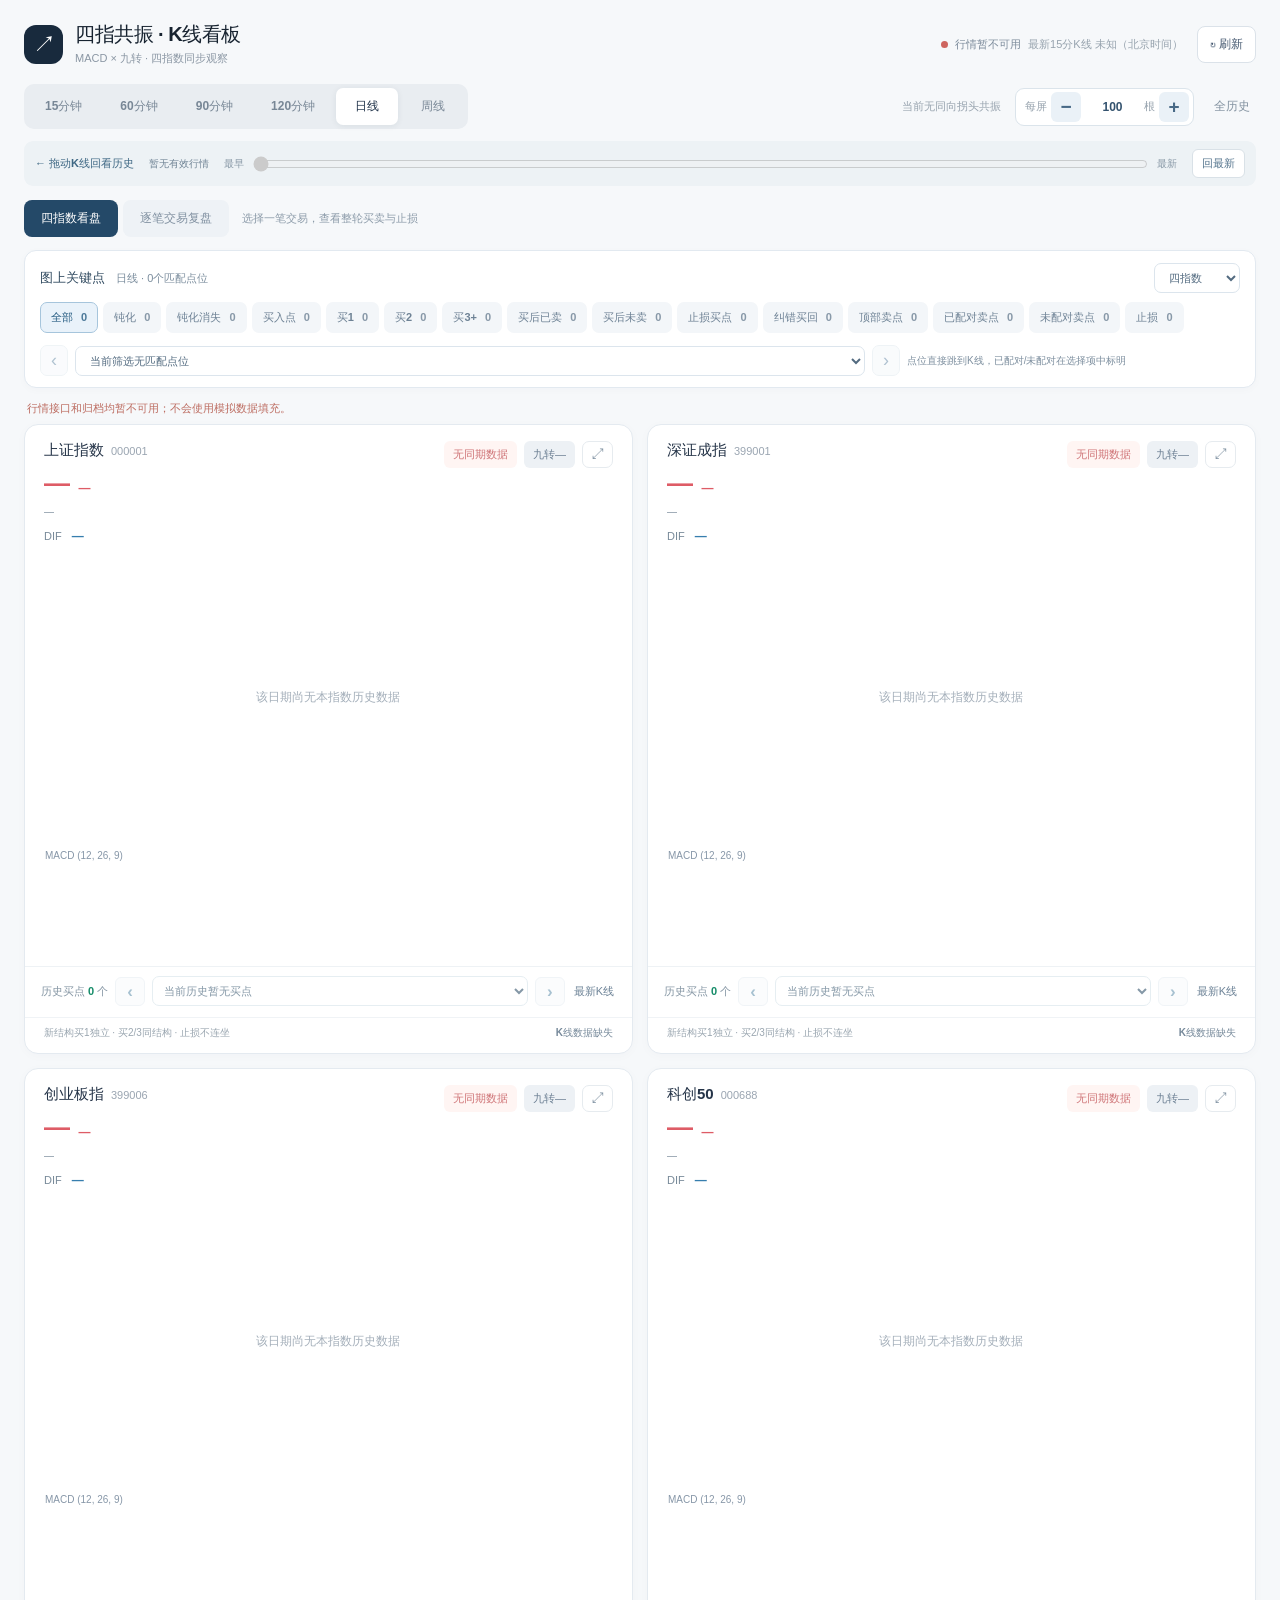
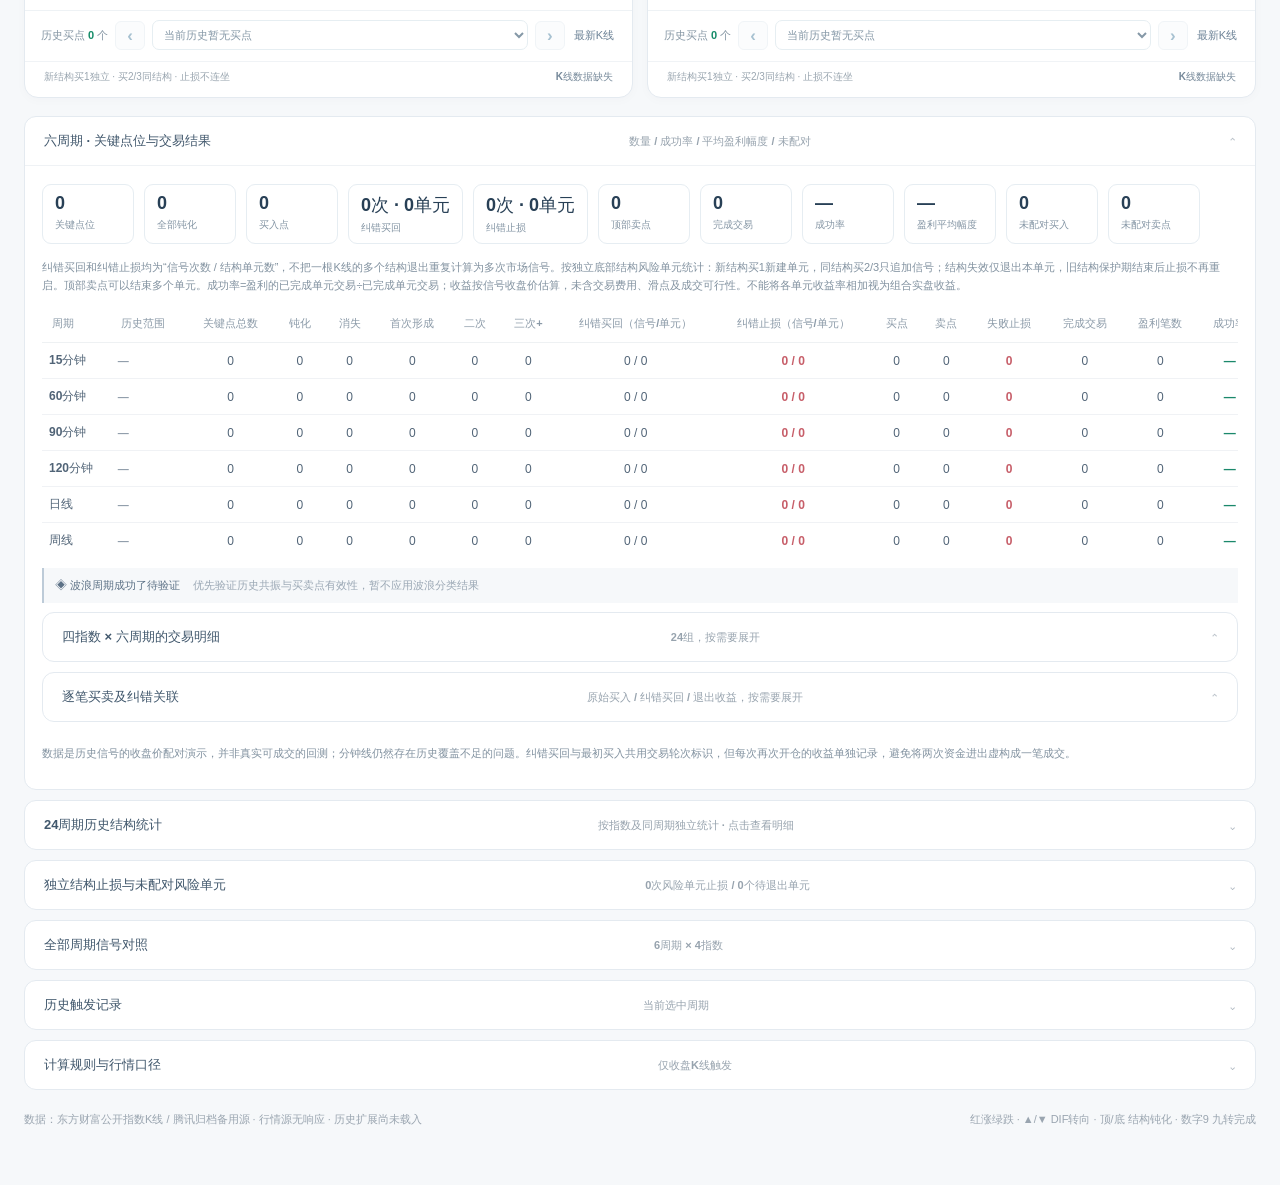
==== macd-resonance/index.html @ 472e7792 "Only show next-candle projections during confirmed MACD divergence watch or active structure campaig" ====
<!doctype html>
<html lang="zh-CN">
<head><meta charset="utf-8"><meta name="viewport" content="width=device-width,initial-scale=1"><title>四指共振 | K线 · MACD · 九转</title><style>
:root{font-family:Inter,-apple-system,BlinkMacSystemFont,"Segoe UI","PingFang SC","Microsoft YaHei",sans-serif;color:#172330;background:#f6f8fa;font-synthesis:none}
*{box-sizing:border-box}body{margin:0;-webkit-font-smoothing:antialiased}
button{font:inherit;cursor:pointer}button:disabled{opacity:.46;cursor:default}
.shell{max-width:1620px;padding:22px 24px 58px;margin:0 auto}
.head{display:flex;align-items:center;justify-content:space-between;gap:14px;margin-bottom:18px;flex-wrap:wrap}
.brand{display:flex;align-items:center;gap:12px}.brandmark{background:#182a3d;color:#fff;width:39px;height:39px;display:flex;align-items:center;justify-content:center;border-radius:12px;font-weight:750;letter-spacing:-2px;font-size:23px}
h1{margin:0;font-size:20px;line-height:1.25;letter-spacing:-.5px;font-weight:740}.brand-sub{font-size:11px;color:#8b97a4;margin-top:4px}
.headright{display:flex;align-items:center;gap:14px;flex-wrap:wrap}.syncmeta{display:flex;align-items:center;gap:7px;font-size:11px;color:#7c8b9b}
.dot{width:7px;height:7px;border-radius:50%;display:inline-block;background:#a7b3bf}.dot.ok{background:#18aa79}.dot.bad{background:#ce655f}
.refresh{padding:9px 12px;border-radius:8px;background:white;border:1px solid #dbe2e9;color:#455870;font-size:12px}
.refresh:hover{border-color:#9bafc0}
.toolbar{display:flex;align-items:center;justify-content:space-between;gap:14px;margin-bottom:14px;flex-wrap:wrap}
.periodbar{display:flex;align-items:center;gap:4px;background:#e9edf1;padding:4px;border-radius:10px}
.periodbtn{background:transparent;border:0;border-radius:7px;padding:10px 17px;color:#788796;font-size:12px;font-weight:550;min-width:62px}
.periodbtn.active{background:#fff;box-shadow:0 1px 6px #20344913;color:#20334a;font-weight:720}
.controls{display:flex;align-items:center;gap:14px}
.winbtn{border:none;background:transparent;color:#8392a0;font-size:12px;padding:6px}
.winbtn.active{color:#243d57;font-weight:720}.faint{color:#97a3ae;font-size:11px}
.resblock{display:flex;align-items:center;gap:8px;font-size:12px}.resnum{font-weight:700;border-radius:6px;background:#eef7f2;padding:5px 8px;color:#0f956b}
.resnum.down{background:#fff1f0;color:#d65561}.resnum.empty{background:#f0f3f5;color:#8595a1}
.chartgrid{display:grid;grid-template-columns:repeat(2,minmax(0,1fr));gap:14px}
.chart-card{background:#fff;border:1px solid #e4eaf0;border-radius:14px;box-shadow:0 2px 11px #20334906;min-width:0;overflow:hidden}
.chart-card:focus-within{border-color:#c1d2e1}
.charthead{display:flex;align-items:flex-start;justify-content:space-between;gap:10px;padding:16px 19px 10px}
.name{font-size:15px;font-weight:760;color:#253448;white-space:nowrap}.code{font-size:11px;margin-left:7px;color:#9aa5b1;font-weight:500}
.price-row{display:flex;align-items:baseline;gap:9px;margin-top:8px}.closeprice{font-size:26px;font-weight:690;letter-spacing:-.6px;font-variant-numeric:tabular-nums}
.chg{font-size:12px;font-weight:640;font-variant-numeric:tabular-nums}
.up{color:#de5c66}.down{color:#109e7a}
.badges{display:flex;justify-content:flex-end;align-items:center;gap:7px;flex-wrap:wrap}
.signpill{font-size:11px;padding:6px 9px;border-radius:6px;background:#f2f4f6;color:#81909c;white-space:nowrap}
.signpill.buy{color:#0b946a;background:#e8f8ef}.signpill.sell{color:#d4515b;background:#ffeded}
.signpill.watchbuy{color:#159b75;background:#edf9f4}.signpill.watchsell{color:#cf7477;background:#fff5f3}
.nine{color:#6d8094;background:#edf1f5}.nine.pos{color:#cc606a;background:#fff3f2}.nine.neg{color:#189979;background:#eff9f4}
.expand{background:transparent;border:1px solid #e6ebef;color:#8899a8;border-radius:7px;font-size:13px;line-height:1;padding:6px 8px}.expand:hover{color:#2c455f;border-color:#97aec1}
.ohlc{font-size:10px;color:#8494a3;font-variant-numeric:tabular-nums;height:16px;margin-top:7px;white-space:nowrap;overflow:hidden;text-overflow:ellipsis}
.chartarea{padding:0 9px 0 8px}.kplot{display:block;height:295px;width:100%;cursor:crosshair;touch-action:pan-y}.macd-label{font-size:10px;color:#8797a8;margin:2px 8px 0 12px}
.mplot{display:block;height:105px;width:100%;cursor:crosshair;touch-action:pan-y}
.chartfoot{display:flex;align-items:center;justify-content:space-between;padding:10px 19px 13px;gap:12px;border-top:1px solid #f0f3f6}
.chartfoot span{font-size:10px;color:#9aa6b0}.chartfoot .latest{color:#76899a;font-weight:550}
.chartgrid.focus{grid-template-columns:1fr}.chartgrid.focus .chart-card{display:none}
.chartgrid.focus .chart-card.focused{display:block}.chartgrid.focus .kplot{height:460px}.chartgrid.focus .mplot{height:160px}
.focusnav{display:none;align-items:center;gap:5px}.chartgrid.focus ~ .focusnav{display:flex}
.secondary{margin-top:18px}.fold{background:#fff;border:1px solid #e4eaf0;border-radius:12px;margin-bottom:10px;overflow:hidden}
.fold summary{cursor:pointer;padding:15px 19px;display:flex;align-items:center;justify-content:space-between;list-style:none;font-size:13px;font-weight:690;color:#40576c}
.fold summary::-webkit-details-marker{display:none}.fold summary:after{content:"⌄";color:#8e9aa7}.fold[open] summary:after{content:"⌃"}
.fold .foldbody{border-top:1px solid #eff2f5;padding:10px 17px 16px}
.matrixwrap{overflow:auto}table{border-collapse:collapse;width:100%;font-size:12px}th{text-align:left;font-size:11px;font-weight:550;color:#8b9aa8;padding:11px 10px;border-bottom:1px solid #eef1f3}
td{padding:12px 10px;border-bottom:1px solid #f0f2f5;color:#516477}tr:last-child td{border-bottom:0}
.mstatus{font-size:11px}.mstatus.buy{color:#0c9870}.mstatus.sell{color:#d75862}.mstatus.watchbuy{color:#29a17e}.mstatus.watchsell{color:#c47d75}
.eventlist{display:flex;flex-direction:column}.eventrow{display:grid;grid-template-columns:1.2fr 1fr 1fr 1fr;gap:7px;padding:11px 7px;border-bottom:1px solid #eef1f4;font-size:12px;color:#5d6e7e}.eventrow:last-child{border:0}
.error{color:#bd6d62;font-size:11px;margin:8px 3px}
.footer{display:flex;align-items:center;justify-content:space-between;gap:12px;margin-top:22px;flex-wrap:wrap;color:#9aa5b0;font-size:11px}
@media(max-width:950px){.chartgrid{grid-template-columns:1fr}.chartgrid.focus .kplot{height:360px}.headright{gap:8px}}
@media(max-width:560px){.shell{padding:16px 9px 36px}.charthead{padding:13px 12px 7px}.chartfoot{padding:9px 12px}.name{font-size:14px}.closeprice{font-size:22px}
.periodbar{width:100%;justify-content:space-between}.periodbtn{min-width:0;flex:1;padding:9px 4px;font-size:11px}
.chartgrid{gap:10px}.kplot{height:250px}.mplot{height:94px}.head{margin-bottom:17px}
.controls{gap:10px}.badges{gap:4px}.signpill{font-size:10px;padding:5px 6px}.code{font-size:10px}.ohlc{font-size:9px}}

.difline{display:flex;align-items:center;gap:10px;flex-wrap:wrap;margin-top:7px;color:#788a99;font-size:11px;font-variant-numeric:tabular-nums}
.difline b{color:#377eae;font-weight:750;font-size:12px}
.difline .dea{color:#ca9852}.difline .hist{color:#78919c}
.estimate{padding:10px 17px 12px;border-top:1px solid #eef1f3;background:#fbfcfd;display:flex;flex-wrap:wrap;align-items:center;gap:7px;min-height:44px}
.estimate-label{color:#98a6b2;font-size:10px;font-weight:580;margin-right:3px}
.estimate-chip{font-size:11px;color:#587086;background:#edf2f6;border-radius:6px;padding:6px 9px;white-space:nowrap}
.estimate-chip.loss{color:#cf6170;background:#fff0f1}.estimate-chip.buy{color:#168c69;background:#eaf7f1}
.estimate-chip.watch{color:#507696;background:#edf4fa}.estimate-chip.note{color:#8e9dab;background:#f2f4f6}
.estimate-text{font-size:10px;color:#9aa7b2}
@media(max-width:560px){.estimate{padding:9px 11px}.difline{gap:7px;font-size:10px}.difline b{font-size:11px}}

.stat-overall{display:flex;gap:10px;flex-wrap:wrap;margin:8px 0 14px}
.metric{border:1px solid #e6edf2;border-radius:9px;padding:8px 12px;min-width:92px;display:flex;flex-direction:column;gap:4px}
.metric strong{font-size:18px;color:#284056;font-variant-numeric:tabular-nums}
.metric span{font-size:10px;color:#8495a4}
.stats-scroll{overflow-x:auto;max-width:100%}
.stats-table{min-width:1240px}.stats-table th{text-align:center;white-space:nowrap}.stats-table th:first-child,.stats-table th:nth-child(2){text-align:left}
.stats-table td{text-align:center;font-variant-numeric:tabular-nums;padding:9px 7px;white-space:nowrap}
.stats-table td:first-child,.stats-table td:nth-child(2){text-align:left;font-weight:570}
.stats-table tr:hover td{background:#f6f9fb}
.stats-table td.important{font-weight:740;color:#1b886b}
.stats-table td.fail{font-weight:700;color:#c75e69}
.stats-explain,.stat-disclaimer{font-size:11px;color:#8292a0;line-height:1.65}
.stat-disclaimer{padding:11px 0 0}
.stat-section-head{font-size:12px;font-weight:700;color:#4d6176;margin:14px 0 7px}
.event-table{min-width:850px}
.event-table td{font-size:11px}
.event-t{color:#8f9daa;font-size:11px}

.buynav{padding:9px 16px 11px;display:flex;align-items:center;gap:7px;border-top:1px solid #eef2f5;min-width:0}
.buynav-meta{white-space:nowrap;font-size:11px;color:#8495a3}
.buynav-meta b{color:#168c69;font-weight:760;font-variant-numeric:tabular-nums}
.buyselect{flex:1;min-width:40px;border:1px solid #dce7ed;border-radius:7px;padding:7px 7px;color:#526d82;background:#fff;font-size:11px}
.buyselect:focus{outline:2px solid #8fb9ce;outline-offset:1px}
.buyjump{border:1px solid #e0e8ef;border-radius:6px;background:#f7fafb;color:#427a9c;padding:5px 11px;font-size:17px;font-weight:750;line-height:1}
.buyrecent{border:0;background:transparent;color:#6d8397;font-size:11px;white-space:nowrap;padding:6px 2px}
.chart-card .chartfoot{padding-top:8px}
@media(max-width:560px){.buynav{padding:9px 10px;gap:4px}.buynav-meta{font-size:10px}.buyjump{padding:5px 8px}.buyrecent{font-size:10px}}
.wave-tag{white-space:nowrap;font-size:11px;padding:4px 7px;border-radius:5px;background:#f3f5f7;color:#748494}.wave-tag.up{background:#fff0f0;color:#c26268}.wave-tag.down{background:#eaf8f1;color:#178967}.wave-note{font-size:11px;color:#798b9d;line-height:1.7;margin:12px 3px} 
.history-strip{display:flex;align-items:center;gap:15px;margin:-2px 0 14px;padding:8px 11px;background:#edf2f5;border-radius:9px;flex-wrap:wrap;min-height:40px}
.history-hint{font-size:11px;font-weight:650;color:#3f6884;white-space:nowrap}
.history-range{font-size:10px;color:#718596;white-space:nowrap}
.history-scrubber{display:flex;align-items:center;gap:7px;min-width:140px;flex:1}
.history-scrubber span{font-size:10px;color:#8898a6;white-space:nowrap}
.history-scrubber input{flex:1;min-width:35px;accent-color:#648cac;cursor:ew-resize;height:20px}
.history-reset{font-size:11px;border:1px solid #d9e1e7;background:#fff;color:#54748d;padding:6px 9px;border-radius:6px;white-space:nowrap}
.kplot,.mplot{cursor:crosshair;touch-action:pan-y}
.kplot.dragging,.mplot.dragging,.chartgrid.dragging .kplot,.chartgrid.dragging .mplot{cursor:grabbing;user-select:none}
@media(max-width:570px){.history-strip{gap:7px;padding:7px 9px}.history-scrubber{order:3;flex-basis:100%}.history-range{font-size:9px;flex:1;white-space:normal}.history-reset{padding:5px 7px}}

.density{display:inline-flex;align-items:center;gap:4px;padding:3px 4px 3px 9px;border:1px solid #dbe4eb;background:#fff;border-radius:9px;white-space:nowrap}
.density-btn{height:30px;width:30px;border:none;border-radius:6px;background:#eaf1f7;color:#486986;font-weight:700;font-size:19px;line-height:1}
.density-btn:hover{background:#dce9f4;color:#274b6a}
#density-count{width:55px;max-width:65px;padding:4px 1px;border:0;background:transparent;font-size:12px;font-weight:750;color:#34536f;text-align:center;appearance:textfield}
#density-count::-webkit-inner-spin-button,#density-count::-webkit-outer-spin-button{-webkit-appearance:none;margin:0}
@media(max-width:600px){.density{gap:3px}.density-btn{width:27px;height:27px}.density .faint{font-size:10px}.controls{flex-wrap:wrap}}

.quickfilter{padding:12px 15px 11px;background:#fff;border:1px solid #e2e9f0;border-radius:12px;box-shadow:0 2px 9px #20344906;margin:0 0 13px;display:flex;flex-direction:column;gap:9px;overflow:hidden}
.quicktop{display:flex;align-items:center;gap:11px;flex-wrap:wrap}.quicktop strong{font-size:13px;color:#304a60}.quickmeta{font-size:11px;color:#7c8e9e;flex:1}
.quicktop select,.quickjump select{padding:7px 10px;font-size:11px;background:#fff;color:#536b80;border:1px solid #dce5ed;border-radius:7px;min-width:85px}
.quickchips{display:flex;gap:5px;overflow:auto hidden;scrollbar-width:thin;padding-bottom:3px;white-space:nowrap}
.quickchip{padding:7px 10px;background:#f3f6f9;color:#6e8295;border:1px solid transparent;border-radius:7px;font-size:11px;font-weight:550;flex:none}
.quickchip.active{background:#e9f2fa;border-color:#a6c5dc;color:#265c82;font-weight:750}
.quickchip b{margin-left:5px;color:inherit;opacity:.8;font-variant-numeric:tabular-nums}
.quickjump{display:flex;align-items:center;gap:7px;flex-wrap:wrap}
.quickjump select{min-width:120px;flex:1;max-width:790px}
.quickjump button{background:#f3f7fa;border:1px solid #dce6ec;border-radius:7px;padding:4px 10px;font-size:18px;color:#527a9a}
.quickdetail{font-size:10px;color:#7c8e9e}
.quick-selected{border-color:#8baeca!important;box-shadow:0 0 0 1px #bfd5e7,0 3px 14px #446e9812!important}
@media(max-width:650px){.quickfilter{padding:10px}.quickdetail{flex-basis:100%}.quickjump select{max-width:unset}}

.wave-pending{padding:9px 11px;margin:10px 0 7px;border-left:2px solid #bdcbd8;background:#f6f8fa;color:#5c7186;font-size:11px;font-weight:680}
.wave-pending span{display:inline;color:#9aa7b4;font-weight:400;margin-left:10px}
.wave-pending icon{font-size:12px}

.replay-switch{display:flex;gap:5px;align-items:center;margin-bottom:13px}
.replay-tab{padding:9px 16px;background:#eef2f6;border:1px solid transparent;border-radius:8px;color:#8191a1;font-size:12px;font-weight:700}
.replay-tab.active{background:#244968;color:white}
.replay-switch-hint{font-size:11px;color:#8c9ba9;margin-left:8px}
.replay-panel{padding:15px;border-radius:12px;border:1px solid #dee6ed;background:#fff;margin-bottom:13px;box-shadow:0 3px 12px #23394e09}
.replay-controls{display:grid;grid-template-columns:repeat(3,minmax(0,1fr));gap:10px}
.replay-controls label{display:flex;gap:7px;flex-direction:column;font-size:10px;color:#8594a2}
.replay-controls select,.replay-selector select,.replay-note select,.replay-note textarea{min-width:0;width:100%;padding:8px 10px;border-radius:7px;border:1px solid #dbe5ec;background:white;color:#37516a;font-size:12px}
.replay-selector{display:flex;align-items:center;gap:8px;margin:12px 0}
.replay-selector select{flex:1;min-width:0}
.replay-selector button{font-size:21px;border-radius:7px;border:1px solid #dbe5ec;background:#f3f7fa;padding:3px 12px;color:#466a8a}
.replay-selector button:disabled{opacity:.35}
.replay-overview{display:flex;flex-wrap:wrap;gap:8px;margin-bottom:12px}
.replay-metric{background:#f4f7fa;border-radius:7px;padding:9px 12px;min-width:104px;display:flex;gap:4px;flex-direction:column}
.replay-metric span{font-size:10px;color:#8b9cab}.replay-metric b{font-size:14px;color:#34536d}
.replay-metric b.positive{color:#128c71}.replay-metric b.negative{color:#c95765}
.replay-chain{border-top:1px solid #eef2f4;padding-top:12px}
.replay-chain-title{display:flex;align-items:center;justify-content:space-between;flex-wrap:wrap;gap:8px;color:#4f6b82;font-size:12px}
.replay-chain-title span{color:#92a1af;font-size:10px}
.replay-nodes{display:flex;gap:7px;overflow-x:auto;padding:12px 0;scrollbar-width:thin}
.replay-node{min-width:128px;flex:1;max-width:230px;text-align:left;padding:11px;border-radius:8px;border:1px solid #e0e8ee;background:#fafdff;color:#496278;display:flex;flex-direction:column;gap:5px;cursor:pointer}
.replay-node:hover{border-color:#86adc8}.replay-node.active{border:2px solid #4e88b2;background:#eef6fb;padding:10px}
.replay-node.reference{border-style:dashed;opacity:.84}
.replay-node .node-label{font-size:12px;font-weight:750}
.replay-node .node-time,.replay-node .node-price{font-size:10px;color:#8091a0;white-space:nowrap}
.replay-node.buy .node-label{color:#0b9975}.replay-node.sell .node-label,.replay-node.stop .node-label{color:#cc5663}.replay-node.correction .node-label{color:#855bb9}
.replay-compare{font-size:11px;color:#657e91;line-height:1.8}
.replay-compare b{color:#3d6584}
body.reviewing .quickfilter{display:none}
body.reviewing .periodbar{display:none}
body.reviewing .chartgrid{grid-template-columns:repeat(2,minmax(0,1fr));gap:12px}
body.reviewing .chartgrid .chart-card{display:block;border-color:#dce5ec}
body.reviewing .chartgrid .chart-card.review-focused{border:2px solid #527fa4;box-shadow:0 0 0 2px #aac7dd44}
body.reviewing .chartgrid .kplot{height:285px}
body.reviewing .chartgrid .mplot{height:115px}
body.reviewing .chartgrid .buynav{display:none}
body.reviewing .secondary{opacity:.82}
@media(max-width:950px){body.reviewing .chartgrid{grid-template-columns:1fr}}
@media(max-width:640px){.replay-controls{grid-template-columns:1fr 1fr}.replay-controls label:first-child{grid-column:span 2}
.replay-panel{padding:10px}.replay-switch-hint{display:none}.replay-node{min-width:115px;flex:none}
body.reviewing .chartgrid .kplot{height:255px}body.reviewing .chartgrid .mplot{height:95px}}

.replay-confluence{background:#f5f8fa;border:1px solid #e3ebf1;border-radius:9px;padding:11px 12px;margin-bottom:11px}
.confluence-title{display:flex;justify-content:space-between;gap:8px;flex-wrap:wrap;font-size:11px;color:#526f87;margin-bottom:9px}
.confluence-title strong{color:#31516e}
.confluence-grid{display:grid;grid-template-columns:repeat(4,minmax(0,1fr));gap:7px}
.confluence-item{padding:8px;background:#fff;border:1px solid #e4e9ef;border-radius:8px;display:flex;justify-content:space-between;gap:5px;align-items:center;font-size:11px;min-width:0}
.confluence-item.active{border-color:#7fa8c3}
.confluence-item .sub{font-size:10px;color:#8b9da8}
.confluence-item .up{color:#0d9870;font-weight:750}
.confluence-item .down{color:#ce626b;font-weight:750}
.confluence-item .none{color:#8d9baa}
.replay-time-note{color:#8a9eae;font-size:10px;margin-top:8px}
@media(max-width:660px){.confluence-grid{grid-template-columns:repeat(2,minmax(0,1fr))}}

.replay-post{margin-top:12px;border-radius:10px;padding:12px 15px;background:#fff;border:1px solid #e6edf2}
.replay-post[hidden]{display:none!important}
.replay-post .replay-overview{margin-bottom:10px}
</style></head><body>
<main class="shell">
 <header class="head">
  <div class="brand"><div class="brandmark">↗</div><div><h1>四指共振 · K线看板</h1><div class="brand-sub">MACD × 九转 · 四指数同步观察</div></div></div>
  <div class="headright"><div class="syncmeta"><i class="dot" id="statusdot"></i><span id="status">读取行情中</span><span class="faint" id="updated"></span></div><button class="refresh" id="refresh">↻ 刷新</button></div>
 </header>
 <nav class="toolbar" aria-label="行情操作">
  <div class="periodbar" id="periodbar"></div>
  <div class="controls"><div class="resblock" id="resonance"></div><div class="density" title="调节每屏可见K线根数：减少根数放大K线，增加根数缩小K线"><span class="faint">每屏</span><button id="density-minus" class="density-btn" type="button" aria-label="减少每屏K线根数，放大K线">−</button><input type="number" id="density-count" min="15" max="500" step="1" value="100" aria-label="每屏K线数量"><span class="faint">根</span><button id="density-plus" class="density-btn" type="button" aria-label="增加每屏K线根数，缩小K线">+</button></div><button class="winbtn" data-n="0" title="将时间轴跳到当前指数最早的真实K线，并可横向回看全部归档">全历史</button></div>
 </nav>
 <div class="history-strip" aria-label="历史K线横向浏览">
  <span class="history-hint">← 拖动K线回看历史</span>
  <span id="history-range" class="history-range">正在读取历史范围…</span>
  <div class="history-scrubber"><span>最早</span><input id="history-slider" type="range" min="0" max="0" value="0" step="1" aria-label="历史时间轴滚动"><span>最新</span></div>
  <button class="history-reset" id="history-reset" type="button" title="回到最新K线">回最新</button>
 </div>

 <section class="replay-switch" aria-label="看盘与逐笔复盘">
  <button class="replay-tab active" id="view-market" type="button">四指数看盘</button>
  <button class="replay-tab" id="view-replay" type="button">逐笔交易复盘</button>
  <span class="replay-switch-hint" id="replay-switch-hint">选择一笔交易，查看整轮买卖与止损</span>
 </section>
 <section id="replay-panel" class="replay-panel" hidden aria-label="逐笔交易复盘">
  <div class="replay-controls">
   <label>复盘案例<select id="replay-kind" aria-label="复盘分类">
    <option value="all">全部交易轮次</option><option value="correction">有纠错买回</option>
    <option value="correctionStop">纠错止损</option><option value="stop">结构止损</option>
    <option value="topSell">正常顶部卖出</option><option value="open">买后未配对</option>
    <option value="unpairedSell">顶部卖点未配对</option>
   </select></label>
   <label>指数<select id="replay-index" aria-label="复盘指数"><option value="all">四指数</option><option value="0">上证指数</option><option value="1">深证成指</option><option value="2">创业板指</option><option value="3">科创50</option></select></label>
   <label>周期<select id="replay-period" aria-label="复盘周期">
    <option value="all">六周期</option><option value="15">15分钟</option><option value="60">60分钟</option>
    <option value="90">90分钟</option><option value="120">120分钟</option><option value="D">日线</option><option value="W">周线</option></select></label>
  </div>
  <div class="replay-selector"><button type="button" id="replay-prev" title="上一笔案例">‹</button>
   <select id="replay-case" aria-label="选择完整交易案例"><option value="">选择案例</option></select>
   <button type="button" id="replay-next" title="下一笔案例">›</button>
   <span id="replay-number" class="faint">—</span></div>
  
  <div class="replay-chain">
   <div class="replay-chain-title"><strong>交易事件链 · 点击任一节点，K线定位到当时</strong><span>交易事件实线 · 后续对照虚线</span></div>
   <div id="replay-nodes" class="replay-nodes"></div>
  </div>
  <div id="replay-confluence" class="replay-confluence" aria-label="同周期四指数历史信号共振"></div>
  
 </section>
 <section class="quickfilter" id="quickfilter" aria-label="K线历史关键点位快速筛选">
  <div class="quicktop"><strong>图上关键点</strong><span class="quickmeta" id="quick-count">载入关键点位中</span><select id="quick-index" aria-label="指数范围"><option value="all">四指数</option><option value="0">上证指数</option><option value="1">深证成指</option><option value="2">创业板指</option><option value="3">科创50</option></select></div>
  <div class="quickchips" id="quick-chips"></div>
  <div class="quickjump"><button id="quick-prev" type="button" title="更早一个匹配点位">‹</button><select id="quick-list" aria-label="选择历史关键点位"><option value="">选择关键点定位到K线</option></select><button id="quick-next" type="button" title="更新一个匹配点位">›</button><span id="quick-detail" class="quickdetail">选中点位将自动跳转并突出显示</span></div>
 </section>
 <div id="chartfail" class="error" hidden></div>
 <section class="chartgrid" id="chartgrid" aria-label="四大指数K线图"></section>
 <section class="replay-post" id="replay-post" hidden><div id="replay-overview" class="replay-overview"></div><div id="replay-compare" class="replay-compare"></div></section>
 <section class="secondary" aria-label="辅助信息">
  <details class="fold" id="winfold" open><summary>六周期 · 关键点位与交易结果 <span class="faint">数量 / 成功率 / 平均盈利幅度 / 未配对</span></summary>
    <div class="foldbody">
     <div class="stat-overall" id="win-overall"></div>
     <p class="stats-explain">纠错买回和纠错止损均为“信号次数 / 结构单元数”，不把一根K线的多个结构退出重复计算为多次市场信号。按独立底部结构风险单元统计：新结构买1新建单元，同结构买2/3只追加信号；结构失效仅退出本单元，旧结构保护期结束后止损不再重启。顶部卖点可以结束多个单元。成功率=盈利的已完成单元交易÷已完成单元交易；收益按信号收盘价估算，未含交易费用、滑点及成交可行性。不能将各单元收益率相加视为组合实盘收益。</p>
     <div class="stats-scroll"><table class="stats-table" style="min-width:1600px"><thead><tr><th>周期</th><th>历史范围</th><th>关键点总数</th><th>钝化</th><th>消失</th><th>首次形成</th><th>二次</th><th>三次+</th><th title="纠错信号次数 / 涉及结构单元数">纠错买回（信号/单元）</th><th title="纠错止损触发次数 / 退出结构单元数">纠错止损（信号/单元）</th><th>买点</th><th>卖点</th><th>失败止损</th><th>完成交易</th><th>盈利笔数</th><th>成功率</th><th>平均盈利幅度</th><th>平均每笔收益</th><th>买后未配对</th><th>卖点未配对</th></tr></thead><tbody id="win-period-body"></tbody></table></div>
     <div class="wave-pending"><icon>◈</icon> 波浪周期成功了待验证 <span>优先验证历史共振与买卖点有效性，暂不应用波浪分类结果</span></div>
     <details class="fold" id="win-index-fold" style="margin-top:9px"><summary>四指数 × 六周期的交易明细 <span class="faint">24组，按需要展开</span></summary><div class="foldbody stats-scroll"><table class="stats-table" style="min-width:1050px"><thead><tr><th>指数</th><th>周期</th><th>历史根数</th><th>完成交易</th><th>盈利</th><th>亏损</th><th>成功率</th><th>平均盈利幅度</th><th>平均每笔收益</th><th>纠错买回</th><th>未配对买入</th><th>未配对卖点</th></tr></thead><tbody id="win-index-body"></tbody></table></div></details>
     <details class="fold" style="margin-top:9px"><summary>逐笔买卖及纠错关联 <span class="faint">原始买入 / 纠错买回 / 退出收益，按需要展开</span></summary><div class="foldbody stats-scroll"><table class="stats-table" style="min-width:1080px"><thead><tr><th>指数</th><th>周期</th><th>结构ID</th><th>原始买入K线</th><th>本次开仓K线</th><th>本次退出K线</th><th>开仓收盘</th><th>退出收盘</th><th>交易类型</th><th>本次收益</th><th>退出方式</th><th>结果</th></tr></thead><tbody id="win-trades-body"></tbody></table></div></details>
     <p class="stat-disclaimer">数据是历史信号的收盘价配对演示，并非真实可成交的回测；分钟线仍然存在历史覆盖不足的问题。纠错买回与最初买入共用交易轮次标识，但每次再次开仓的收益单独记录，避免将两次资金进出虚构成一笔成交。</p>
    </div>
  </details>
  <details class="fold" id="statfold"><summary>24周期历史结构统计 <span class="faint">按指数及同周期独立统计 · 点击查看明细</span></summary>
    <div class="foldbody"><p class="stats-explain" id="statsintro">按当前已加载K线的完整历史窗口统计，不外推更早历史。买点含首次及二次以上转向；卖点来自顶部结构，多个结构风险单元按同一指数同一周期分别归属。</p><div class="stat-overall" id="statsoverall"></div>
    <div class="stats-scroll"><table class="stats-table"><thead><tr><th>指数</th><th>周期</th><th>有效历史</th><th>钝化</th><th>消失</th><th>首次形成</th><th>二次</th><th>三次</th><th>四次+</th><th title="纠错信号次数 / 涉及结构单元数">纠错买回（信号/单元）</th><th title="纠错止损触发次数 / 退出结构单元数">纠错止损（信号/单元）</th><th>失败止损</th><th>买点</th><th>卖点</th><th>顶部配对</th><th>未配对卖点</th><th>止损结束</th><th>买后未配对</th></tr></thead><tbody id="statsbody"></tbody></table></div>
    <div class="stat-disclaimer">纠错买回、止损均展示信号次数与所关联的结构单元数。统计范围有限；顶部配对与止损结束分别统计。未配对卖点是历史窗口内尚无对应底部持仓的顶部信号，不允许跨周期强行配对。同结构买2/3不新建独立单元；新结构买1会建立新的独立单元。若同时存在多个单元，顶部卖点会结束所有仍持有单元，卖点数与退出交易数不必相等。配对是信号层模拟，不代表实际下单、组合回测或可成交性。存在买入后未出现顶部卖点或其他正式退出条件的情况，会标为“未配对”，不自动补卖点。</div></div>
  </details>
  <details class="fold" id="stopfold"><summary>独立结构止损与未配对风险单元 <span class="faint" id="stopsbadge">按周期追溯时间</span></summary>
   <div class="foldbody"><div id="stoprecords"></div><div id="openrecords"></div></div>
  </details>
  <details class="fold" id="mfold"><summary>全部周期信号对照 <span class="faint">6周期 × 4指数</span></summary>
   <div class="foldbody matrixwrap"><table><thead><tr><th>周期</th><th>上证指数</th><th>深证成指</th><th>创业板指</th><th>科创50</th><th>共振</th></tr></thead><tbody id="matrixbody"></tbody></table></div>
  </details>
  <details class="fold"><summary>历史触发记录 <span class="faint">当前选中周期</span></summary><div class="foldbody" id="history"></div></details>
  <details class="fold"><summary>计算规则与行情口径 <span class="faint">仅收盘K线触发</span></summary>
   <div class="foldbody" style="font-size:12px;line-height:1.9;color:#718393">
    <p>EMA(12,26)、DEA(9)；MACD柱=2×(DIF−DEA)。严格结构钝化：必须为两个最近相邻的同色MACD柱区域，中间至少3根连续非同色柱；第二同色区最低/最高<strong>收盘价</strong>突破前区最低/最高收盘价，但本区域最低/最高<strong>DIF极值</strong>没有突破前区DIF极值，才形成底/顶钝化。影线与最高最低价不参与突破判断，DIF相等不算背离，不能跳过较近区域。</p><p>底钝化后DIF首次由下降转上升（在第二绿区内或紧随其后的第一根翻色柱）是买点；若DIF跌至前区参考低点则失效，若颜色已变化仍未上拐则结束观察。推演价基于下一根完整收盘价反算EMA和DIF，并非行情预测；图上的虚线只表示条件临界价。</p>
    <p>九转比较每根收盘价与前第4根收盘价，连续同向计数至9；图上标注九转9，当前计数始终展示在卡片右上角。九转不改变MACD操作信号。共振只统计同一周期、最近2根已完成K线内的同向DIF信号。</p>
    <p>90分钟K线按每天90/90/60交易分钟计算。120分钟按上午与下午各120分钟合成。4个指数以同周期时间轴比较；由于行情源不同，部分历史数据可能略有偏差。</p>
   </div>
  </details>
 </section>
 <footer class="footer"><span id="sourceline">行情来源：指数公开K线</span><span>红涨绿跌 · ▲/▼ DIF转向 · 顶/底 结构钝化 · 数字9 九转完成</span></footer>
</main><script>
"use strict";

"use strict";
const IDX=[{name:"上证指数",short:"沪指",secid:"1.000001",color:"#3b82b6"},{name:"深证成指",short:"深指",secid:"0.399001",color:"#e9a13f"},{name:"创业板指",short:"创业板",secid:"0.399006",color:"#9a79c6"},{name:"科创50",short:"科创50",secid:"1.000688",color:"#299f8c"}];
const PERIODS=[["15","15分钟"],["60","60分钟"],["90","90分钟"],["120","120分钟"],["D","日线"],["W","周线"]];
const byId=id=>document.getElementById(id);
let store={},raw={},selectedI=0,selectedP="D",hidden={},lastFetch=0,dataErrors=[],usedSnapshot=false;
function pad(n){return String(n).padStart(2,"0")}
function shNow(){let s=new Intl.DateTimeFormat("sv-SE",{timeZone:"Asia/Shanghai",year:"numeric",month:"2-digit",day:"2-digit",hour:"2-digit",minute:"2-digit",hour12:false}).format(new Date());return s.replace(" ","T")}
function dayKey(x){return x.slice(0,10)}
function barTime(x){return x.replace(" ","T")}
function shClock(){return shNow().slice(11,16)}
function timestampLabel(t){return t.replace("T"," ")}
function safeN(v){let n=Number(v);return Number.isFinite(n)?n:null}
function parseBars(res){if(!res||!res.data||!Array.isArray(res.data.klines))throw Error("接口无K线数据");let out=[];for(const line of res.data.klines){const r=line.split(",");if(r.length<5)continue;const b={t:barTime(r[0]),o:safeN(r[1]),c:safeN(r[2]),h:safeN(r[3]),l:safeN(r[4])};if([b.o,b.c,b.h,b.l].every(Number.isFinite)&&b.o>0&&b.c>0&&b.h>=b.l)out.push(b)}if(out.length<55)throw Error("有效K线不足");out.sort((a,b)=>a.t.localeCompare(b.t));return out.filter((b,i)=>i===0||b.t!==out[i-1].t)}
function endpoint(secid,klt,lmt){return "https://push2his.eastmoney.com/api/qt/stock/kline/get?secid="+encodeURIComponent(secid)+"&ut=fa5fd1943c7b386f172d6893dbfba10b&fields1=f1,f2,f3,f4,f5,f6&fields2=f51,f52,f53,f54,f55,f56,f57&klt="+klt+"&fqt=0&beg=0&end=20500101&lmt="+lmt}
function jsonp(url){return new Promise((resolve,reject)=>{let done=false;const cb="emData_"+Date.now()+"_"+Math.random().toString(36).slice(2);const script=document.createElement("script");function finish(err,data){if(done)return;done=true;clearTimeout(timer);delete window[cb];script.remove();err?reject(err):resolve(data)}const timer=setTimeout(()=>finish(Error("行情接口超时")),8500);window[cb]=data=>finish(null,data);script.onerror=()=>finish(Error("行情接口访问受限"));script.src=url+"&cb="+cb+"&_="+Date.now();document.head.appendChild(script)})}
function filterFinal(bars,p){const now=shNow(),today=dayKey(now),clock=shClock();return bars.filter(b=>{if(p==="15"||p==="60"){return b.t<now}if(p==="D"){return dayKey(b.t)<today||(dayKey(b.t)===today&&clock>="15:08")}if(p==="W"){const d=dayKey(b.t),day=new Date(today+"T12:00:00+08:00").getDay();const thisMon=new Date(today+"T12:00:00+08:00");thisMon.setDate(thisMon.getDate()-(day+6)%7);const monday=thisMon.toISOString().slice(0,10);return d<monday||(d<=today&&((day===5&&clock>="15:08")||day===6||day===0))}return true})}
function resample(src,size){const days={};for(const b of src){const d=dayKey(b.t);(days[d]||(days[d]=[])).push(b)}const out=[];for(const d of Object.keys(days).sort()){const rows=days[d].sort((a,b)=>a.t.localeCompare(b.t));const slots=[];for(const b of rows){const hm=b.t.slice(11,16),end=hm.slice(0,2)*60+Number(hm.slice(3));let pos=end<=690?end-570:end>=795?end-660:-1; // 09:45=>15; 13:15=>135
if(pos>0&&pos<=240){const index=Math.round(pos/15)-1;if(index>=0&&index<16)slots[index]=b}}
for(let start=0;start<16;start+=size){const expected=Math.min(size,16-start),group=slots.slice(start,start+expected);if(group.length!==expected||group.some(x=>!x))continue;out.push({t:group[group.length-1].t,o:group[0].o,c:group[group.length-1].c,h:Math.max(...group.map(x=>x.h)),l:Math.min(...group.map(x=>x.l))})}}
return out}
function resampleHourly(src){const days={};for(const b of src){const d=dayKey(b.t);(days[d]||(days[d]=[])).push(b)}const out=[];for(const d of Object.keys(days).sort()){const a=days[d].sort((x,y)=>x.t.localeCompare(y.t));for(let k=0;k+1<a.length;k+=2){if(k>=4)break;const g=a.slice(k,k+2);if(g.length!==2)continue;out.push({t:g[1].t,o:g[0].o,c:g[1].c,h:Math.max(g[0].h,g[1].h),l:Math.min(g[0].l,g[1].l)})}}return out}
function ema(series,n){const out=[];const k=2/(n+1);for(let i=0;i<series.length;i++){out.push(i===0?series[i]:out[i-1]*(1-k)+series[i]*k)}return out}
const EPS=1e-9;
function scanStructure(bars,dif,hist){
 const signs=hist.map(h=>h<-EPS?-1:h>EPS?1:0),regions=[],events=[];
 for(let i=0;i<bars.length;i++){const sign=signs[i];if(!regions.length||regions.at(-1).sign!==sign)regions.push({sign,start:i,end:i});else regions.at(-1).end=i}
 let active=null;
 const turning=(i,sign)=>i>=2&&(sign<0?(dif[i]>dif[i-1]+EPS&&dif[i-1]<=dif[i-2]+EPS):(dif[i]<dif[i-1]-EPS&&dif[i-1]>=dif[i-2]-EPS));
 const extrema=rg=>{
  const indices=Array.from({length:rg.end-rg.start+1},(_,j)=>rg.start+j);
  return {close:rg.sign<0?Math.min(...indices.map(i=>bars[i].c)):Math.max(...indices.map(i=>bars[i].c)),
   dif:rg.sign<0?Math.min(...indices.map(i=>dif[i])):Math.max(...indices.map(i=>dif[i])),
   t:bars[rg.end].t,start:rg.start,end:rg.end};
 };
 for(let z=0;z<regions.length;z++){
  const rg=regions[z],sign=rg.sign;if(!sign)continue;
  let prior=null;
  for(let t=z-1;t>=0;t--)if(regions[t].sign===sign){prior=regions[t];break}
  const gap=prior?rg.start-prior.end-1:0;
  // Only the closest same-color region is eligible. Never skip a short gap.
  const ref=prior&&gap>=3?extrema(prior):null;
  let mode="none",minclose=Infinity,maxclose=-Infinity,mindif=Infinity,maxdif=-Infinity;
  for(let i=rg.start;i<=rg.end;i++){
   minclose=Math.min(minclose,bars[i].c);maxclose=Math.max(maxclose,bars[i].c);
   mindif=Math.min(mindif,dif[i]);maxdif=Math.max(maxdif,dif[i]);
   if(!ref)continue;
   const priceOK=sign<0?minclose<ref.close-EPS:maxclose>ref.close+EPS;
   const difOK=sign<0?mindif>ref.dif+EPS:maxdif<ref.dif-EPS;
   if(mode==="none"&&priceOK&&difOK){
    mode="watch";events.push({type:sign<0?"watchBuy":"watchSell",i,t:bars[i].t,ref,regionStart:rg.start,gap,price:bars[i].c,dif:dif[i]});
   }
   if((mode==="watch"||mode==="signal")&&!difOK){
    mode="invalid";events.push({type:"invalid",i,t:bars[i].t,ref,regionStart:rg.start,reason:"DIF破坏参考极值"});
   }
   if(mode==="watch"&&turning(i,sign)){
    mode="signal";events.push({type:sign<0?"buy":"sell",i,t:bars[i].t,ref,regionStart:rg.start,price:bars[i].c,dif:dif[i]});
   }
  }
  // The first opposite-color candle may complete the pending first DIF turn.
  if(mode==="watch"&&rg.end+1<bars.length&&turning(rg.end+1,sign)){
   const i=rg.end+1;mode="signal";
   events.push({type:sign<0?"buy":"sell",i,t:bars[i].t,ref,regionStart:rg.start,price:bars[i].c,dif:dif[i],atCross:true});
  }
  if(mode==="watch"&&rg.end<bars.length-1){
   mode="expired";events.push({type:"expired",i:rg.end+1,t:bars[rg.end+1].t,ref,regionStart:rg.start,reason:"第二同色区结束，未出现首次DIF拐头"});
  }
  if(rg.end===bars.length-1)active={mode,sign,regionStart:rg.start,regionEnd:rg.end,ref,gap,
    minclose,maxclose,mindif,maxdif,eligible:!!ref,latestDif:dif.at(-1),
    lastDiff:dif.length>1?dif.at(-1)-dif.at(-2):0};
 }
 const recent=events.filter(e=>e.type==="buy"||e.type==="sell"),last=recent.at(-1);
 const invalidAfter=last&&events.some(e=>(e.type==="invalid"||e.type==="expired")&&e.regionStart===last.regionStart&&e.i>last.i);
 const fresh=last&&bars.length-1-last.i<=2&&!invalidAfter;
 const state=fresh?last.type:active?.mode==="watch"?(active.sign<0?"watchBuy":"watchSell"):"neutral";
 return {events,regions,active,ref:active?.ref||null,lastSignalIndex:last?.i??-1000,age:last?bars.length-1-last.i:Infinity,recent,state};
}

function analyzeLifecycle(bars,dif,hist,baseEvents,options={}){
 const n=bars.length,sideOf=e=>e.type==="buy"?-1:e.type==="sell"?1:0;
 const signAt=i=>hist[i]<-EPS?-1:hist[i]>EPS?1:0;
 const turns=(i,sign)=>i>=2&&(sign<0?dif[i]>dif[i-1]+EPS&&dif[i-1]<=dif[i-2]+EPS:dif[i]<dif[i-1]-EPS&&dif[i-1]>=dif[i-2]-EPS);
 const byBar=new Map();
 for(const e of baseEvents){const a=byBar.get(e.i)||[];a.push(e);byBar.set(e.i,a)}
 const events=[],cycles={bottom:null,top:null},allCycles=[],trades=[],losses=[];
 // Each confirmed bottom structure gets its own risk unit, even when older units remain held.
 let positions=[],correctionPendings=[],everOpened=0,unpairedSells=0;
 const counts={watch:0,disappeared:0,formed:0,second:0,third:0,fourthPlus:0,failStop:0,correctionStop:0,
 technicalFailures:0,buy:0,sell:0,correctionBuy:0,correctionBuyUnits:0,correctionStopUnits:0,unpairedSells:0,completed:0,sellExits:0,stopExits:0,
 open:0,openCorrections:0,pairedBuy:0,openBuy:0};
 const push=e=>(events.push(e),e);
 const exitUnit=(p,e,kind)=>{
  if(!positions.includes(p))return null;
  const t={...p,exitI:e.i,exitT:e.t,exitClose:bars[e.i].c,exitType:kind,holdBars:e.i-p.entryI};
  trades.push(t);positions=positions.filter(x=>x!==p);
  counts.completed++;if(kind==="topSell")counts.sellExits++;else counts.stopExits++;
  return t;
 };
 const signal=e=>{
  if(["buy","secondBuy","thirdBuy","laterBuy"].includes(e.type)){
   counts.buy++;
   const firstI=e.firstI??e.i,id="B:"+firstI;e.structureId=id;
   if(e.type==="buy"){
    correctionPendings=[];
    positions.push({structureId:id,entryI:e.i,entryT:e.t,entryClose:bars[e.i].c,
      entryType:e.type,campaignI:e.i,originalEntryT:e.t,originalEntryClose:bars[e.i].c,
      correctionCount:0,bottomFirstI:firstI,buySignals:[{type:e.type,i:e.i}]});
    everOpened++;
   }else{
    const owner=positions.find(p=>p.structureId===id&&p.entryType!=="correctionBuy");
    if(owner)owner.buySignals.push({type:e.type,i:e.i});
    else e.unexecuted=true;
   }
  }else if(["sell","secondSell","thirdSell","laterSell"].includes(e.type)){
   counts.sell++;
   if(!positions.length){counts.unpairedSells++;unpairedSells++;return}
   const ref=e.ref?.dif??e.refDIF??cycles.top?.refDIF;
   const closed=positions.slice().map(p=>exitUnit(p,e,"topSell")).filter(Boolean);
   e.matchedStructureIds=closed.map(x=>x.structureId);
   correctionPendings=Number.isFinite(ref)?closed.map(t=>({
    structureId:t.structureId,exitI:e.i,refDIF:ref,oppositeStreak:cycles.top?.oppositeStreak||0,
    campaignI:t.campaignI,originalEntryT:t.originalEntryT,originalEntryClose:t.originalEntryClose,
    correctionCount:t.correctionCount||0,parentExitI:e.i,parentExitT:e.t,
    topFirstI:cycles.top?.firstI??e.i
   })):[];
  }
 };
 for(let i=0;i<n;i++){
  if(options.enableCorrectionStop===true)for(const p of positions.slice()){
   if(p.entryType!=="correctionBuy"||i<=p.entryI||
      !Number.isFinite(p.correctionRefDIF)||dif[i]>p.correctionRefDIF+EPS)continue;
   const st=push({type:"correctionStop",i,t:bars[i].t,side:"bottom",
    structureId:p.structureId,refDIF:p.correctionRefDIF,
    originalI:p.campaignI,originalT:p.originalEntryT,
    entryI:p.entryI,entryT:p.entryT,entryClose:p.entryClose,
    close:bars[i].c,holdBars:i-p.entryI});
   losses.push(st);exitUnit(p,st,"correctionStop");counts.correctionStop++;
  }
  if(correctionPendings.length){
   if(positions.length)correctionPendings=[];
   else if(i>correctionPendings[0].exitI){
    for(const p of correctionPendings)p.oppositeStreak=signAt(i)===1?0:p.oppositeStreak+1;
    const first=correctionPendings[0];
    if(first.oppositeStreak>=3)correctionPendings=[];
    else if(dif[i]>first.refDIF+EPS&&dif[i-1]<=first.refDIF+EPS){
     const parents=correctionPendings.slice();
     push({type:"correctionBuy",i,t:bars[i].t,stage:first.correctionCount+1,
      side:"bottom",refDIF:first.refDIF,close:bars[i].c,originalI:first.campaignI,
      originalT:first.originalEntryT,originalClose:first.originalEntryClose,
      previousExitI:first.parentExitI,previousExitT:first.parentExitT,
      topFirstI:first.topFirstI,linkedStructureIds:parents.map(p=>p.structureId)});
     for(const p of parents)positions.push({
      structureId:p.structureId,entryI:i,entryT:bars[i].t,entryClose:bars[i].c,
      entryType:"correctionBuy",campaignI:p.campaignI,
      originalEntryT:p.originalEntryT,originalEntryClose:p.originalEntryClose,
      correctionCount:p.correctionCount+1,bottomFirstI:null,
      correctionRefDIF:p.refDIF,correctionFromExitI:p.parentExitI,
      buySignals:[{type:"correctionBuy",i}]
     });
     counts.correctionBuy++;correctionPendings=[];
    }
   }
  }
  for(const key of ["bottom","top"]){
   const cyc=cycles[key];if(!cyc||cyc.closed||i<=cyc.firstI)continue;
   const outside=signAt(i)!==cyc.sign;
   cyc.oppositeStreak=outside?cyc.oppositeStreak+1:0;
   if(cyc.oppositeStreak>=3){
    cyc.closed=true;cyc.endedAt=i;cyc.endReason="3 opposite-color columns";continue;
   }
   const broken=cyc.sign<0?dif[i]<cyc.refDIF-EPS:dif[i]>cyc.refDIF+EPS;
   if(broken){
    cyc.closed=true;cyc.endedAt=i;cyc.endReason="DIF made new reference extreme";
    push({type:"structureFailure",i,t:bars[i].t,stage:cyc.stage,side:key,
     structureId:cyc.structureId,refDIF:cyc.refDIF,firstI:cyc.firstI,close:bars[i].c});
    counts.technicalFailures++;
    if(key==="bottom"){
     const owner=positions.find(p=>p.structureId===cyc.structureId&&p.entryType!=="correctionBuy");
     if(owner){
      const st=push({type:"stopLoss",i,t:bars[i].t,stage:cyc.stage,side:key,
       structureId:cyc.structureId,refDIF:cyc.refDIF,firstI:cyc.firstI,
       close:bars[i].c,entryI:owner.entryI,entryT:owner.entryT,
       entryClose:owner.entryClose,holdBars:i-owner.entryI});
      losses.push(st);exitUnit(owner,st,"stop");counts.failStop++;
     }
    }
    continue;
   }
   if(turns(i,cyc.sign)&&i>cyc.lastSignalI){
    cyc.stage++;cyc.lastSignalI=i;
    const type=cyc.sign<0?(cyc.stage===2?"secondBuy":cyc.stage===3?"thirdBuy":"laterBuy"):
     (cyc.stage===2?"secondSell":cyc.stage===3?"thirdSell":"laterSell");
    const e=push({type,i,t:bars[i].t,stage:cyc.stage,side:key,
     structureId:cyc.structureId,refDIF:cyc.refDIF,firstI:cyc.firstI,close:bars[i].c});
    if(cyc.stage===2)counts.second++;else if(cyc.stage===3)counts.third++;else counts.fourthPlus++;
    signal(e);
   }
  }
  for(const raw of byBar.get(i)||[]){
   if(raw.type==="watchBuy"||raw.type==="watchSell"){counts.watch++;push({...raw});continue}
   if(raw.type==="expired"||raw.type==="invalid"){
    const formed=baseEvents.some(e=>(e.type==="buy"||e.type==="sell")&&e.regionStart===raw.regionStart&&e.i<=raw.i);
    if(!formed)counts.disappeared++;push({...raw});continue;
   }
   if(raw.type!=="buy"&&raw.type!=="sell"){push({...raw});continue}
   const key=raw.type==="buy"?"bottom":"top",sign=sideOf(raw);
   const old=cycles[key];
   if(old&&!old.closed){old.closed=true;old.endedAt=i;old.endReason="new confirmed base structure"}
   const cyc={side:key,sign,firstI:i,lastSignalI:i,stage:1,
    structureId:(key==="bottom"?"B:":"T:")+i,refDIF:raw.ref?.dif,
    refPrice:raw.ref?.close,regionStart:raw.regionStart,oppositeStreak:0,closed:false};
   cycles[key]=cyc;allCycles.push(cyc);counts.formed++;
   const e=push({...raw,stage:1,side:key,firstI:i,structureId:cyc.structureId});signal(e);
  }
 }
 // Event-level counts use unique completed bars; unit-level counts reflect separately held bottom structures.
 counts.correctionBuyUnits=[...trades,...positions].filter(p=>p.entryType==="correctionBuy").length;
 counts.correctionStopUnits=losses.filter(e=>e.type==="correctionStop").length;
 counts.correctionStop=new Set(losses.filter(e=>e.type==="correctionStop").map(e=>e.i)).size;
 counts.open=positions.length;
 counts.openCorrections=positions.filter(p=>p.entryType==="correctionBuy").length;
 counts.pairedBuy=trades.filter(t=>t.exitType==="topSell").length;
 counts.openBuy=positions.length;
 const structureLedger=allCycles.filter(c=>c.side==="bottom").map(c=>({
  structureId:c.structureId,firstI:c.firstI,firstT:bars[c.firstI].t,
  refDIF:c.refDIF,endI:c.endedAt??null,endReason:c.endReason||null,
  open:positions.some(p=>p.structureId===c.structureId),
  trades:trades.filter(t=>t.structureId===c.structureId)
 }));
 return {events,counts,cycles:allCycles,losses,trades,positions,
  position:positions.at(-1)||null,structureLedger,
  correctionPending:correctionPendings[0]||null,
  correctionPendings,unpairedSells,everOpened};
}
/* Interim, auditable period-specific pivot direction; not SSE wave-number engine. */
function localWave(bars){
 const out=[],pivots=[];for(let i=0;i<bars.length;i++){
  let k=i-3;
  if(k>=3){
   const close=bars[k].c,left=bars.slice(k-3,k),right=bars.slice(k+1,k+4);
   const high=left.every(b=>close>b.c+EPS)&&right.every(b=>close>b.c+EPS);
   const low=left.every(b=>close<b.c-EPS)&&right.every(b=>close<b.c-EPS);
   if(high||low){const type=high?"high":"low",last=pivots.at(-1),pivot={type,k,confirmed:i,close};
    if(!last||last.type!==type)pivots.push(pivot);
    else if((high&&close>last.close)||(low&&close<last.close))pivots[pivots.length-1]=pivot;
   }
  }
  const last=pivots.at(-1);
  out.push({direction:!last?"unknown":last.type==="low"?"up":"down",pivotAt:last?.k??null,confirmedAt:last?.confirmed??null});
 }
 return {at:out,pivots,latest:out.at(-1)};
}
function waveName(direction){return direction==="up"?"上行观察":direction==="down"?"下行观察":"未确认"}
function waveCell(v){
 const w=v?.localWave?.latest,dir=w?.direction||"unknown",pivot=w?.pivotAt;
 return '<span class="wave-tag '+dir+'" title="'+(pivot===null||pivot===undefined?"无已确认价格端点":"本周期收盘拐点 "+esc(v.bars[pivot].t)+"，需右侧3根收盘K线确认")+'">'+(dir==="up"?"↗ ":dir==="down"?"↘ ":"· ")+waveName(dir)+'</span>';
}
function renderWaveGroups(rows){
 const items=rows.flatMap(r=>(r.v.trades||[]).map(t=>({...t,period:r.period}))),cells=[];
 for(const [p,label] of PERIODS)for(const dir of ["up","down","unknown"]){
  const group=items.filter(t=>t.period===p&&t.entryWave===dir),won=group.filter(t=>t.exitClose>t.entryClose).length;
  cells.push('<tr><td>'+label+'</td><td>'+waveName(dir)+'</td><td>'+group.length+'</td><td>'+won+'</td><td>'+(group.length-won)+'</td><td>'+(group.length?(100*won/group.length).toFixed(1)+"%":"—")+'</td><td class="event-t">'+(group.length<10?"样本少于10笔":"有限历史窗口")+'</td></tr>');
 }
 byId("wave-entry-body").innerHTML=cells.join("");
}

function projectNext(v){
 if(!v||!v.bars.length)return null;
 const k=2/13-2/27,a=11/13*v.ema12.at(-1)-25/27*v.ema26.at(-1);
 const recentDIF=v.dif.at(-1),dea=v.dea.at(-1),prevDIF=v.dif.at(-2);
 const priceForDIF=d=>(d-a)/k;
 const colorPrice=priceForDIF(dea); // next histogram sign = sign(next DIF - current DEA)
 const zone=v.active;
 const result={k,a,colorPrice,mode:"none",direction:null,lossPrice:null,turnPrice:null,formation:null};
 if(v.position?.entryType==="correctionBuy"&&Number.isFinite(v.position.correctionRefDIF)){
  result.mode="correctionHolding";result.stopPrice=priceForDIF(v.position.correctionRefDIF);
  result.originalEntryT=v.position.originalEntryT;return result;
 }
 if(v.correctionPending&&!v.position){
  result.mode="correction";result.direction="bottom";result.rebuyPrice=priceForDIF(v.correctionPending.refDIF);
  result.originalEntryT=v.correctionPending.originalEntryT;result.oppositeStreak=v.correctionPending.oppositeStreak;
  return result;
 }
 const campaign=(v.cycles||[]).filter(x=>!x.closed&&Number.isFinite(x.refDIF)).at(-1);
 if(campaign&&campaign.firstI<v.bars.length-1){
  result.mode="campaign";result.direction=campaign.sign<0?"bottom":"top";
  result.lossPrice=priceForDIF(campaign.refDIF);result.nextStage=campaign.stage+1;
  result.oppositeStreak=campaign.oppositeStreak;
  const canTurn=campaign.sign<0?recentDIF<=prevDIF+EPS:recentDIF>=prevDIF-EPS;
  if(canTurn)result.turnPrice=priceForDIF(recentDIF);
  return result;
 }
 if(zone?.mode==="signal"||zone?.mode==="invalid"){
  result.mode=zone.mode;return result;
 }
 if(zone?.mode==="watch"&&zone.ref){
  result.mode="watch";result.direction=zone.sign<0?"bottom":"top";
  result.lossPrice=priceForDIF(zone.ref.dif);
  const canFirstTurn=zone.sign<0?recentDIF<=prevDIF+EPS:recentDIF>=prevDIF-EPS;
  if(canFirstTurn)result.turnPrice=priceForDIF(recentDIF);
  else result.note="DIF已连续同向运行，不能把延续算作首次拐头；须等待斜率重新转向";
  return result;
 }
 // A newly closing same-color bar may create a fresh divergence.
 // The active region may be the candidate or the immediately preceding opposite region.
 const rg=v.regions.at(-1);
 if(!rg)return result;
 let targetSign=rg.sign,ref=zone?.ref,baseMin=zone?.mindif,baseMax=zone?.maxdif;
 if(!ref&&rg.sign!==0){
  // If the opposite region is at least 3 bars long, the NEXT bar can start a new target region.
  const opposite=rg.sign;
  if(rg.end-rg.start+1>=3){
   targetSign=-opposite;
   const prev=v.regions.slice(0,-1).reverse().find(x=>x.sign===targetSign);
   if(prev){
    const idx=Array.from({length:prev.end-prev.start+1},(_,q)=>prev.start+q);
    ref={close:targetSign<0?Math.min(...idx.map(j=>v.bars[j].c)):Math.max(...idx.map(j=>v.bars[j].c)),
      dif:targetSign<0?Math.min(...idx.map(j=>v.dif[j])):Math.max(...idx.map(j=>v.dif[j]))};
    baseMin=Infinity;baseMax=-Infinity;
   }
  }
 }
 if(!ref||!targetSign)return result;
 const difStillOK=targetSign<0?baseMin>ref.dif+EPS:baseMax<ref.dif-EPS;
 if(!difStillOK)return result;
 const refPrice=ref.close,difPrice=priceForDIF(ref.dif);
 if(targetSign<0){
  const lo=difPrice,hi=Math.min(refPrice,colorPrice);
  if(lo+1e-8<hi)result.formation={side:"bottom",lo,hi,priceReference:refPrice};
 }else{
  const lo=Math.max(refPrice,colorPrice),hi=difPrice;
  if(lo+1e-8<hi)result.formation={side:"top",lo,hi,priceReference:refPrice};
 }
 if(result.formation){result.mode="candidate";result.direction=targetSign<0?"bottom":"top"}
 return result;
}
function calculate(bars){
 if(!bars||bars.length<60)return null;
 const closes=bars.map(b=>b.c),f=ema(closes,12),s=ema(closes,26),dif=f.map((x,i)=>x-s[i]),dea=ema(dif,9),hist=dif.map((x,i)=>2*(x-dea[i]));
 const nine=[];let run=0,side=0;
 for(let i=0;i<bars.length;i++){const dir=i>=4?Math.sign(closes[i]-closes[i-4]):0;
  if(dir&&dir===side)run=Math.min(run+1,9);else{run=dir?1:0;side=dir}nine.push(side*run)}
 const structure=scanStructure(bars,dif,hist);
 const lifecycle=analyzeLifecycle(bars,dif,hist,structure.events,{enableCorrectionStop:true});
 const wave=localWave(bars),trades=lifecycle.trades.map(t=>({...t,entryWave:wave.at[t.entryI]?.direction||'unknown'}));
 const output={bars,dif,dea,hist,nine,ema12:f,ema26:s,...structure,
   events:lifecycle.events,stats:lifecycle.counts,losses:lifecycle.losses,
   trades,positions:lifecycle.positions,position:lifecycle.position,structureLedger:lifecycle.structureLedger,cycles:lifecycle.cycles,correctionPending:lifecycle.correctionPending,localWave:wave};
 output.projection=projectNext(output);
 const latestTradeEvent=lifecycle.events.filter(e=>["buy","secondBuy","thirdBuy","laterBuy","sell","secondSell","thirdSell","laterSell","stopLoss","correctionBuy","correctionStop"].includes(e.type)).at(-1);
 if(latestTradeEvent&&bars.length-1-latestTradeEvent.i<=2){
  output.state=["stopLoss","correctionStop"].includes(latestTradeEvent.type)?"stop":latestTradeEvent.type.toLowerCase().includes("buy")?"buy":"sell";
  output.signalDetail=latestTradeEvent;
 }
 return output;
}
function processAll(){store={};replayCache=null;for(let j=0;j<4;j++){const a=raw[j];if(!a)continue;const m=filterFinal(a["15"]||[],"15"),h=filterFinal(a["60"]||[],"60"),d=filterFinal(a["101"]||[],"D"),w=filterFinal(a["102"]||[],"W");store[j]={};store[j]["15"]=calculate(m);store[j]["60"]=calculate(h.length>65?h:resample(m,4));store[j]["90"]=calculate(resample(m,6));store[j]["120"]=calculate(h.length>65?resampleHourly(h):resample(m,8));store[j].D=calculate(d);store[j].W=calculate(w)}render()}
function getSignal(i,p){return store[i]&&store[i][p]||null}
function esc(s){return String(s).replace(/[&<>"']/g,c=>({"&":"&amp;","<":"&lt;",">":"&gt;",'"':"&quot;","'":"&#39;"}[c]))}
function nLabel(v){return v>0?"高"+v:v<0?"低"+(-v):"九转—"}
function stateDesc(s){return ({buy:"↑ DIF拐头",sell:"↓ DIF拐头",watchBuy:"底钝化",watchSell:"顶钝化",neutral:"未触发"})[s]||"数据缺失"}
function stateClass(s){return s==="buy"?"buy":s==="sell"?"sell":s==="watchBuy"?"watchbuy":s==="watchSell"?"watchsell":s==="neutral"?"":"missing"}


let visibleBars=100,densityBars=100,focusIndex=-1,hoverTime=null,hoverIndex=-1,hoverPixelPrice=null,renderBusy=false;
let panOffsetByPeriod={},dragSession=null;
let quickKind="all",quickIndex="all",selectedEvent=null;
const buyTypes=new Set(["buy","secondBuy","thirdBuy","laterBuy","correctionBuy"]);
const sellTypes=new Set(["sell","secondSell","thirdSell","laterSell"]);
let signalAnchors={};
const IDXCODE=["000001","399001","399006","000688"];
function paintState(s){return ({buy:"↑ DIF上拐",sell:"↓ DIF下拐",watchBuy:"底钝化",watchSell:"顶钝化",stop:"结构止损",neutral:"暂无信号"})[s]||"数据缺失"}
function valstr(n,d=2){return Number.isFinite(n)?n.toLocaleString("en-US",{minimumFractionDigits:d,maximumFractionDigits:d}):"—"}
function signclass(s){return s==="neutral"||!s?"":s==="buy"?"buy":s==="sell"||s==="stop"?"sell":s==="watchBuy"?"watchbuy":"watchsell"}
function stateHTML(i,p){const v=getSignal(i,p);return v?'<span class="mstatus '+signclass(v.state)+'">'+paintState(v.state)+'</span><span class="faint"> · '+nLabel(v.nine.at(-1))+'</span>':"—"}
function changeDensity(next){
 const number=Math.round(Number(next));
 if(!Number.isFinite(number))return;
 densityBars=Math.max(15,Math.min(500,number));
 visibleBars=densityBars;
 hoverTime=null;hoverPixelPrice=null;
 // Retain historical date while changing zoom, but leave manual event navigation.
 render();
}
function renderPeriods(){
 byId("periodbar").innerHTML=PERIODS.map(([p,n])=>'<button class="periodbtn '+(selectedP===p?"active":"")+'" data-p="'+p+'" aria-pressed="'+(selectedP===p)+'">'+n+'</button>').join("");
 byId("periodbar").querySelectorAll("button").forEach(b=>b.onclick=()=>{selectedP=b.dataset.p;hoverTime=null;selectedEvent=null;render()});
 const input=byId("density-count");
 input.value=String(visibleBars===0?densityBars:visibleBars);
 byId("density-minus").onclick=()=>{const c=visibleBars===0?densityBars:visibleBars;changeDensity(c-(c<=60?5:c<=180?10:20))};
 byId("density-plus").onclick=()=>{const c=visibleBars===0?densityBars:visibleBars;changeDensity(c+(c<60?5:c<180?10:20))};
 input.onchange=()=>changeDensity(input.value);
 input.onkeydown=e=>{if(e.key==="Enter"){changeDensity(input.value);input.blur()}};
 document.querySelectorAll(".winbtn").forEach(b=>{b.classList.toggle("active",visibleBars===0);b.onclick=()=>{
  visibleBars=0;signalAnchors={};selectedEvent=null;panOffsetByPeriod[selectedP]=maxPanOffset();hoverTime=null;render();
 }});
}

function renderResonance(){let b=0,s=0;for(let i=0;i<4;i++){const v=getSignal(i,selectedP);if(v&&v.state==="buy")b++;if(v&&v.state==="sell")s++}
 byId("resonance").innerHTML=(b||s?'<span class="faint">共振</span><span class="resnum '+(b?"":"empty")+'">↑ '+b+'/4</span><span class="resnum '+(s?"down":"empty")+'">↓ '+s+'/4</span>':'<span class="faint">当前无同向拐头共振</span>');
}
function canvasSize(el){const b=el.getBoundingClientRect(),w=Math.max(160,Math.floor(b.width)),h=Math.max(80,Math.floor(b.height)),ratio=Math.max(1,window.devicePixelRatio||1);
 if(el.width!==Math.round(w*ratio)||el.height!==Math.round(h*ratio)){el.width=Math.round(w*ratio);el.height=Math.round(h*ratio)}
 const ctx=el.getContext("2d");ctx.setTransform(ratio,0,0,ratio,0,0);ctx.clearRect(0,0,w,h);return {ctx,w,h};
}
function plotText(ctx,str,x,y,color="#9ba7b3",size=10,align="left",weight="400"){ctx.font=weight+" "+size+"px -apple-system,BlinkMacSystemFont,'PingFang SC',sans-serif";ctx.fillStyle=color;ctx.textAlign=align;ctx.fillText(str,x,y)}
function dims(w,h){return {l:15,r:64,t:16,b:27,ww:w-79,hh:h-43}}
function viewportLength(v){return Math.min(visibleBars===0?densityBars:visibleBars,v?.bars?.length||0)}
function maxPanOffset(period=selectedP){
 const master=getSignal(0,period);
 if(!master)return 0;
 return Math.max(0,master.bars.length-viewportLength(master));
}
function currentPanOffset(period=selectedP){return Math.min(maxPanOffset(period),Math.max(0,panOffsetByPeriod[period]||0))}
function findEndAtOrBefore(rows,target){
 let low=0,high=rows.length;
 while(low<high){const m=Math.floor((low+high)/2);if(rows[m].t<=target)low=m+1;else high=m}
 return low;
}
function visible(i){
 const v=getSignal(i,selectedP);if(!v)return null;
 const length=viewportLength(v),anchor=signalAnchors[selectedP+":"+i],maxLeft=Math.max(0,v.bars.length-length);
 let from,to;
 if(Number.isInteger(anchor)){
  from=Math.max(0,Math.min(maxLeft,anchor-Math.floor(length*.5)));
  to=from+length;
 }else{
  const master=getSignal(0,selectedP);
  const maxOffset=currentPanOffset(),masterEnd=master?.bars.length-maxOffset;
  const targetTime=master&&masterEnd>0?master.bars[masterEnd-1].t:null;
  to=targetTime?findEndAtOrBefore(v.bars,targetTime):v.bars.length;
  from=Math.max(0,to-length);
 }
 return {v,from,bars:v.bars.slice(from,to),dif:v.dif.slice(from,to),
  dea:v.dea.slice(from,to),hist:v.hist.slice(from,to),nine:v.nine.slice(from,to)}
}
function syncHistoryStrip(){
 const v=getSignal(0,selectedP),range=byId("history-range"),slider=byId("history-slider");
 if(!v||!v.bars?.length){range.textContent="暂无有效行情";slider.disabled=true;return}
 const rows=visible(0),bars=rows.bars,max=maxPanOffset(),offset=currentPanOffset();
 const short=t=>t?selectedP==="D"||selectedP==="W"?t.slice(0,10):t.slice(0,16).replace("T"," "):"—";
 range.textContent="总历史 "+short(v.bars[0].t)+" → "+short(v.bars.at(-1).t)+" · "+v.bars.length+"根 ｜ 当前窗口 "+short(bars[0]?.t)+" → "+short(bars.at(-1)?.t);
 slider.max=String(max);slider.value=String(Math.max(0,max-offset));slider.disabled=max===0;
 const button=byId("history-reset");button.disabled=offset===0&&!Object.keys(signalAnchors).some(k=>k.startsWith(selectedP+":"));
}
function setPanOffset(offset,{paintOnly=false}={}){
 panOffsetByPeriod[selectedP]=Math.max(0,Math.min(maxPanOffset(),Math.round(offset)));
 for(let i=0;i<4;i++)delete signalAnchors[selectedP+":"+i];
 hoverTime=null;hoverIndex=-1;hoverPixelPrice=null;
 if(paintOnly){syncHistoryStrip();queueDraw()}
 else render();
}
function pointerStart(i,ev){
 if(ev.button!==undefined&&ev.button!==0)return;
 const el=ev.currentTarget,data=visible(i);if(!data||!data.bars.length)return;
 const width=el.getBoundingClientRect().width,dim=dims(width,el.getBoundingClientRect().height);
 const per=dim.ww/data.bars.length;
 const master=getSignal(0,selectedP);
 const anchored=data.bars.at(-1)?.t;
 const baseline=Number.isInteger(signalAnchors[selectedP+":"+i])&&master&&anchored?
   Math.max(0,master.bars.length-findEndAtOrBefore(master.bars,anchored)):currentPanOffset();
 dragSession={id:ev.pointerId,startX:ev.clientX,startOffset:baseline,per:Math.max(.1,per),moved:false};
 el.setPointerCapture?.(ev.pointerId);
}
function pointerMove(i,ev){
 if(dragSession&&dragSession.id===ev.pointerId){
  const delta=ev.clientX-dragSession.startX;
  if(dragSession.moved||Math.abs(delta)>5){
   dragSession.moved=true;ev.preventDefault();
   const offset=dragSession.startOffset+Math.round(delta/dragSession.per);
   setPanOffset(offset,{paintOnly:true});byId("chartgrid").classList.add("dragging");
  }
  return;
 }
 ptr(i,ev);
}
function pointerStop(ev){
 if(!dragSession||dragSession.id!==ev.pointerId)return;
 const wasMoved=dragSession.moved;dragSession=null;
 byId("chartgrid").classList.remove("dragging");
 try{if(ev.currentTarget.hasPointerCapture?.(ev.pointerId))ev.currentTarget.releasePointerCapture(ev.pointerId)}catch(e){}
 if(wasMoved)render();
}

function ptr(i,ev){
 const data=visible(i),el=ev.currentTarget;if(!data||!data.bars.length)return;
 const rect=el.getBoundingClientRect(),dim=dims(rect.width,rect.height);
 const x=ev.clientX-rect.left,k=Math.max(0,Math.min(data.bars.length-1,Math.floor((x-dim.l)/dim.ww*data.bars.length)));
 hoverTime=data.bars[k].t;hoverIndex=i;
 if(el.classList.contains("kplot")){
  const yy=ev.clientY-rect.top;
  const mn=Math.min(...data.bars.map(b=>b.l)),mx=Math.max(...data.bars.map(b=>b.h));
  const ext=Math.max((mx-mn)*.12,mx*.0015),lower=mn-ext,upper=mx+ext;
  const bounded=Math.max(dim.t,Math.min(dim.t+dim.hh,yy));
  hoverPixelPrice=lower+(dim.t+dim.hh-bounded)/dim.hh*(upper-lower);
 }else hoverPixelPrice=null;
 queueDraw();
}
function queueDraw(){if(renderBusy)return;renderBusy=true;requestAnimationFrame(()=>{renderBusy=false;drawAll()})}
function drawPrice(i,data){const el=byId("k"+i);if(!el||el.getBoundingClientRect().width<30)return;const {ctx,w,h}=canvasSize(el);if(!data||!data.bars.length){plotText(ctx,"该日期尚无本指数历史数据",w/2,h/2,"#a4afba",12,"center");return}
 const {bars,dif,nine,from,v}=data,dim=dims(w,h),{l,r,t,b,ww,hh}=dim;
 let mn=Math.min(...bars.map(b=>b.l)),mx=Math.max(...bars.map(b=>b.h));const ext=Math.max((mx-mn)*.12,mx*.0015);mn-=ext;mx+=ext;const y=n=>t+(mx-n)/(mx-mn)*hh;
 for(let j=0;j<=4;j++){const yy=t+hh*j/4;ctx.strokeStyle="#eef1f5";ctx.lineWidth=1;ctx.beginPath();ctx.moveTo(l,yy);ctx.lineTo(w-r,yy);ctx.stroke();plotText(ctx,valstr(mx-(mx-mn)*j/4,Math.abs(mx-mn)<1?3:2),w-7,yy+3,"#9da9b5",10,"right")}
 // Highlight the active same-color comparison region, and project next-bar closing thresholds.
 if(v.active?.mode==="watch"&&v.active.regionStart>=from){
  const startX=l+(v.active.regionStart-from)*ww/bars.length;
  ctx.fillStyle=v.active.sign<0?"rgba(21,160,118,.045)":"rgba(216,90,102,.045)";
  ctx.fillRect(startX,t,Math.max(1,w-r-startX),hh);
 }
 // Hide projected price levels outside active, confirmed divergence observation.
 // Historical review, candidate divergence, correction status and neutral periods stay uncluttered.
 const proj=(!replayMode&&bars.at(-1)?.t===v.bars.at(-1)?.t)?v.projection:null;
 if(isFocusedProjection(proj)){
  const guidelines=[];
  if(Number.isFinite(proj.lossPrice))guidelines.push({price:proj.lossPrice,label:"失效临界",color:"#df8993"});
  if(Number.isFinite(proj.turnPrice))guidelines.push({price:proj.turnPrice,label:proj.direction==="bottom"?"DIF买点":"DIF下拐",color:"#2eaf82"});
  for(const g of guidelines)if(g.price>=mn&&g.price<=mx){
   const gy=y(g.price);ctx.lineWidth=1;ctx.strokeStyle=g.color;ctx.setLineDash([2,5]);
   ctx.beginPath();ctx.moveTo(l,gy);ctx.lineTo(w-r,gy);ctx.stroke();ctx.setLineDash([]);
   plotText(ctx,g.label,l+5,Math.max(t+11,gy-5),g.color,9);
  }
 }
 const step=ww/bars.length,cw=Math.max(2,Math.min(11,step*.7)),xc=k=>l+(k+.5)*step;
 const signalMap=new Map(),pairInfo=quickPairStatus(v),rc=replayMode?replayCurrent():null;
 for(const e of v.events){
  if(e.i<from||e.i>=v.bars.length)continue;
  // Replay preserves the other three indices' real historical signals for resonance comparison.
  // Normal market view still honors the chosen top quick filter.
  if(!replayMode){if(quickIndex!=="all"&&Number(quickIndex)!==i)continue;if(quickKind!=="all"&&!matchQuickEvent(e,quickKind,pairInfo))continue}
  const list=signalMap.get(e.i)||[];list.push(e);signalMap.set(e.i,list)
 }
 bars.forEach((bar,k)=>{const up=bar.c>=bar.o,color=up?"#d95562":"#11a47a",x=xc(k);
  ctx.strokeStyle=color;ctx.lineWidth=1.15;ctx.beginPath();ctx.moveTo(x,y(bar.h));ctx.lineTo(x,y(bar.l));ctx.stroke();
  const hi=y(Math.max(bar.o,bar.c)),lo=y(Math.min(bar.o,bar.c));ctx.fillStyle=color;ctx.fillRect(x-cw/2,hi,cw,Math.max(1.35,lo-hi));
  const list=signalMap.get(from+k)||[],buy=list.find(q=>["buy","secondBuy","thirdBuy","laterBuy","correctionBuy"].includes(q.type)),sell=list.find(q=>["sell","secondSell","thirdSell","laterSell"].includes(q.type)),wb=list.find(q=>q.type==="watchBuy"),ws=list.find(q=>q.type==="watchSell"),stop=list.find(q=>q.type==="stopLoss"||q.type==="correctionStop");
  if(buy||sell){
   const bullish=!!buy,e=buy||sell,stage=Number(e.stage)||1,fy=y(bullish?bar.l:bar.h);
   const arrowY=bullish?Math.min(h-b-7,fy+12):Math.max(t+9,fy-12);
   const correction=e.type==="correctionBuy";const clr=correction?"#8662b7":bullish?"#078b66":"#d75865",light=correction?"#f2edfb":bullish?"#e6f7ed":"#fff0f1";
   ctx.fillStyle=clr;ctx.beginPath();
   if(bullish){ctx.moveTo(x,arrowY-6);ctx.lineTo(x-5,arrowY+3);ctx.lineTo(x+5,arrowY+3)}
   else{ctx.moveTo(x,arrowY+6);ctx.lineTo(x-5,arrowY-3);ctx.lineTo(x+5,arrowY-3)}
   ctx.closePath();ctx.fill();
   if(step>=4.2||signalAnchors[selectedP+":"+i]===from+k){
    const label=correction?"纠错"+(stage>1?stage:""):(bullish?"买":"卖")+(stage>1?stage:"1"),textWidth=label.length*10+9;
    const ty=bullish?Math.min(h-b-8,arrowY+17):Math.max(t+9,arrowY-17);
    const bx=Math.max(l+1,Math.min(w-r-textWidth-1,x-textWidth/2));
    const by=Math.max(t,Math.min(h-b-18,ty-12));
    ctx.fillStyle=light;ctx.fillRect(bx,by,textWidth,17);
    ctx.strokeStyle=clr;ctx.lineWidth=.6;ctx.strokeRect(bx+.5,by+.5,textWidth-1,16);
    plotText(ctx,label,bx+textWidth/2,by+12,clr,10,"center","750");
   }
   if(signalAnchors[selectedP+":"+i]===from+k){
    ctx.strokeStyle=clr;ctx.lineWidth=1.25;ctx.setLineDash([3,3]);
    ctx.beginPath();ctx.moveTo(x,t);ctx.lineTo(x,h-b);ctx.stroke();ctx.setLineDash([]);
   }
  }
  else if(wb||ws){const bullish=!!wb,yy=bullish?Math.min(h-b-5,y(bar.l)+14):Math.max(t+7,y(bar.h)-14);plotText(ctx,bullish?"底":"顶",x,yy,bullish?"#2fa988":"#cc7c78",9,"center","650")}
  if(stop){plotText(ctx,stop.type==="correctionStop"?"纠止":"止损",x,Math.max(t+11,y(bar.h)-15),"#d45665",10,"center","750")}
  const vanish=list.find(q=>q.type==="invalid"||q.type==="expired");
  if(vanish){plotText(ctx,"消",x,Math.max(t+12,y(bar.h)-18),"#cc9465",10,"center","700")}
  if(selectedEvent?.index===i&&selectedEvent.barI===from+k){
   ctx.strokeStyle="#6189ab";ctx.lineWidth=1.3;ctx.setLineDash([4,3]);ctx.beginPath();ctx.moveTo(x,t);ctx.lineTo(x,h-b);ctx.stroke();ctx.setLineDash([]);
   const selectedLabel="定位 · "+quickName(selectedEvent.e||list[0]||{type:"watchBuy"});
   const lx=Math.max(l,Math.min(w-r-132,x-48)),ly=t+13;
   ctx.fillStyle="rgba(237,244,250,.96)";ctx.fillRect(lx,t,132,21);
   plotText(ctx,selectedLabel,lx+5,ly,"#326686",11,"left","700");
  }
  if(Math.abs(nine[k])===9&&(k===0||Math.abs(nine[k-1])<9)){const high=nine[k]>0,yy=high?Math.max(t+11,y(bar.h)-21):Math.min(h-b-7,y(bar.l)+22);plotText(ctx,"9",x,yy,high?"#d56c70":"#199e7b",10,"center","700")}
 });
 // In replay mode, show every timeline node present in this visible window.
 if(replayMode){const rc=replayCurrent();if(rc?.index===i){
  const selected=rc.nodes[replayNodeIndex];
  for(const nd of rc.nodes){if(nd.i<from||nd.i>=from+bars.length)continue;
   const xx=xc(nd.i-from),isSelected=selected?.i===nd.i;
   ctx.lineWidth=isSelected?1.5:1;ctx.strokeStyle=isSelected?"#306f9b":nd.reference?"#baa0c7":"#8ca9c0";ctx.setLineDash(nd.reference?[2,4]:[5,4]);
   ctx.beginPath();ctx.moveTo(xx,t);ctx.lineTo(xx,h-b);ctx.stroke();ctx.setLineDash([]);
   if(isSelected||nd.reference){const txt=nd.title;
    const tx=Math.max(l+4,Math.min(w-r-130,xx-55));ctx.fillStyle=nd.reference?"#f3eefb":"#edf5fc";ctx.fillRect(tx,t+6,130,20);
    plotText(ctx,txt,tx+6,t+20,nd.reference?"#805ea5":"#2f698f",10,"left","700");}
  }
 }}
 // Historical replay crosshair is synchronized by the same completed-bar date.
 if(replayMode&&rc?.nodes?.[replayNodeIndex]){
  const node=rc.nodes[replayNodeIndex];
  const at=findEndAtOrBefore(bars,node.t)-1;
  if(at>=0&&bars[at]?.t<=node.t){
   const x=xc(at);
   ctx.strokeStyle=i===rc.index?"#497aa3":"#96b0c2";ctx.lineWidth=i===rc.index?1.4:1;
   ctx.setLineDash([4,4]);ctx.beginPath();ctx.moveTo(x,t);ctx.lineTo(x,h-b);ctx.stroke();ctx.setLineDash([]);
   if(i!==rc.index)plotText(ctx,"同期",Math.max(l+28,Math.min(w-r-29,x)),t+12,"#6e92b0",9,"center");
  }
 }
 // Current price dotted guide
 const last=bars.at(-1).c,yp=y(last);ctx.strokeStyle="#aebdca";ctx.setLineDash([4,4]);ctx.beginPath();ctx.moveTo(l,yp);ctx.lineTo(w-r,yp);ctx.stroke();ctx.setLineDash([]);
 ctx.fillStyle="#253d54";ctx.fillRect(w-r+7,yp-9,r-10,18);plotText(ctx,valstr(last,2),w-8,yp+4,"white",10,"right","600");
 for(let j=0;j<=4;j++){const k=Math.round((bars.length-1)*j/4),d=bars[k].t,label=selectedP==="D"||selectedP==="W"?d.slice(5,10):d.slice(5,10)+" "+d.slice(11,16);plotText(ctx,label,xc(k),h-8,"#a1adba",10,j===0?"left":j===4?"right":"center")}
 let k=hoverTime?bars.findIndex(b=>b.t===hoverTime):-1;
 if(k<0&&replayMode&&rc?.nodes?.[replayNodeIndex])k=findEndAtOrBefore(bars,rc.nodes[replayNodeIndex].t)-1;
 if(k>=0){const x=xc(k),bar=bars[k];ctx.strokeStyle="#99a8b8";ctx.lineWidth=.8;ctx.setLineDash([3,3]);ctx.beginPath();ctx.moveTo(x,t);ctx.lineTo(x,h-b);ctx.stroke();ctx.setLineDash([]);
  const located=hoverIndex===i&&Number.isFinite(hoverPixelPrice),hoverPrice=located?hoverPixelPrice:bar.c;
  const py=y(hoverPrice);
  if(py>=t&&py<=h-b){
   ctx.strokeStyle="#8999aa";ctx.lineWidth=.9;ctx.setLineDash([4,3]);
   ctx.beginPath();ctx.moveTo(l,py);ctx.lineTo(w-r,py);ctx.stroke();ctx.setLineDash([]);
   ctx.fillStyle="#253d54";ctx.fillRect(w-r+7,py-9,r-10,18);
   plotText(ctx,valstr(hoverPrice,2),w-8,py+4,"white",10,"right","700");
  }
  byId("ohlc"+i).textContent=bar.t.replace("T"," ")+"  开 "+valstr(bar.o)+"  高 "+valstr(bar.h)+"  低 "+valstr(bar.l)+"  收 "+valstr(bar.c);
 }else{const bar=bars.at(-1);byId("ohlc"+i).textContent="开 "+valstr(bar.o)+"  高 "+valstr(bar.h)+"  低 "+valstr(bar.l)+"  收 "+valstr(bar.c)}
}
function drawMacd(i,data){const el=byId("m"+i);if(!el||el.getBoundingClientRect().width<30)return;const {ctx,w,h}=canvasSize(el);if(!data||!data.bars.length)return;const {dif,dea,hist,bars}=data,dim=dims(w,h);let mn=Math.min(0,...dif,...dea,...hist),mx=Math.max(0,...dif,...dea,...hist),extent=Math.max((mx-mn)*.11,.0001);mn-=extent;mx+=extent;
 const y=n=>dim.t+(mx-n)/(mx-mn)*dim.hh,step=dim.ww/bars.length,xc=k=>dim.l+(k+.5)*step;
 ctx.strokeStyle="#e7edf2";ctx.beginPath();ctx.moveTo(dim.l,y(0));ctx.lineTo(w-dim.r,y(0));ctx.stroke();
 for(let k=0;k<bars.length;k++){const color=hist[k]>=0?"#d66770":"#46b496";ctx.strokeStyle=color;ctx.lineWidth=Math.max(1,Math.min(7,step*.65));ctx.beginPath();ctx.moveTo(xc(k),y(0));ctx.lineTo(xc(k),y(hist[k]));ctx.stroke()}
 for(const [values,color] of [[dif,"#377eae"],[dea,"#d5a14f"]]){ctx.strokeStyle=color;ctx.lineWidth=1.7;ctx.lineJoin="round";ctx.beginPath();values.forEach((v,k)=>k?ctx.lineTo(xc(k),y(v)):ctx.moveTo(xc(k),y(v)));ctx.stroke()}
 plotText(ctx,"DIF",dim.l+7,12,"#377eae",10,"left","650");plotText(ctx,"DEA",dim.l+40,12,"#d5a14f",10,"left","650");
 plotText(ctx,valstr(mx,2),w-7,dim.t+4,"#a4afba",9,"right");plotText(ctx,"0",w-7,y(0)+3,"#9aa8b5",9,"right");plotText(ctx,valstr(mn,2),w-7,h-dim.b+5,"#a4afba",9,"right");
 let hoverK=hoverTime?bars.findIndex(b=>b.t===hoverTime):-1;
 if(hoverK<0&&replayMode&&replayCurrent()?.nodes?.[replayNodeIndex])hoverK=findEndAtOrBefore(bars,replayCurrent().nodes[replayNodeIndex].t)-1;
 if(hoverK>=0){ctx.strokeStyle="#9aa9b8";ctx.setLineDash([3,3]);ctx.beginPath();ctx.moveTo(xc(hoverK),0);ctx.lineTo(xc(hoverK),h);ctx.stroke();ctx.setLineDash([])}
 const k=hoverK>=0?hoverK:bars.length-1;
 const difValue=dif[k],deaValue=dea[k],histValue=hist[k];
 const diflabel=byId("difline"+i);
 if(diflabel)diflabel.innerHTML='DIF <b>'+difValue.toFixed(4)+'</b>　 DEA <span class="dea">'+deaValue.toFixed(4)+'</span>　 MACD柱 <span class="hist">'+histValue.toFixed(4)+'</span>';
 
}
function drawAll(){for(let i=0;i<4;i++){if(!replayMode&&focusIndex>=0&&focusIndex!==i)continue;const data=visible(i);drawPrice(i,data);drawMacd(i,data)}}
function isFocusedProjection(proj){
 return !!proj&&(proj.mode==="watch"||proj.mode==="campaign");
}
function isFocusedProjection(proj){
 return !!proj&&(proj.mode==="watch"||proj.mode==="campaign");
}
function projectionHTML(v,label){
 if(!isFocusedProjection(v?.projection))return "";
 const p=v.projection,side=p.direction==="bottom"?"底":"顶";
 const loss=p.direction==="bottom"?"≤":"≥",turn=p.direction==="bottom"?">":"<";
 const status=p.mode==="campaign"?side+"结构有效 · 等第"+(p.nextStage||2)+"次拐头":side+"钝化观察中";
 let items='<span class="estimate-chip watch">'+status+'</span>';
 if(Number.isFinite(p.lossPrice))
  items+='<span class="estimate-chip loss">失效 '+loss+' 约'+valstr(p.lossPrice)+'</span>';
 if(Number.isFinite(p.turnPrice))
  items+='<span class="estimate-chip buy">'+(p.mode==="campaign"?"第"+p.nextStage+"次":"")+(p.direction==="bottom"?"DIF买点":"DIF下拐")+' '+turn+' 约'+valstr(p.turnPrice)+'</span>';
 if(p.mode==="campaign"&&p.oppositeStreak>=2)
  items+='<span class="estimate-chip note">再出现1根反色柱则结构观察结束</span>';
 return '<div class="estimate"><span class="estimate-label">'+label+'推演</span>'+items+'</div>';
}


const QUICK_TYPES=[
 ["all","全部"],["watch","钝化"],["disappeared","钝化消失"],["buy","买入点"],
 ["firstBuy","买1"],["secondBuy","买2"],["thirdBuy","买3+"],
 ["pairedBuy","买后已卖"],["openBuy","买后未卖"],["stoppedBuy","止损买点"],
 ["correction","纠错买回"],["sell","顶部卖点"],["pairedSell","已配对卖点"],
 ["unpairedSell","未配对卖点"],["stop","止损"]
];
const QUICK_NORMAL_BUYS=new Set(["buy","secondBuy","thirdBuy","laterBuy"]);
const QUICK_BUYS=new Set([...QUICK_NORMAL_BUYS,"correctionBuy"]);
const QUICK_SELLS=new Set(["sell","secondSell","thirdSell","laterSell"]);
const QUICK_EVENTS=new Set([...QUICK_BUYS,...QUICK_SELLS,"watchBuy","watchSell","expired","invalid","stopLoss","correctionStop"]);
function quickPairStatus(v){
 const buys=new Map(),sells=new Set();
 for(const t of v?.trades||[]){
  const status=t.exitType==="topSell"?"已配对":t.exitType==="correctionStop"?"纠错止损":"止损";
  for(const b of t.buySignals||[])buys.set(b.i,{status,exitT:t.exitT,exitI:t.exitI,rootT:t.originalEntryT||t.entryT,rootI:t.campaignI??t.entryI,correction:t.entryType==="correctionBuy"});
  if(t.exitType==="topSell")sells.add(t.exitI);
 }
 for(const p of v?.positions||[])for(const b of p.buySignals||[])buys.set(b.i,{status:"未配对",rootT:p.originalEntryT||p.entryT,rootI:p.campaignI??p.entryI,correction:p.entryType==="correctionBuy",structureId:p.structureId});
 return {buys,sells};
}
function matchQuickEvent(e,kind,pair){
 const type=e.type;
 if(!QUICK_EVENTS.has(type))return false;
 if(kind==="all")return true;
 if(kind==="watch")return type==="watchBuy"||type==="watchSell";
 if(kind==="disappeared")return type==="invalid"||type==="expired";
 if(kind==="buy")return QUICK_NORMAL_BUYS.has(type);
 if(kind==="firstBuy")return type==="buy";
 if(kind==="secondBuy")return type==="secondBuy";
 if(kind==="thirdBuy")return type==="thirdBuy"||type==="laterBuy";
 if(kind==="pairedBuy")return QUICK_BUYS.has(type)&&pair.buys.get(e.i)?.status==="已配对";
 if(kind==="openBuy")return QUICK_BUYS.has(type)&&pair.buys.get(e.i)?.status==="未配对";
 if(kind==="stoppedBuy")return QUICK_BUYS.has(type)&&["止损","纠错止损"].includes(pair.buys.get(e.i)?.status);
 if(kind==="correction")return type==="correctionBuy";
 if(kind==="sell")return QUICK_SELLS.has(type);
 if(kind==="pairedSell")return QUICK_SELLS.has(type)&&pair.sells.has(e.i);
 if(kind==="unpairedSell")return QUICK_SELLS.has(type)&&!pair.sells.has(e.i);
 if(kind==="stop")return type==="stopLoss"||type==="correctionStop";
 if(kind==="correctionStop")return type==="correctionStop";
 return false;
}
function quickName(e){
 const t=e.type;
 if(t==="watchBuy")return "底钝化";
 if(t==="watchSell")return "顶钝化";
 if(t==="expired"||t==="invalid")return "钝化消失";
 if(t==="stopLoss")return "结构止损";
 if(t==="correctionStop")return "纠错止损"+(e.stopUnitCount>1?"（"+e.stopUnitCount+"单元）":"");
 if(t==="correctionBuy")return "纠错买回"+(e.stage>1?e.stage:"");
 if(t==="buy"||t==="sell")return t==="buy"?"买1":"卖1";
 if(t==="secondBuy"||t==="secondSell")return t==="secondBuy"?"买2":"卖2";
 if(t==="thirdBuy"||t==="thirdSell")return t==="thirdBuy"?"买3":"卖3";
 if(t==="laterBuy"||t==="laterSell")return (t==="laterBuy"?"买":"卖")+(e.stage||"4+");
 return t;
}
function quickCollect(kind=quickKind,scope=quickIndex){
 const out=[];
 for(let i=0;i<4;i++){
  if(scope!=="all"&&Number(scope)!==i)continue;
  const v=getSignal(i,selectedP);if(!v)continue;
  const pair=quickPairStatus(v);
  // The ledger retains one raw correctionStop per unit; the signal navigator shows each bar once.
  const seenCorrectionStops=new Set(),stopUnitCounts=new Map();
  for(const loss of v.losses||[])if(loss.type==="correctionStop")
   stopUnitCounts.set(loss.i,(stopUnitCounts.get(loss.i)||0)+1);
  for(const sourceEvent of v.events){
   if(sourceEvent.type==="correctionStop"){
    if(seenCorrectionStops.has(sourceEvent.i))continue;
    seenCorrectionStops.add(sourceEvent.i);
   }
   const e=sourceEvent.type==="correctionStop"?{...sourceEvent,stopUnitCount:stopUnitCounts.get(sourceEvent.i)||1}:sourceEvent;
   if(!matchQuickEvent(e,kind,pair))continue;
   const trade=QUICK_BUYS.has(e.type)?pair.buys.get(e.i):null;
   const badge=trade?.status||(e.unexecuted?"仅技术信号":QUICK_SELLS.has(e.type)?pair.sells.has(e.i)?"已配对":"未配对":"");
   out.push({key:i+":"+e.i+":"+e.type+":"+(e.structureId||""),index:i,e,badge,trade});
  }
 }
 return out.sort((a,b)=>b.e.t.localeCompare(a.e.t)||a.index-b.index||a.key.localeCompare(b.key));
}
function locateQuick(n){
 const list=quickCollect();if(n<0||n>=list.length)return;
 const item=list[n],e=item.e,i=item.index;
 selectedEvent={key:item.key,index:i,barI:e.i,t:e.t,e};
 for(let x=0;x<4;x++)delete signalAnchors[selectedP+":"+x];
 signalAnchors[selectedP+":"+i]=e.i;
 const master=getSignal(0,selectedP);
 if(master?.bars?.length){
  const end=findEndAtOrBefore(master.bars,e.t);
  panOffsetByPeriod[selectedP]=Math.max(0,master.bars.length-end-Math.floor(viewportLength(master)/2));
 }
 hoverTime=e.t;hoverIndex=i;hoverPixelPrice=null;
 render();
}
function quickSelect(type){
 quickKind=type;selectedEvent=null;
 for(let i=0;i<4;i++)delete signalAnchors[selectedP+":"+i];
 render();
}
function renderQuick(){
 const list=quickCollect(),types=QUICK_TYPES;
 byId("quick-chips").innerHTML=types.map(([type,label])=>{
  const n=type===quickKind?list.length:quickCollect(type).length;
  return '<button class="quickchip '+(type===quickKind?"active":"")+'" type="button" data-kind="'+type+'" aria-pressed="'+(type===quickKind)+'">'+label+' <b>'+n+'</b></button>';
 }).join("");
 byId("quick-chips").querySelectorAll("button").forEach(b=>b.onclick=()=>quickSelect(b.dataset.kind));
 const selector=byId("quick-index");selector.value=quickIndex;
 selector.onchange=()=>{quickIndex=selector.value;selectedEvent=null;render()};
 const entry=selectedEvent?list.findIndex(x=>x.key===selectedEvent.key):-1;
 const shown=list.slice(0,300);
 if(entry>=300)shown.unshift(list[entry]);
 byId("quick-list").innerHTML='<option value="">'+(list.length?'选择具体点位，直接定位K线':'当前筛选无匹配点位')+'</option>'+
  shown.map(x=>{
   const pos=list.indexOf(x),desc=IDX[x.index].short+" · "+x.e.t.replace("T"," ")+" · "+quickName(x.e)+(x.e.structureId?" · "+x.e.structureId:"")+
    (x.badge?" · "+x.badge:"")+(x.trade?.rootT&&x.e.type==="correctionBuy"?" · 原买"+x.trade.rootT.slice(0,10):"");
   return '<option value="'+pos+'" '+(pos===entry?"selected":"")+'>'+esc(desc)+'</option>';
  }).join("");
 byId("quick-list").onchange=e=>{if(e.target.value!=="")locateQuick(Number(e.target.value))};
 byId("quick-prev").disabled=!list.length||entry>=list.length-1;
 byId("quick-next").disabled=!list.length||entry===0;
 byId("quick-prev").onclick=()=>locateQuick(entry<0?0:Math.min(list.length-1,entry+1));
 byId("quick-next").onclick=()=>locateQuick(entry<0?0:Math.max(0,entry-1));
 byId("quick-count").textContent=PERIODS.find(x=>x[0]===selectedP)?.[1]+" · "+list.length+"个匹配点位"+(shown.length<list.length?" · 下拉显示最近300个":"");
 byId("quick-detail").textContent=entry>=0?("当前 "+(entry+1)+"/"+list.length+" · "+quickName(list[entry].e)+" · "+(list[entry].badge||"")+ " · "+list[entry].e.t.replace("T"," ")):"点位直接跳到K线，已配对/未配对在选择项中标明";
}

let replayMode=false,replayKind="correction",replayIndex="all",replayPeriod="all",replayCaseId=null,replayNodeIndex=0,replayCache=null;
const REPLAY_BUYS=new Set(["buy","secondBuy","thirdBuy","laterBuy","correctionBuy"]);
const REPLAY_SELLS=new Set(["sell","secondSell","thirdSell","laterSell"]);
function replayBuildCases(){
 if(replayCache)return replayCache;
 const cases=[];
 for(let i=0;i<4;i++)for(const [period,label] of PERIODS){
  const v=getSignal(i,period);if(!v)continue;
  const campaigns=new Map();
  const complete=[...(v.trades||[])];
  for(const p of v.positions||[])complete.push({...p,exitI:null,exitT:null,exitClose:null,exitType:"open"});
  for(const t of complete){
   const root=t.campaignI??t.entryI,id=i+":"+period+":"+root;
   if(!campaigns.has(id))campaigns.set(id,{id,index:i,period,label,root,legs:[],v});
   campaigns.get(id).legs.push(t);
  }
  for(const c of campaigns.values()){
   c.legs.sort((a,b)=>a.entryI-b.entryI);
   c.nodes=[];c.lastI=c.legs.at(-1)?.exitI??c.legs.at(-1)?.entryI??0;
   const pushNode=(barI,title,kind,{reference=false,trade=null,ev=null}={})=>{
    if(!Number.isInteger(barI)||barI<0||barI>=v.bars.length)return;
    if(c.nodes.some(n=>n.i===barI&&n.title===title))return;
    c.nodes.push({i:barI,title,kind,reference,trade,ev,t:v.bars[barI].t,close:v.bars[barI].c})
   };
   for(const leg of c.legs){
    if(leg.entryType==="correctionBuy"){
     const previous=c.legs.find(t=>t.exitI===leg.correctionFromExitI);
     if(previous&&!c.nodes.some(n=>n.i===previous.exitI))pushNode(previous.exitI,"顶部卖出","sell",{trade:previous});
     pushNode(leg.entryI,"纠错买回"+(leg.correctionCount>1?leg.correctionCount:""),"correction",{trade:leg});
    }else pushNode(leg.entryI,"首次买入","buy",{trade:leg});
    for(const entry of leg.buySignals||[]){
     if(entry.i===leg.entryI)continue;
     const name=entry.type==="secondBuy"?"二次买点":entry.type==="thirdBuy"?"三次买点":"追加买点";
     pushNode(entry.i,name,"buy",{trade:leg});
    }
    if(Number.isInteger(leg.exitI)){
     const kind=leg.exitType==="topSell"?"sell":"stop",name=leg.exitType==="topSell"?"顶部卖出":leg.exitType==="correctionStop"?"纠错止损":"结构止损";
     pushNode(leg.exitI,name,kind,{trade:leg});
     if(leg.exitType==="correctionStop"){
      // For comparison only: the next later top signal exists in the source
      // even though the strict correction stop already exited this position.
      const future=v.events.find(e=>REPLAY_SELLS.has(e.type)&&e.i>leg.exitI&&e.i>=leg.entryI);
      if(future)pushNode(future.i,"后续顶部信号 · 对照","sell",{reference:true,trade:leg,ev:future});
     }
    }else pushNode(v.bars.length-1,"未配对 · 最新K线","open",{reference:true,trade:leg});
   }
   c.nodes.sort((a,b)=>a.i-b.i||Number(a.reference)-Number(b.reference));
   c.lastT=v.bars[c.lastI]?.t||v.bars.at(-1).t;
   c.hasCorrection=c.legs.some(t=>t.entryType==="correctionBuy");
   c.hasCorrectionStop=c.legs.some(t=>t.exitType==="correctionStop");
   c.hasStop=c.legs.some(t=>t.exitType==="stop"||t.exitType==="correctionStop");
   c.hasTopSell=c.legs.some(t=>t.exitType==="topSell");
   c.hasOpen=c.legs.some(t=>t.exitType==="open");
   c.returns=c.legs.filter(t=>Number.isInteger(t.exitI)&&t.entryClose>0).map(t=>(t.exitClose/t.entryClose-1)*100);
   cases.push(c);
  }
  const linked=new Set(complete.filter(t=>t.exitType==="topSell").map(t=>t.exitI));
  for(const e of v.events){
   if(!REPLAY_SELLS.has(e.type)||linked.has(e.i))continue;
   const id=i+":"+period+":unpaired:"+e.i;
   cases.push({id,index:i,period,label,root:null,legs:[],v,lastI:e.i,lastT:e.t,
    nodes:[{i:e.i,title:"顶部卖点 · 未配对",kind:"sell",reference:false,ev:e,t:e.t,close:v.bars[e.i].c}],
    unpairedSell:true,hasCorrection:false,hasCorrectionStop:false,hasStop:false,hasTopSell:false,hasOpen:false,returns:[]});
  }
 }
 replayCache=cases.sort((a,b)=>b.lastT.localeCompare(a.lastT)||a.index-b.index||a.id.localeCompare(b.id));
 return replayCache;
}
function replayFiltered(){
 return replayBuildCases().filter(c=>
  (replayIndex==="all"||Number(replayIndex)===c.index)&&
  (replayPeriod==="all"||replayPeriod===c.period)&&
  (replayKind==="all"||
   replayKind==="correction"&&c.hasCorrection||
   replayKind==="correctionStop"&&c.hasCorrectionStop||
   replayKind==="stop"&&c.hasStop||
   replayKind==="topSell"&&c.hasTopSell||
   replayKind==="open"&&c.hasOpen||
   replayKind==="unpairedSell"&&c.unpairedSell));
}
function replayCurrent(){
 if(!replayMode)return null;
 const list=replayFiltered();
 return list.find(c=>c.id===replayCaseId)||list[0]||null;
}
function replaySetCase(id){
 const c=replayFiltered().find(x=>x.id===id);if(!c)return;
 replayCaseId=c.id;replayNodeIndex=Math.max(0,c.nodes.findIndex(n=>n.kind==="correction"));
 if(!c.nodes.length)replayNodeIndex=0;
 replayGoNode(replayNodeIndex);
}
function replayGoNode(index){
 const c=replayCurrent();if(!c||!c.nodes[index])return;
 replayCaseId=c.id;replayNodeIndex=index;
 const node=c.nodes[index];
 selectedP=c.period;focusIndex=c.index;quickIndex="all";quickKind="all";
 const desired=60;
 if(visibleBars===0||visibleBars>90){visibleBars=desired;densityBars=desired}
 signalAnchors={};
 const master=getSignal(0,selectedP);
 if(master){const centeredEnd=findEndAtOrBefore(master.bars,node.t)+Math.floor(viewportLength(master)/2);
  panOffsetByPeriod[selectedP]=Math.max(0,Math.min(maxPanOffset(),master.bars.length-centeredEnd));}
 hoverTime=node.t;hoverIndex=c.index;hoverPixelPrice=null;
 render();
}
function replaySetMode(active){
 replayMode=!!active;selectedEvent=null;
 if(replayMode){
  const cases=replayFiltered(),first=cases.find(c=>c.id===replayCaseId)||cases[0];
  if(first)replaySetCase(first.id);else render();
 }else{focusIndex=-1;signalAnchors={};render()}
}

function replayResonance(c,node){
 if(!c||!node)return null;
 const direction=node.kind==="buy"||node.kind==="correction"?"buy":node.kind==="sell"&&!node.reference?"sell":null;
 const result=[];
 for(let i=0;i<4;i++){
  const v=getSignal(i,c.period);
  if(!v?.bars?.length||v.bars[0].t>node.t){
   result.push({index:i,status:"无同期行情",buy:false,sell:false,match:false,age:null});continue;
  }
  const at=findEndAtOrBefore(v.bars,node.t)-1;
  if(at<0){result.push({index:i,status:"无同期行情",buy:false,sell:false,match:false,age:null});continue}
  const candidates=v.events.filter(e=>e.i<=at&&e.i>=Math.max(0,at-2)&&e.t<=node.t);
  const buys=candidates.filter(e=>REPLAY_BUYS.has(e.type));
  const sells=candidates.filter(e=>REPLAY_SELLS.has(e.type));
  const buy=buys.length>0,sell=sells.length>0;
  const match=direction==="buy"?buy:direction==="sell"?sell:false;
  const relevant=direction==="buy"?buys:direction==="sell"?sells:[...buys,...sells];
  const last=relevant.at(-1),age=last?at-last.i:null;
  result.push({index:i,status:buy&&sell?"买卖信号均有":buy?"买入信号":sell?"卖出信号":"无同向结构信号",buy,sell,match,age});
 }
 return {direction,items:result,matched:result.filter(x=>x.match).length,eventTime:node.t};
}
function renderReplayResonance(c,node){
 const el=byId("replay-confluence");if(!c||!node){el.innerHTML="";return}
 const r=replayResonance(c,node);
 const count=r.direction?r.matched+"/4指数":"—";
 const type=r.direction==="buy"?"买点":r.direction==="sell"?"卖点":"非买卖触发节点";
 el.innerHTML='<div class="confluence-title"><strong>同周期历史信号共振 · '+esc(c.label)+' · '+esc(node.t.replace("T"," "))+'</strong><span>'+type+'同向 '+count+'</span></div>'+
  '<div class="confluence-grid">'+r.items.map(x=>{
   const value=x.status==="无同期行情"?"无行情":x.match?(r.direction==="buy"?"↑买":"↓卖"):
    x.buy&&x.sell?"买/卖":x.buy?"↑买":x.sell?"↓卖":"—";
   const age=x.age!==null?"· "+(x.age===0?"当根":x.age+"根前"):"";
   return '<div class="confluence-item '+(x.index===c.index?"active":"")+'"><span>'+esc(IDX[x.index].short)+'</span><span class="'+(x.match?r.direction==="buy"?"up":"down":"none")+'">'+esc(value)+
    '<span class="sub">'+esc(age)+'</span></span></div>'
  }).join("")+'</div>'+
  '<div class="replay-time-note">仅统计该历史时点及此前2根已完成K线上的同向MACD结构信号；不使用未来K线，不代表该次共振已验证盈利效果。四图按同一日期窗口同步回看。</div>';
}

function replayPct(n){return Number.isFinite(n)?(n>0?"+":"")+n.toFixed(2)+"%":"未配对"}
function renderReplay(){
 document.body.classList.toggle("reviewing",replayMode);
 byId("view-market").classList.toggle("active",!replayMode);
 byId("view-replay").classList.toggle("active",replayMode);
 byId("replay-panel").hidden=!replayMode;
 byId("replay-post").hidden=!replayMode;
 byId("view-market").onclick=()=>replaySetMode(false);
 byId("view-replay").onclick=()=>replaySetMode(true);
 if(!replayMode)return;
 const all=replayFiltered(),c=all.find(x=>x.id===replayCaseId)||all[0];
 byId("replay-kind").value=replayKind;
 byId("replay-index").value=replayIndex;
 byId("replay-period").value=replayPeriod;
 for(const [id,state] of [["replay-kind","replayKind"],["replay-index","replayIndex"],["replay-period","replayPeriod"]]){
  byId(id).onchange=()=>{
   if(state==="replayKind")replayKind=byId(id).value;
   else if(state==="replayIndex")replayIndex=byId(id).value;
   else replayPeriod=byId(id).value;
   replayCaseId=null;
   const cases=replayFiltered();if(cases.length)replaySetCase(cases[0].id);else render();
  };
 }
 if(!c){
  byId("replay-case").innerHTML='<option>筛选条件下没有可复盘案例</option>';
  byId("replay-number").textContent="0笔";
  byId("replay-overview").textContent="暂无历史案例";
  byId("replay-nodes").innerHTML="";
  byId("replay-compare").innerHTML="";
  byId("replay-confluence").innerHTML="";
  return;
 }
 replayCaseId=c.id;
 if(focusIndex<0||selectedP!==c.period){
  selectedP=c.period;focusIndex=c.index;
  const node=c.nodes[Math.min(replayNodeIndex,c.nodes.length-1)];
  if(node){const master=getSignal(0,selectedP);if(master){const centeredEnd=findEndAtOrBefore(master.bars,node.t)+Math.floor(viewportLength(master)/2);panOffsetByPeriod[selectedP]=Math.max(0,Math.min(maxPanOffset(),master.bars.length-centeredEnd));}}
 }
 const idx=all.findIndex(x=>x.id===c.id);
 byId("replay-number").textContent=(idx+1)+" / "+all.length+"笔";
 byId("replay-case").innerHTML=all.map((x,i)=>'<option value="'+esc(x.id)+'" '+(x.id===c.id?"selected":"")+'>'+
  esc(IDX[x.index].short+" · "+x.label+" · "+x.lastT.slice(0,10)+" · "+(x.unpairedSell?"卖点未配对":x.hasCorrectionStop?"纠错止损":x.hasCorrection?"有纠错":x.hasStop?"结构止损":x.hasOpen?"未配对":"顶部退出"))+'</option>').join("");
 byId("replay-case").onchange=e=>replaySetCase(e.target.value);
 byId("replay-prev").disabled=idx<=0;byId("replay-next").disabled=idx>=all.length-1;
 byId("replay-prev").onclick=()=>replaySetCase(all[Math.max(0,idx-1)].id);
 byId("replay-next").onclick=()=>replaySetCase(all[Math.min(all.length-1,idx+1)].id);
 const sum=c.returns.reduce((a,x)=>a+x,0);
 const metrics=[
  ["指数 / 周期",IDX[c.index].short+" · "+c.label],
  ["独立结构ID",c.unpairedSell?"—":("B:"+c.root)],
  ["所属交易轮次",c.unpairedSell?"孤立顶部卖点":(c.v.bars[c.root]?.t||"—").slice(0,10)],
  ["实际进出段数",c.legs.filter(t=>Number.isInteger(t.exitI)).length],
  ["纠错买回",c.legs.filter(t=>t.entryType==="correctionBuy").length+"次"],
  ["纠错止损",c.legs.filter(t=>t.exitType==="correctionStop").length+"次"],
  ["各段收益率简单相加",c.returns.length?replayPct(sum):"未配对"]
 ];
 byId("replay-overview").innerHTML=metrics.map(([k,v])=>'<div class="replay-metric"><span>'+esc(k)+'</span><b class="'+(typeof v==="string"&&v[0]==="+"?"positive":typeof v==="string"&&v[0]==="−"?"negative":"")+'">'+esc(v)+'</b></div>').join("");
 byId("replay-nodes").innerHTML=c.nodes.map((n,i)=>{
  const pc=n.trade&&Number.isInteger(n.trade.exitI)&&n.i===n.trade.exitI&&n.trade.entryClose>0?replayPct((n.trade.exitClose/n.trade.entryClose-1)*100):"";
  return '<button type="button" class="replay-node '+n.kind+(i===replayNodeIndex?" active":"")+(n.reference?" reference":"")+'" data-node="'+i+'" aria-pressed="'+(i===replayNodeIndex)+'"><span class="node-label">'+esc(n.title)+'</span><span class="node-time">'+esc(n.t.replace("T"," "))+'</span><span class="node-price">收盘 '+valstr(n.close)+(pc?" · "+pc:"")+'</span></button>';
 }).join("");
 byId("replay-nodes").querySelectorAll("button").forEach(b=>b.onclick=()=>replayGoNode(Number(b.dataset.node)));
 renderReplayResonance(c,c.nodes[replayNodeIndex]||c.nodes[0]);
 const corrections=c.legs.filter(t=>t.entryType==="correctionBuy"),comparisons=[];
 for(const leg of corrections){
  if(leg.exitType!=="correctionStop")continue;
  const actual=(leg.exitClose/leg.entryClose-1)*100;
  const future=c.nodes.find(n=>n.reference&&n.ev&&REPLAY_SELLS.has(n.ev.type)&&n.i>leg.exitI);
  if(future){
   const later=(future.close/leg.entryClose-1)*100;
   comparisons.push('纠错 '+leg.entryT.slice(0,10)+' → 止损 '+leg.exitT.slice(0,10)+
    '：'+replayPct(actual)+'；后续顶部信号 '+future.t.slice(0,10)+'：'+replayPct(later)+
    '；两者差 '+(actual-later).toFixed(2)+' 个百分点');
  }else comparisons.push('纠错 '+leg.entryT.slice(0,10)+' → 止损 '+leg.exitT.slice(0,10)+'：'+replayPct(actual));
 }
 byId("replay-compare").innerHTML=(comparisons.length?comparisons.map(x=>'<div><b>纠错止损复盘：</b>'+esc(x)+'</div>').join(""):"<span>点击交易链节点可同步定位四张历史K线；未发生纠错止损时不会虚构退出。</span>")+
  '<div class="faint">纠错止损计入正式交易配对；止损后的顶部信号仅用于分析离场后的走势，不算实际退出。收益以信号收盘价计算，未计费用与滑点。</div>';
}

function buySignalEvents(v){return v?v.events.filter(e=>buyTypes.has(e.type)&&Number.isInteger(e.i)):[]}
function navigateBuy(i,step){
 const v=getSignal(i,selectedP),buys=buySignalEvents(v);if(!buys.length)return;
 const key=selectedP+":"+i,at=signalAnchors[key];
 let idx=buys.findIndex(e=>e.i===at);
 if(idx<0)idx=step<0?buys.length: -1;
 idx=Math.max(0,Math.min(buys.length-1,idx+step));
 visibleBars=visibleBars===0?densityBars:visibleBars;
 signalAnchors[key]=buys[idx].i;hoverTime=buys[idx].t;hoverIndex=i;hoverPixelPrice=null;
 render();
}
function jumpToBuy(i,index){
 const v=getSignal(i,selectedP);if(!v||!buySignalEvents(v).some(e=>e.i===index))return;
 visibleBars=visibleBars===0?100:visibleBars;
 signalAnchors[selectedP+":"+i]=index;hoverTime=v.bars[index].t;hoverIndex=i;hoverPixelPrice=null;
 render();
}
function buyNavigator(i,v){
 const buys=buySignalEvents(v),key=selectedP+":"+i,active=signalAnchors[key],idx=buys.findIndex(e=>e.i===active);
 const stageName=e=>e.type==="correctionBuy"?"纠错买回"+(e.stage>1?"第"+e.stage+"次":""):e.stage===1?"首次":e.stage===2?"二次":e.stage===3?"三次":"第"+e.stage+"次";
 const options=buys.map(e=>'<option value="'+e.i+'" '+(e.i===active?"selected":"")+'>'+stageName(e)+' · '+e.t.replace("T"," ")+' · '+valstr(v.bars[e.i].c)+'</option>').join("");
 return '<div class="buynav" data-chart="'+i+'"><span class="buynav-meta">历史买点 <b>'+buys.length+'</b> 个</span>'+
  '<button class="buyjump prev" data-i="'+i+'" data-step="-1" '+(!buys.length||idx===0?"disabled":"")+' title="上一个买点">‹</button>'+
  '<select class="buyselect" data-i="'+i+'" aria-label="'+IDX[i].name+'历史买点定位" '+(!buys.length?"disabled":"")+'><option value="">'+(buys.length?"选择任一买点，定位K线":"当前历史暂无买点")+'</option>'+options+'</select>'+
  '<button class="buyjump next" data-i="'+i+'" data-step="1" '+(!buys.length||idx===buys.length-1?"disabled":"")+' title="下一个买点">›</button>'+
  '<button class="buyrecent" data-i="'+i+'">最新K线</button></div>';
}
function cardHTML(i){
 const v=getSignal(i,selectedP),view=visible(i);
 const reviewNode=replayMode?replayCurrent()?.nodes[replayNodeIndex]:null;
 const histAt=reviewNode&&v?findEndAtOrBefore(v.bars,reviewNode.t)-1:null;
 const hasHistorical=reviewNode&&Number.isInteger(histAt)&&histAt>=0&&v.bars[histAt]?.t<=reviewNode.t;
 const historical=hasHistorical?v.bars[histAt]:null;
 const last=reviewNode?historical:v?.bars.at(-1);
 const prev=last&&v?.bars?.length?(reviewNode?v.bars[histAt-1]:v.bars.at(-2)):null;
 const pct=last&&prev?(last.c-prev.c)/prev.c*100:0,delta=last&&prev?last.c-prev.c:0,
  n=v&&last?(reviewNode?v.nine[histAt]:v.nine.at(-1)):0,s=reviewNode?"neutral":v?v.state:"missing";
 const c=delta>=0?"up":"down";
 const timed=last?(reviewNode?"复盘时点 ":"")+last.t.replace("T"," ").slice(0,16):reviewNode?"该历史时点无数据":"K线数据缺失";const latestLabel=!last?"无同期数据":reviewNode?"历史复盘":v?.signalDetail?.stage>1?(v.signalDetail.stage+"次"+(s==="buy"?"买点":s==="sell"?"卖点":"信号")):paintState(s);const nextLabel=selectedP==="D"?"下一交易日":selectedP==="W"?"下一周线":"下一根"+PERIODS.find(x=>x[0]===selectedP)?.[1]+"K线"; const isLatest=!reviewNode&&view?.bars.at(-1)?.t===v?.bars.at(-1)?.t;const projection=isLatest&&!replayMode?projectionHTML(v,nextLabel):"";const navigator=buyNavigator(i,v);
 return '<article class="chart-card '+(focusIndex===i?"focused":"")+(selectedEvent?.index===i?" quick-selected":"")+(replayMode&&replayCurrent()?.index===i?" review-focused":"")+'" id="card'+i+'"><div class="charthead"><div><div class="name">'+IDX[i].name+'<span class="code">'+IDXCODE[i]+'</span></div><div class="price-row"><span class="closeprice '+c+'">'+(last?valstr(last.c):"—")+'</span><span class="chg '+c+'">'+(last?(delta>=0?"+":"")+valstr(delta)+"  "+(pct>=0?"+":"")+pct.toFixed(2)+"%":"—")+'</span></div><div class="ohlc" id="ohlc'+i+'">—</div><div class="difline" id="difline'+i+'">DIF <b>'+(v?v.dif.at(-1).toFixed(4):"—")+'</b></div></div><div class="badges"><span class="signpill '+signclass(s)+'">'+latestLabel+'</span><span class="signpill nine '+(n>0?"pos":n<0?"neg":"")+'">'+nLabel(n)+'</span><button class="expand" title="'+(focusIndex>=0?"退出聚焦":"放大K线")+'" data-i="'+i+'">'+(focusIndex===i?"⤢":"⤢")+'</button></div></div><div class="chartarea"><canvas class="kplot" id="k'+i+'" data-i="'+i+'"></canvas><div class="macd-label">MACD (12, 26, 9)</div><canvas class="mplot" id="m'+i+'" data-i="'+i+'"></canvas></div>'+navigator+projection+'<div class="chartfoot"><span>新结构买1独立 · 买2/3同结构 · 止损不连坐</span><span class="latest">'+timed+'</span></div></article>'
}
function renderMatrix(){byId("matrixbody").innerHTML=PERIODS.map(([p,label])=>{let buy=0,sell=0,rows=[];for(let i=0;i<4;i++){const v=getSignal(i,p);rows.push('<td>'+stateHTML(i,p)+'</td>');if(v?.state==="buy")buy++;if(v?.state==="sell")sell++}return '<tr><td><strong>'+label+'</strong></td>'+rows.join("")+'<td><span class="mstatus buy">↑'+buy+'</span> <span class="mstatus sell">↓'+sell+'</span></td></tr>'}).join("")}


function tradeSummary(trades){
 const result={completed:0,wins:0,losses:0,flats:0,sellExits:0,stopExits:0,winRate:null,avgProfit:null,avgReturn:null,correctionTrades:0};
 let sum=0,winSum=0;
 for(const t of trades||[]){
  if(!Number.isFinite(t.entryClose)||!Number.isFinite(t.exitClose)||t.entryClose<=0)continue;
  const ret=(t.exitClose/t.entryClose-1)*100;
  result.completed++;sum+=ret;
  if(ret>1e-9){result.wins++;winSum+=ret}
  else if(ret< -1e-9)result.losses++;
  else result.flats++;
  if(t.exitType==="topSell")result.sellExits++;
  if(t.exitType==="stop"||t.exitType==="correctionStop")result.stopExits++;
  if(t.entryType==="correctionBuy")result.correctionTrades++;
 }
 result.winRate=result.completed?result.wins/result.completed*100:null;
 result.avgProfit=result.wins?winSum/result.wins:null;
 result.avgReturn=result.completed?sum/result.completed:null;
 return result;
}
function renderWinRates(){
 const {rows,total}=getHistoryStats();
 const fmt=(v,signed=false)=>v===null||!Number.isFinite(v)?"—":(signed&&v>0?"+":"")+v.toFixed(2)+"%";
 const sum=(items)=>{
  const trades=items.flatMap(r=>r.v.trades||[]),q=tradeSummary(trades);
  const keys=["watch","disappeared","formed","second","third","fourthPlus","correctionBuy","correctionBuyUnits","buy","sell","failStop","correctionStop","correctionStopUnits","unpairedSells","open"];
  const counts=Object.fromEntries(keys.map(k=>[k,items.reduce((n,r)=>n+(r.stats[k]||0),0)]));
  counts.points=items.reduce((n,r)=>n+r.v.events.filter(e=>QUICK_EVENTS.has(e.type)).length,0);
  counts.span=items.length?items.map(r=>r.v.bars[0].t.slice(0,10)).sort()[0]+"～"+
   items.map(r=>r.v.bars.at(-1).t.slice(0,10)).sort().at(-1):"—";
  return {...q,...counts};
 };
 const totalStats=sum(rows);
 byId("win-overall").innerHTML=[
  ["关键点位",totalStats.points],["全部钝化",totalStats.watch],["买入点",totalStats.buy],
  ["纠错买回",totalStats.correctionBuy+"次 · "+totalStats.correctionBuyUnits+"单元"],["纠错止损",totalStats.correctionStop+"次 · "+totalStats.correctionStopUnits+"单元"],["顶部卖点",totalStats.sell],
  ["完成交易",totalStats.completed],["成功率",fmt(totalStats.winRate)],
  ["盈利平均幅度",fmt(totalStats.avgProfit,true)],["未配对买入",totalStats.open],
  ["未配对卖点",totalStats.unpairedSells]
 ].map(([label,value])=>'<div class="metric"><strong>'+value+'</strong><span>'+label+'</span></div>').join("");
 byId("win-period-body").innerHTML=PERIODS.map(([p,label])=>{
  const q=sum(rows.filter(r=>r.period===p));
  const cells=[q.points,q.watch,q.disappeared,q.formed,q.second,q.third+q.fourthPlus,
   q.correctionBuy+" / "+q.correctionBuyUnits,q.correctionStop+" / "+q.correctionStopUnits,q.buy,q.sell,q.failStop,q.completed,q.wins,fmt(q.winRate),
   fmt(q.avgProfit,true),fmt(q.avgReturn,true),q.open,q.unpairedSells];
  return '<tr><td><strong>'+label+'</strong></td><td class="event-t">'+q.span+'</td>'+
   cells.map((v,k)=>'<td class="'+(k===13?"important":[7,10].includes(k)?"fail":"")+'">'+v+'</td>').join("")+'</tr>';
 }).join("");
 byId("win-index-body").innerHTML=rows.map(r=>{
  const v=r.v,q=tradeSummary(v.trades||[]);
  const cells=[v.bars.length,q.completed,q.wins,q.losses,fmt(q.winRate),
   fmt(q.avgProfit,true),fmt(q.avgReturn,true),v.stats.correctionBuy||0,v.positions?.length||0,v.stats.unpairedSells||0];
  return '<tr><td>'+IDX[r.i].name+'</td><td>'+r.label+'</td>'+
   cells.map((x,k)=>'<td class="'+(k===4?"important":"")+'">'+x+'</td>').join("")+'</tr>';
 }).join("");
 const ordered=rows.flatMap(r=>(r.v.trades||[]).map(t=>({...t,index:r.i,period:r.label,ret:(t.exitClose/t.entryClose-1)*100}))).sort((a,b)=>b.exitT.localeCompare(a.exitT));
 byId("win-trades-body").innerHTML=ordered.map(t=>{
  const result=t.ret>0?"盈利":t.ret<0?"亏损":"持平";
  const name=t.entryType==="correctionBuy"?"纠错买回第"+t.correctionCount+"次":"结构买1";
  return '<tr><td>'+IDX[t.index].name+'</td><td>'+t.period+'</td><td>'+esc(t.structureId||"—")+'</td><td>'+(t.originalEntryT||t.entryT).replace("T"," ")+'</td><td>'+t.entryT.replace("T"," ")+'</td>'+
   '<td>'+t.exitT.replace("T"," ")+'</td><td>'+valstr(t.entryClose)+'</td><td>'+valstr(t.exitClose)+'</td><td>'+name+'</td>'+
   '<td class="'+(t.ret>0?"important":t.ret<0?"fail":"")+'">'+fmt(t.ret,true)+'</td>'+
   '<td>'+(t.exitType==="topSell"?"顶部结构卖出":t.exitType==="correctionStop"?"纠错止损":"结构失败止损")+'</td><td>'+result+'</td></tr>';
 }).join("");
}

const STAT_KEYS=["watch","disappeared","formed","second","third","fourthPlus","correctionBuy","correctionBuyUnits","failStop","correctionStop","correctionStopUnits","buy","sell","sellExits","unpairedSells","stopExits","open"];
function getHistoryStats(){
 const rows=[],total=Object.fromEntries(STAT_KEYS.map(k=>[k,0]));
 for(let j=0;j<4;j++)for(const [period,label] of PERIODS){
  const v=getSignal(j,period);if(!v)continue;
  const stats=v.stats||{};const row={i:j,period,label,v,stats};
  rows.push(row);for(const key of STAT_KEYS)total[key]+=stats[key]||0;
 }
 return {rows,total};
}
function renderStats(){
 const {rows,total}=getHistoryStats();
 const items=[["钝化",total.watch],["钝化消失",total.disappeared],["首次形成",total.formed],["二次形成",total.second],["三次形成",total.third],["纠错买回",total.correctionBuy+"次 · "+total.correctionBuyUnits+"单元"],["纠错止损",total.correctionStop+"次 · "+total.correctionStopUnits+"单元"],["失败止损",total.failStop],["买点",total.buy],["卖点",total.sell],["顶部配对",total.sellExits],["未配对卖点",total.unpairedSells],["止损结束",total.stopExits],["买后未配对",total.open]];
 byId("statsoverall").innerHTML=items.map(([name,value])=>'<div class="metric"><strong>'+value+'</strong><span>'+name+'</span></div>').join("");
 byId("statsbody").innerHTML=rows.map(({i,period,label,v,stats:q})=>{
  const hist=v.bars,range=hist[0].t.slice(0,10)+'～'+hist.at(-1).t.slice(0,10);
  const cells=[q.watch,q.disappeared,q.formed,q.second,q.third,q.fourthPlus,q.correctionBuy+" / "+q.correctionBuyUnits,q.correctionStop+" / "+q.correctionStopUnits,q.failStop,q.buy,q.sell,q.sellExits,q.unpairedSells,q.stopExits,q.open];
  return '<tr><td>'+IDX[i].name+'</td><td>'+label+'</td><td class="event-t">'+range+'（'+hist.length+'根）</td>'+
    cells.map((n,k)=>'<td class="'+([7,8].includes(k)?"fail":[9,10].includes(k)?"important":"")+'">'+(n||0)+'</td>').join("")+'</tr>';
 }).join("");
 const stops=[],open=[];
 for(const {i,label,v} of rows){
  for(const loss of v.losses||[])stops.push({...loss,index:i,label});
  for(const p of v.positions||[])open.push({...p,index:i,label,lastT:v.bars.at(-1).t,lastClose:v.bars.at(-1).c});
 }
 stops.sort((a,b)=>b.t.localeCompare(a.t));open.sort((a,b)=>b.entryT.localeCompare(a.entryT));
 byId("stopsbadge").textContent=stops.length+"次风险单元止损 / "+open.length+"个待退出单元";
 byId("stoprecords").innerHTML='<h3 class="stat-section-head">结构失败止损 · 按发生时间倒序</h3>'+
 (stops.length?'<div class="stats-scroll"><table class="event-table"><thead><tr><th>指数</th><th>周期</th><th>结构ID</th><th>买入K线</th><th>止损K线</th><th>买入收盘</th><th>止损收盘</th><th>DIF参考值</th><th>止损类型</th><th>持有根数</th></tr></thead><tbody>'+
  stops.map(l=>'<tr><td>'+IDX[l.index].name+'</td><td>'+l.label+'</td><td>'+esc(l.structureId||"—")+'</td><td>'+l.entryT.replace("T"," ")+'</td><td>'+l.t.replace("T"," ")+'</td><td>'+valstr(l.entryClose)+'</td><td class="fail">'+valstr(l.close)+'</td><td>'+valstr(l.refDIF,4)+'</td><td>'+(l.type==="correctionStop"?"纠错止损":"结构止损")+'</td><td>'+(l.holdBars??0)+'</td></tr>').join("")+'</tbody></table></div>':'<p class="event-t">当前已加载历史范围内没有这类止损记录。</p>');
 byId("openrecords").innerHTML='<h3 class="stat-section-head">买入后未配对 · 逐指数/周期</h3>'+
 (open.length?'<div class="stats-scroll"><table class="event-table"><thead><tr><th>指数</th><th>周期</th><th>结构ID</th><th>结构保护</th><th>买入K线</th><th>买入收盘</th><th>最近K线</th><th>最新收盘</th><th>追加买点</th><th>入场类型</th><th>关联首次买入</th><th>状态</th></tr></thead><tbody>'+
  open.map(o=>'<tr><td>'+IDX[o.index].name+'</td><td>'+o.label+'</td><td>'+esc(o.structureId||"—")+'</td><td>'+(o.entryType==="correctionBuy"?"纠错独立DIF止损":getSignal(o.index,PERIODS.find(p=>p[1]===o.label)?.[0])?.structureLedger?.find(x=>x.structureId===o.structureId)?.endI===null?"参考DIF保护中":"结构保护已结束")+'</td><td>'+o.entryT.replace("T"," ")+'</td><td>'+valstr(o.entryClose)+'</td><td>'+o.lastT.replace("T"," ")+'</td><td>'+valstr(o.lastClose)+'</td><td>'+Math.max(0,o.buySignals.length-1)+'</td><td>'+(o.entryType==="correctionBuy"?"纠错买回":"常规买入")+'</td><td>'+(o.originalEntryT||o.entryT).replace("T"," ")+'</td><td class="important">未配对</td></tr>').join("")+'</tbody></table></div>':'<p class="event-t">当前历史窗口内没有尚未配对的买入头寸。</p>');
}
function renderHistory(){
 const events=[];
 const names={buy:"底部首次买",secondBuy:"底部二次买",thirdBuy:"底部三次买",laterBuy:"底部多次买",
 sell:"顶部首次卖",secondSell:"顶部二次卖",thirdSell:"顶部三次卖",laterSell:"顶部多次卖",
 stopLoss:"结构失败止损",correctionBuy:"纠错买回",correctionStop:"纠错止损",structureFailure:"参考DIF破位",watchBuy:"底钝化",watchSell:"顶钝化",expired:"钝化消失",invalid:"钝化失效"};
 for(let i=0;i<4;i++){
  const v=getSignal(i,selectedP);if(!v)continue;
  const grouped=[],seenStops=new Map();
  for(const e of v.events.filter(e=>["buy","secondBuy","thirdBuy","laterBuy","sell","secondSell","thirdSell","laterSell","stopLoss","correctionBuy","correctionStop","watchBuy","watchSell","expired","invalid"].includes(e.type))){
   if(e.type==="correctionStop"){
    if(seenStops.has(e.i)){seenStops.get(e.i).stopUnitCount++;continue}
    const evt={...e,stopUnitCount:1};seenStops.set(e.i,evt);grouped.push(evt);
   }else grouped.push(e);
  }
  for(const e of grouped.slice(-24))
   events.push({...e,index:i,nine:v.nine[e.i]||0});
 }
 events.sort((a,b)=>b.t.localeCompare(a.t));
 byId("history").innerHTML=events.length?'<div class="eventlist">'+events.slice(0,24).map(e=>{
  const bullish=e.type.includes("Buy")||e.type==="buy",bear=e.type.includes("Sell")||e.type==="sell"||e.type==="stopLoss"||e.type==="correctionStop";
  return '<div class="eventrow"><span>'+e.t.replace("T"," ")+'</span><b>'+IDX[e.index].name+'</b><span class="mstatus '+(bullish?"buy":bear?"sell":"")+'">'+(names[e.type]||e.type)+(e.type==="correctionStop"&&e.stopUnitCount>1?" · "+e.stopUnitCount+"单元":"")+'</span><span>'+valstr(e.price||e.close||0)+' · '+nLabel(e.nine)+'</span></div>';
 }).join("")+'</div>':'<div class="faint" style="padding:12px">当前周期尚无历史事件记录</div>';
}
function render(){renderPeriods();renderResonance();renderQuick();renderReplay();const grid=byId("chartgrid");grid.className="chartgrid"+(!replayMode&&focusIndex>=0?" focus":"");grid.innerHTML=IDX.map((x,i)=>cardHTML(i)).join("");
 grid.querySelectorAll(".expand").forEach(b=>b.onclick=()=>{const i=Number(b.dataset.i);focusIndex=focusIndex===i?-1:i;hoverTime=null;hoverIndex=-1;hoverPixelPrice=null;render()});
 grid.querySelectorAll(".buyjump").forEach(b=>b.onclick=()=>navigateBuy(Number(b.dataset.i),Number(b.dataset.step)));
 grid.querySelectorAll(".buyselect").forEach(sel=>sel.onchange=()=>{if(sel.value!=="")jumpToBuy(Number(sel.dataset.i),Number(sel.value))});
 grid.querySelectorAll(".buyrecent").forEach(b=>b.onclick=()=>{setPanOffset(0)});
 grid.querySelectorAll("canvas").forEach(c=>{
  const i=Number(c.dataset.i);
  c.addEventListener("pointerdown",e=>pointerStart(i,e));
  c.addEventListener("pointermove",e=>pointerMove(i,e));
  c.addEventListener("pointerup",pointerStop);
  c.addEventListener("pointercancel",pointerStop);
  c.addEventListener("lostpointercapture",()=>{if(dragSession){dragSession=null;grid.classList.remove("dragging")}});
  c.addEventListener("pointerleave",()=>{if(!dragSession){hoverTime=null;hoverIndex=-1;hoverPixelPrice=null;queueDraw()}})
 });
 syncHistoryStrip();
 renderMatrix();renderHistory();renderStats();renderWinRates();requestAnimationFrame(drawAll)}

function paintDataSource(directHits){
 const valid=Object.values(store).reduce((a,m)=>a+PERIODS.filter(p=>m[p[0]]).length,0);
 const recent15=Object.values(raw).flatMap(q=>q["15"]?[q["15"].at(-1).t]:[]).sort().at(-1)||"未知";
 byId("statusdot").className="dot "+(valid?"ok":"bad");
 byId("status").textContent=valid===24?"24/24周期有数据":valid?valid+"/24周期有数据":"行情暂不可用";
 byId("updated").textContent="最新15分K线 "+recent15.slice(0,16).replace("T"," ")+"（北京时间）";
 const detail=directHits===16?"行情直连":directHits?"直连+归档补充":usedSnapshot?"归档快照":"行情源无响应";
 byId("sourceline").textContent="数据：东方财富公开指数K线 / 腾讯归档备用源 · "+detail+
 (Object.keys(historyCache).length?" · 历史库"+Object.keys(historyCache).join("/"):" · 历史扩展尚未载入");
 byId("chartfail").hidden=valid>0;
 byId("chartfail").textContent="行情接口和归档均暂不可用；不会使用模拟数据填充。";
}

let historyCache={},historyFetchTime=0,historyRequest=null,historyErrors=[];
function mergeHistoricalBars(...sets){
 const m=new Map();
 for(const rows of sets)for(const b of rows||[]){
  if(!b||typeof b.t!=="string"||!["o","c","h","l"].every(k=>Number.isFinite(b[k])))continue;
  m.set(b.t,b);
 }
 return [...m.values()].sort((a,b)=>a.t.localeCompare(b.t));
}
function mergeCachedHistory(){
 for(const period of ["15","101","102"]){
  const set=historyCache[period];if(!set)continue;
  for(let i=0;i<4;i++){
   if(!raw[i])raw[i]={};
   raw[i][period]=mergeHistoricalBars(set[i]?.[period],raw[i][period]);
  }
 }
}
function ensureHistoricalData(force=false){
 const now=Date.now();
 if(!force&&historyRequest)return historyRequest;
 if(!force&&historyFetchTime&&now-historyFetchTime<30*60*1000)return Promise.resolve();
 const requests=["101","102","15"].map(async period=>{
  try{
   const controller=new AbortController(),timer=setTimeout(()=>controller.abort(),22000);
   let res;try{res=await fetch("/api/history?period="+period,{cache:"no-store",signal:controller.signal})}finally{clearTimeout(timer)}
   if(!res.ok)throw Error("HTTP "+res.status);
   const json=await res.json();
   if(json.period!==period||!Array.isArray(json.data)||json.data.length!==4)throw Error("归档结构不完整");
   const total=json.data.reduce((n,x)=>n+(x?.[period]?.length||0),0);
   if(total<100)throw Error("历史数据不足");
   historyCache[period]=json.data;
  }catch(e){historyErrors.push(period+"历史："+String(e.message||e))}
 });
 historyRequest=Promise.all(requests).then(()=>{
  historyFetchTime=Date.now();
  historyRequest=null;
 }).catch(()=>{historyRequest=null});
 return historyRequest;
}

async function load(){
 if(load.busy)return;
 load.busy=true;byId("refresh").disabled=true;byId("status").textContent="正在更新…";byId("statusdot").className="dot";
 dataErrors=[];usedSnapshot=false;raw={};historyErrors=[];
 try{
  try{
   const res=await Promise.race([fetch("/api/latest?ts="+Date.now(),{cache:"no-store"}),new Promise((_,reject)=>setTimeout(()=>reject(Error("快照超时")),3000))]);
   if(res.ok){const snapshot=await res.json();if(snapshot&&snapshot.data&&snapshot.data.length===4){
    for(let i=0;i<4;i++){raw[i]={};for(const klt of ["15","60","101","102"]){if(Array.isArray(snapshot.data[i][klt]))raw[i][klt]=snapshot.data[i][klt]}}
    usedSnapshot=true;mergeCachedHistory();processAll();paintDataSource(0);
   }}
  }catch(err){}
  let directHits=0;
  const historyJob=ensureHistoricalData().then(()=>{mergeCachedHistory();processAll();paintDataSource(directHits)});
  const jobs=IDX.map(async(index,i)=>{
   for(const klt of ["15","60","101","102"]){
    try{
     const response=await jsonp(endpoint(index.secid,klt,klt==="15"||klt==="60"?1800:480));
     const rows=parseBars(response);if(!raw[i])raw[i]={};raw[i][klt]=mergeHistoricalBars(raw[i][klt],rows);directHits++;
    }catch(err){dataErrors.push(index.short+" "+klt+": "+err.message)}
   }
   processAll();paintDataSource(directHits);
  });
  await Promise.all([...jobs,historyJob]);
  mergeCachedHistory();lastFetch=Date.now();processAll();paintDataSource(directHits);
 }finally{
  lastFetch=Date.now();load.busy=false;byId("refresh").disabled=false;
 }
}
byId("refresh").onclick=load;
byId("history-reset").onclick=()=>setPanOffset(0);
byId("history-slider").addEventListener("input",e=>{const max=maxPanOffset();setPanOffset(max-Number(e.target.value),{paintOnly:true})});
byId("history-slider").addEventListener("change",()=>render());
let resizeWait;window.addEventListener("resize",()=>{clearTimeout(resizeWait);resizeWait=setTimeout(render,180)});document.addEventListener("visibilitychange",()=>{if(!document.hidden&&Date.now()-lastFetch>5*60*1000)load()});setInterval(()=>{if(!document.hidden&&Date.now()-lastFetch>5*60*1000)load()},60*1000);load();

</script></body></html>
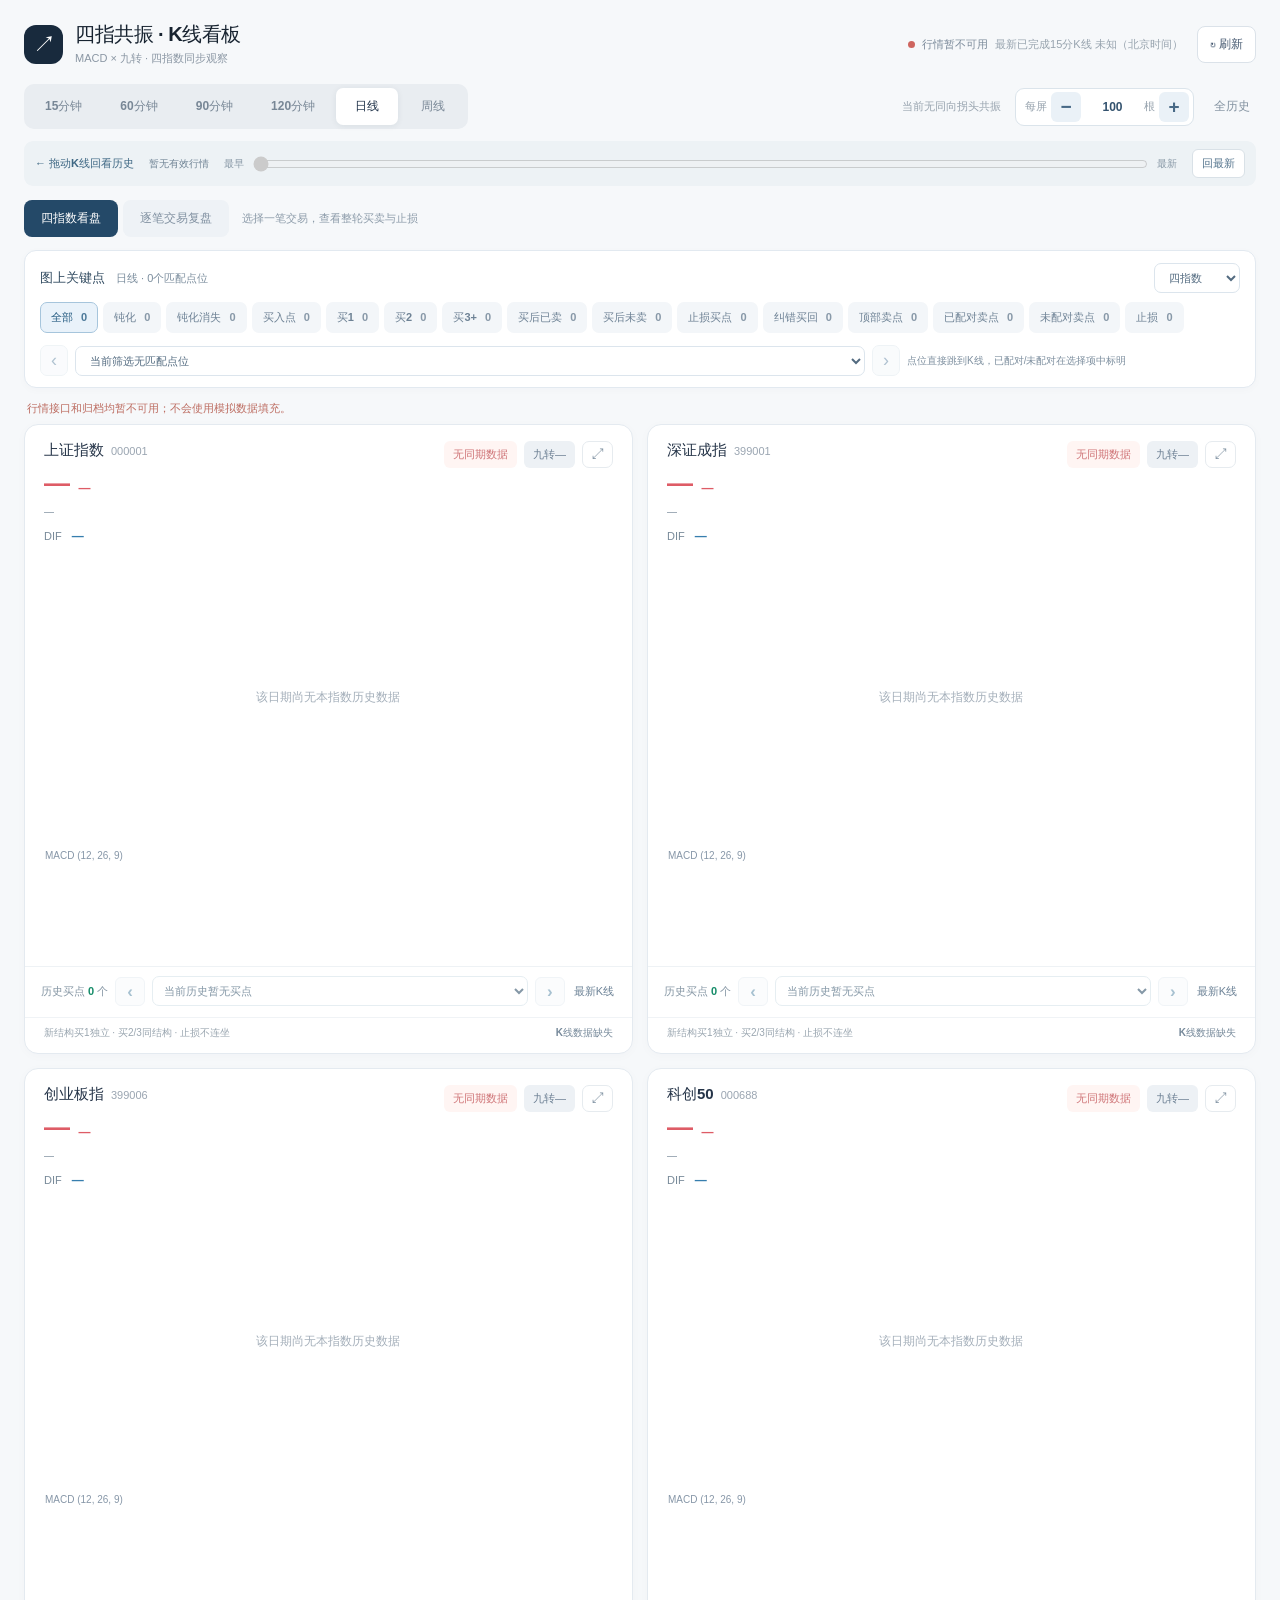
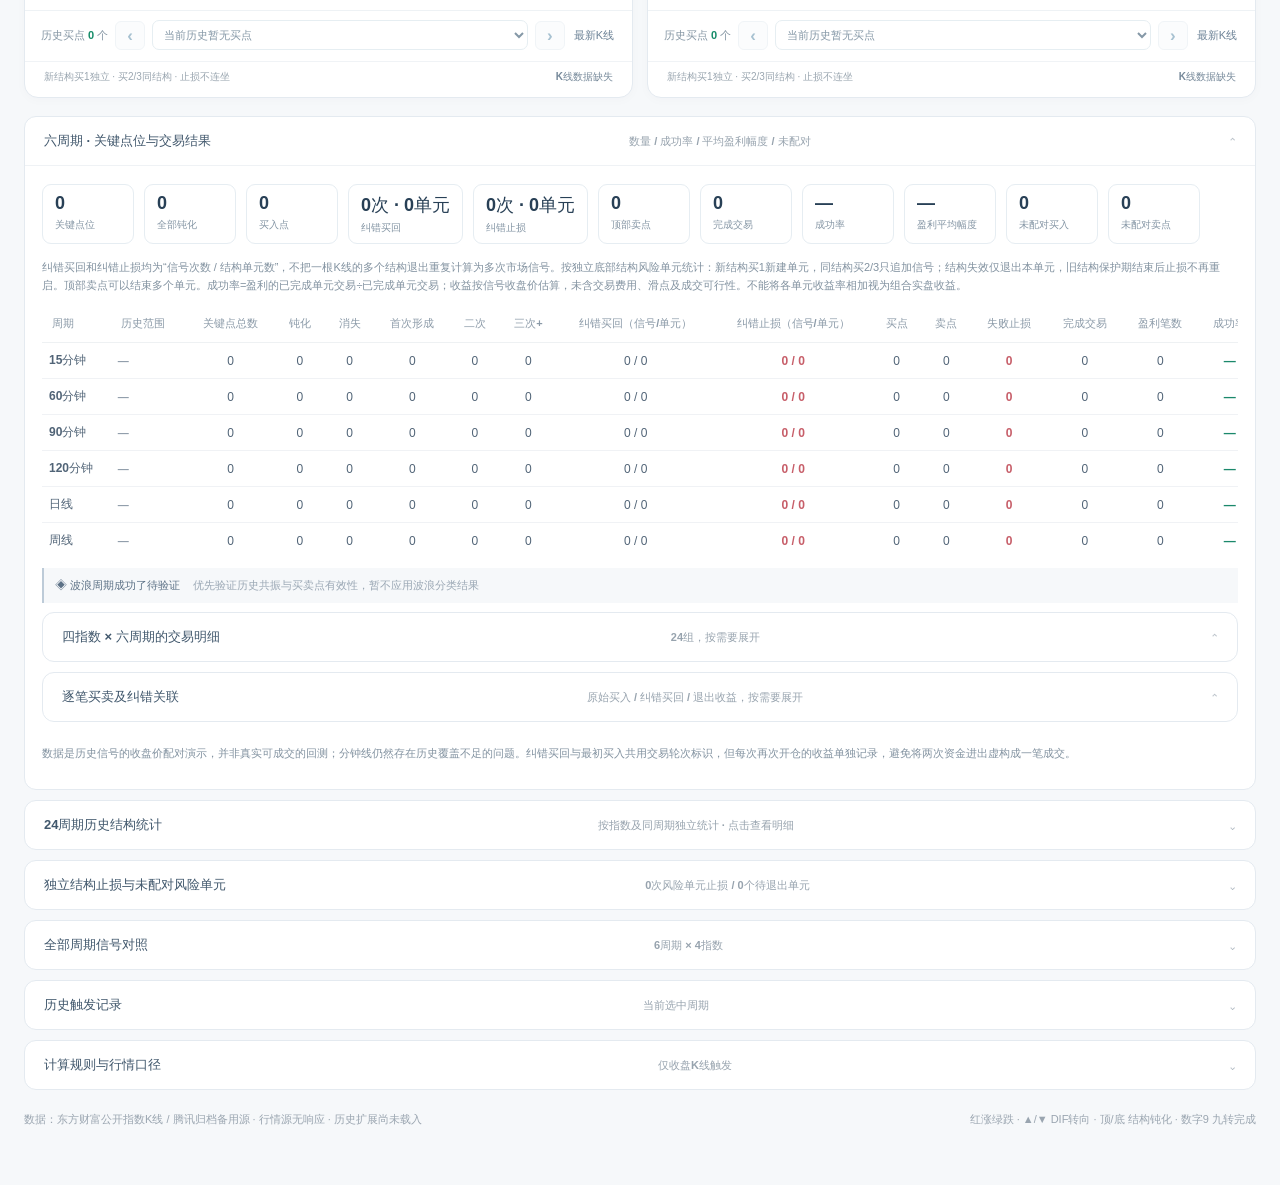
==== commit 1fb0b040: "MACD: fix incomplete intraday buckets and audit ETF execution" ====
--- a/macd-resonance/index.html
+++ b/macd-resonance/index.html
@@ -289,21 +289,59 @@
 const byId=id=>document.getElementById(id);
 let store={},raw={},selectedI=0,selectedP="D",hidden={},lastFetch=0,dataErrors=[],usedSnapshot=false;
 function pad(n){return String(n).padStart(2,"0")}
-function shNow(){let s=new Intl.DateTimeFormat("sv-SE",{timeZone:"Asia/Shanghai",year:"numeric",month:"2-digit",day:"2-digit",hour:"2-digit",minute:"2-digit",hour12:false}).format(new Date());return s.replace(" ","T")}
+function shNow(date=new Date()){return new Intl.DateTimeFormat("sv-SE",{timeZone:"Asia/Shanghai",year:"numeric",month:"2-digit",day:"2-digit",hour:"2-digit",minute:"2-digit",hour12:false}).format(date).replace(" ","T")}
 function dayKey(x){return x.slice(0,10)}
 function barTime(x){return x.replace(" ","T")}
-function shClock(){return shNow().slice(11,16)}
 function timestampLabel(t){return t.replace("T"," ")}
 function safeN(v){let n=Number(v);return Number.isFinite(n)?n:null}
 function parseBars(res){if(!res||!res.data||!Array.isArray(res.data.klines))throw Error("接口无K线数据");let out=[];for(const line of res.data.klines){const r=line.split(",");if(r.length<5)continue;const b={t:barTime(r[0]),o:safeN(r[1]),c:safeN(r[2]),h:safeN(r[3]),l:safeN(r[4])};if([b.o,b.c,b.h,b.l].every(Number.isFinite)&&b.o>0&&b.c>0&&b.h>=b.l)out.push(b)}if(out.length<55)throw Error("有效K线不足");out.sort((a,b)=>a.t.localeCompare(b.t));return out.filter((b,i)=>i===0||b.t!==out[i-1].t)}
 function endpoint(secid,klt,lmt){return "https://push2his.eastmoney.com/api/qt/stock/kline/get?secid="+encodeURIComponent(secid)+"&ut=fa5fd1943c7b386f172d6893dbfba10b&fields1=f1,f2,f3,f4,f5,f6&fields2=f51,f52,f53,f54,f55,f56,f57&klt="+klt+"&fqt=0&beg=0&end=20500101&lmt="+lmt}
 function jsonp(url){return new Promise((resolve,reject)=>{let done=false;const cb="emData_"+Date.now()+"_"+Math.random().toString(36).slice(2);const script=document.createElement("script");function finish(err,data){if(done)return;done=true;clearTimeout(timer);delete window[cb];script.remove();err?reject(err):resolve(data)}const timer=setTimeout(()=>finish(Error("行情接口超时")),8500);window[cb]=data=>finish(null,data);script.onerror=()=>finish(Error("行情接口访问受限"));script.src=url+"&cb="+cb+"&_="+Date.now();document.head.appendChild(script)})}
-function filterFinal(bars,p){const now=shNow(),today=dayKey(now),clock=shClock();return bars.filter(b=>{if(p==="15"||p==="60"){return b.t<now}if(p==="D"){return dayKey(b.t)<today||(dayKey(b.t)===today&&clock>="15:08")}if(p==="W"){const d=dayKey(b.t),day=new Date(today+"T12:00:00+08:00").getDay();const thisMon=new Date(today+"T12:00:00+08:00");thisMon.setDate(thisMon.getDate()-(day+6)%7);const monday=thisMon.toISOString().slice(0,10);return d<monday||(d<=today&&((day===5&&clock>="15:08")||day===6||day===0))}return true})}
-function resample(src,size){const days={};for(const b of src){const d=dayKey(b.t);(days[d]||(days[d]=[])).push(b)}const out=[];for(const d of Object.keys(days).sort()){const rows=days[d].sort((a,b)=>a.t.localeCompare(b.t));const slots=[];for(const b of rows){const hm=b.t.slice(11,16),end=hm.slice(0,2)*60+Number(hm.slice(3));let pos=end<=690?end-570:end>=795?end-660:-1; // 09:45=>15; 13:15=>135
-if(pos>0&&pos<=240){const index=Math.round(pos/15)-1;if(index>=0&&index<16)slots[index]=b}}
-for(let start=0;start<16;start+=size){const expected=Math.min(size,16-start),group=slots.slice(start,start+expected);if(group.length!==expected||group.some(x=>!x))continue;out.push({t:group[group.length-1].t,o:group[0].o,c:group[group.length-1].c,h:Math.max(...group.map(x=>x.h)),l:Math.min(...group.map(x=>x.l))})}}
-return out}
-function resampleHourly(src){const days={};for(const b of src){const d=dayKey(b.t);(days[d]||(days[d]=[])).push(b)}const out=[];for(const d of Object.keys(days).sort()){const a=days[d].sort((x,y)=>x.t.localeCompare(y.t));for(let k=0;k+1<a.length;k+=2){if(k>=4)break;const g=a.slice(k,k+2);if(g.length!==2)continue;out.push({t:g[1].t,o:g[0].o,c:g[1].c,h:Math.max(g[0].h,g[1].h),l:Math.min(g[0].l,g[1].l)})}}return out}
+function tradingMinute(t){
+ const [hour,minute]=t.slice(11,16).split(":").map(Number);
+ if(minute<0||minute>=60)return 0;
+ const end=hour*60+minute;
+ if(end>570&&end<=690)return end-570; // 09:30–11:30
+ if(end>780&&end<=900)return end-660; // 13:00–15:00
+ return 0;
+}
+function filterFinal(bars,p,now=shNow()){
+ const today=dayKey(now),clock=now.slice(11,16);
+ if(p==="15"||p==="60")return bars.filter(b=>{
+  const minute=tradingMinute(b.t);
+  return minute>0&&minute%Number(p)===0&&b.t<now;
+ });
+ if(p==="D")return bars.filter(b=>dayKey(b.t)<today||(dayKey(b.t)===today&&clock>="15:08"));
+ if(p==="W"){
+  // The Shanghai calendar date must not inherit the browser's local weekday.
+  const week=new Date(today+"T00:00:00Z"),day=week.getUTCDay();
+  week.setUTCDate(week.getUTCDate()-(day+6)%7);
+  const monday=week.toISOString().slice(0,10);
+  const closed=(day===5&&clock>="15:08")||day===6||day===0;
+  return bars.filter(b=>dayKey(b.t)<monday||(closed&&dayKey(b.t)<=today));
+ }
+ return bars;
+}
+function resample(src,size,sourceMinutes=15){
+ const slotCount=240/sourceMinutes,days=new Map(),out=[];
+ for(const bar of src){
+  const minute=tradingMinute(bar.t),day=dayKey(bar.t);
+  if(!minute||minute%sourceMinutes!==0)continue;
+  if(!days.has(day))days.set(day,Array(slotCount).fill(null));
+  days.get(day)[minute/sourceMinutes-1]=bar;
+ }
+ for(const day of [...days.keys()].sort()){
+  const slots=days.get(day);
+  for(let start=0;start<slotCount;start+=size){
+   const group=slots.slice(start,start+size);
+   if(group.includes(null))continue;
+   const last=group.at(-1);
+   out.push({t:last.t,o:group[0].o,c:last.c,h:Math.max(...group.map(b=>b.h)),l:Math.min(...group.map(b=>b.l))});
+  }
+ }
+ return out;
+}
+function resampleHourly(src){return resample(src,2,60)}
 function ema(series,n){const out=[];const k=2/(n+1);for(let i=0;i<series.length;i++){out.push(i===0?series[i]:out[i-1]*(1-k)+series[i]*k)}return out}
 const EPS=1e-9;
 function scanStructure(bars,dif,hist){
@@ -638,7 +676,23 @@
  }
  return output;
 }
-function processAll(){store={};replayCache=null;for(let j=0;j<4;j++){const a=raw[j];if(!a)continue;const m=filterFinal(a["15"]||[],"15"),h=filterFinal(a["60"]||[],"60"),d=filterFinal(a["101"]||[],"D"),w=filterFinal(a["102"]||[],"W");store[j]={};store[j]["15"]=calculate(m);store[j]["60"]=calculate(h.length>65?h:resample(m,4));store[j]["90"]=calculate(resample(m,6));store[j]["120"]=calculate(h.length>65?resampleHourly(h):resample(m,8));store[j].D=calculate(d);store[j].W=calculate(w)}render()}
+function completedPeriodBars(series,now=shNow()){
+ const minute=filterFinal(series["15"]||[],"15",now);
+ // Keep archived coverage and fill gaps in the direct feed from complete 15-minute groups.
+ const hourly=mergeHistoricalBars(resample(minute,4),filterFinal(series["60"]||[],"60",now));
+ return {"15":minute,"60":hourly,"90":resample(minute,6),"120":resampleHourly(hourly),
+  D:filterFinal(series["101"]||[],"D",now),W:filterFinal(series["102"]||[],"W",now)};
+}
+function processAll(){
+ store={};replayCache=null;
+ const now=shNow();
+ for(let j=0;j<4;j++){
+  if(!raw[j])continue;
+  const series=completedPeriodBars(raw[j],now);
+  store[j]=Object.fromEntries(PERIODS.map(([p])=>[p,calculate(series[p])]));
+ }
+ render();
+}
 function getSignal(i,p){return store[i]&&store[i][p]||null}
 function esc(s){return String(s).replace(/[&<>"']/g,c=>({"&":"&amp;","<":"&lt;",">":"&gt;",'"':"&quot;","'":"&#39;"}[c]))}
 function nLabel(v){return v>0?"高"+v:v<0?"低"+(-v):"九转—"}
@@ -1473,10 +1527,10 @@
 
 function paintDataSource(directHits){
  const valid=Object.values(store).reduce((a,m)=>a+PERIODS.filter(p=>m[p[0]]).length,0);
- const recent15=Object.values(raw).flatMap(q=>q["15"]?[q["15"].at(-1).t]:[]).sort().at(-1)||"未知";
+ const recent15=Object.values(store).map(q=>q["15"]?.bars.at(-1)?.t).filter(Boolean).sort().at(-1)||"未知";
  byId("statusdot").className="dot "+(valid?"ok":"bad");
  byId("status").textContent=valid===24?"24/24周期有数据":valid?valid+"/24周期有数据":"行情暂不可用";
- byId("updated").textContent="最新15分K线 "+recent15.slice(0,16).replace("T"," ")+"（北京时间）";
+ byId("updated").textContent="最新已完成15分K线 "+recent15.slice(0,16).replace("T"," ")+"（北京时间）";
  const detail=directHits===16?"行情直连":directHits?"直连+归档补充":usedSnapshot?"归档快照":"行情源无响应";
  byId("sourceline").textContent="数据：东方财富公开指数K线 / 腾讯归档备用源 · "+detail+
  (Object.keys(historyCache).length?" · 历史库"+Object.keys(historyCache).join("/"):" · 历史扩展尚未载入");
@@ -1560,4 +1614,4 @@
 byId("history-slider").addEventListener("change",()=>render());
 let resizeWait;window.addEventListener("resize",()=>{clearTimeout(resizeWait);resizeWait=setTimeout(render,180)});document.addEventListener("visibilitychange",()=>{if(!document.hidden&&Date.now()-lastFetch>5*60*1000)load()});setInterval(()=>{if(!document.hidden&&Date.now()-lastFetch>5*60*1000)load()},60*1000);load();
 
-</script></body></html>+</script></body></html>
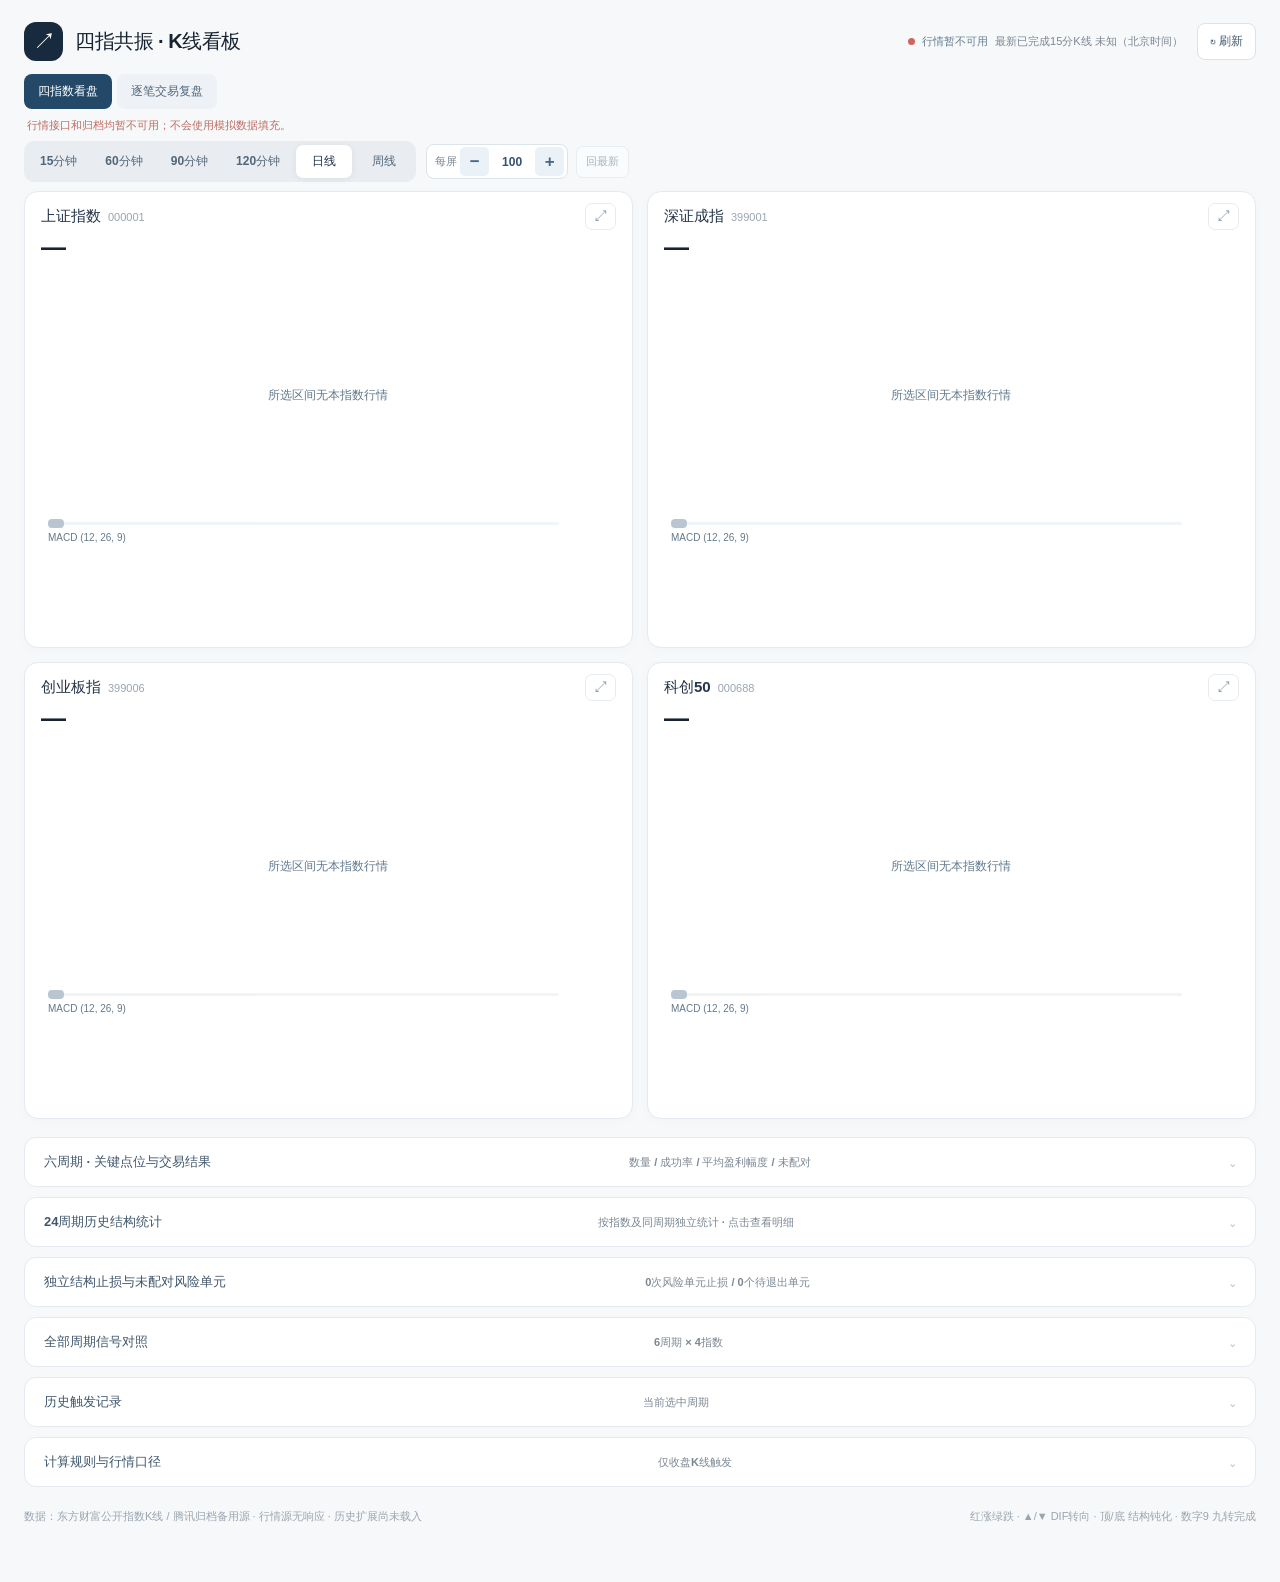
==== commit 6e56f53e: "MACD: streamline chart controls and synchronize historical windows" ====
--- a/macd-resonance/index.html
+++ b/macd-resonance/index.html
@@ -5,29 +5,30 @@
 *{box-sizing:border-box}body{margin:0;-webkit-font-smoothing:antialiased}
 button{font:inherit;cursor:pointer}button:disabled{opacity:.46;cursor:default}
 .shell{max-width:1620px;padding:22px 24px 58px;margin:0 auto}
-.head{display:flex;align-items:center;justify-content:space-between;gap:14px;margin-bottom:18px;flex-wrap:wrap}
+.head{display:flex;align-items:center;justify-content:space-between;gap:10px;margin-bottom:13px;flex-wrap:wrap}
 .brand{display:flex;align-items:center;gap:12px}.brandmark{background:#182a3d;color:#fff;width:39px;height:39px;display:flex;align-items:center;justify-content:center;border-radius:12px;font-weight:750;letter-spacing:-2px;font-size:23px}
-h1{margin:0;font-size:20px;line-height:1.25;letter-spacing:-.5px;font-weight:740}.brand-sub{font-size:11px;color:#8b97a4;margin-top:4px}
-.headright{display:flex;align-items:center;gap:14px;flex-wrap:wrap}.syncmeta{display:flex;align-items:center;gap:7px;font-size:11px;color:#7c8b9b}
+h1{margin:0;font-size:20px;line-height:1.25;letter-spacing:-.5px;font-weight:740}
+.headright{display:flex;align-items:center;gap:14px}.syncmeta{display:flex;align-items:center;gap:7px;font-size:11px;color:#677e91}
 .dot{width:7px;height:7px;border-radius:50%;display:inline-block;background:#a7b3bf}.dot.ok{background:#18aa79}.dot.bad{background:#ce655f}
-.refresh{padding:9px 12px;border-radius:8px;background:white;border:1px solid #dbe2e9;color:#455870;font-size:12px}
+.refresh{padding:9px 12px;border-radius:8px;background:white;border:1px solid #dbe2e9;color:#455870;font-size:12px;white-space:nowrap}
 .refresh:hover{border-color:#9bafc0}
-.toolbar{display:flex;align-items:center;justify-content:space-between;gap:14px;margin-bottom:14px;flex-wrap:wrap}
+.toolbar{display:flex;align-items:center;gap:10px;margin-bottom:9px;flex-wrap:wrap}
 .periodbar{display:flex;align-items:center;gap:4px;background:#e9edf1;padding:4px;border-radius:10px}
-.periodbtn{background:transparent;border:0;border-radius:7px;padding:10px 17px;color:#788796;font-size:12px;font-weight:550;min-width:62px}
+.periodbtn{background:transparent;border:0;border-radius:7px;padding:8px 12px;color:#52667a;font-size:12px;font-weight:550;min-width:56px;white-space:nowrap}
 .periodbtn.active{background:#fff;box-shadow:0 1px 6px #20344913;color:#20334a;font-weight:720}
-.controls{display:flex;align-items:center;gap:14px}
-.winbtn{border:none;background:transparent;color:#8392a0;font-size:12px;padding:6px}
-.winbtn.active{color:#243d57;font-weight:720}.faint{color:#97a3ae;font-size:11px}
+.controls{display:flex;align-items:center;gap:8px}
+.faint{color:#7c8793;font-size:11px}
 .resblock{display:flex;align-items:center;gap:8px;font-size:12px}.resnum{font-weight:700;border-radius:6px;background:#eef7f2;padding:5px 8px;color:#0f956b}
-.resnum.down{background:#fff1f0;color:#d65561}.resnum.empty{background:#f0f3f5;color:#8595a1}
+.resnum.down{background:#fff1f0;color:#d65561}
+.resblock[hidden],.history-reset[hidden],.expand[hidden],.chart-history[hidden]{display:none}
 .chartgrid{display:grid;grid-template-columns:repeat(2,minmax(0,1fr));gap:14px}
 .chart-card{background:#fff;border:1px solid #e4eaf0;border-radius:14px;box-shadow:0 2px 11px #20334906;min-width:0;overflow:hidden}
 .chart-card:focus-within{border-color:#c1d2e1}
-.charthead{display:flex;align-items:flex-start;justify-content:space-between;gap:10px;padding:16px 19px 10px}
+.charthead{display:grid;grid-template-columns:minmax(0,1fr) auto;align-items:center;gap:3px 8px;padding:11px 16px 1px}
 .name{font-size:15px;font-weight:760;color:#253448;white-space:nowrap}.code{font-size:11px;margin-left:7px;color:#9aa5b1;font-weight:500}
-.price-row{display:flex;align-items:baseline;gap:9px;margin-top:8px}.closeprice{font-size:26px;font-weight:690;letter-spacing:-.6px;font-variant-numeric:tabular-nums}
+.price-row{grid-column:1/-1;display:flex;align-items:baseline;gap:4px 9px;flex-wrap:wrap}.closeprice{font-size:25px;font-weight:690;letter-spacing:-.6px;font-variant-numeric:tabular-nums}
 .chg{font-size:12px;font-weight:640;font-variant-numeric:tabular-nums}
+.chart-time{margin-left:auto;color:#657a8c;font-size:11px;font-variant-numeric:tabular-nums;white-space:nowrap}
 .up{color:#de5c66}.down{color:#109e7a}
 .badges{display:flex;justify-content:flex-end;align-items:center;gap:7px;flex-wrap:wrap}
 .signpill{font-size:11px;padding:6px 9px;border-radius:6px;background:#f2f4f6;color:#81909c;white-space:nowrap}
@@ -35,14 +36,24 @@
 .signpill.watchbuy{color:#159b75;background:#edf9f4}.signpill.watchsell{color:#cf7477;background:#fff5f3}
 .nine{color:#6d8094;background:#edf1f5}.nine.pos{color:#cc606a;background:#fff3f2}.nine.neg{color:#189979;background:#eff9f4}
 .expand{background:transparent;border:1px solid #e6ebef;color:#8899a8;border-radius:7px;font-size:13px;line-height:1;padding:6px 8px}.expand:hover{color:#2c455f;border-color:#97aec1}
-.ohlc{font-size:10px;color:#8494a3;font-variant-numeric:tabular-nums;height:16px;margin-top:7px;white-space:nowrap;overflow:hidden;text-overflow:ellipsis}
-.chartarea{padding:0 9px 0 8px}.kplot{display:block;height:295px;width:100%;cursor:crosshair;touch-action:pan-y}.macd-label{font-size:10px;color:#8797a8;margin:2px 8px 0 12px}
-.mplot{display:block;height:105px;width:100%;cursor:crosshair;touch-action:pan-y}
-.chartfoot{display:flex;align-items:center;justify-content:space-between;padding:10px 19px 13px;gap:12px;border-top:1px solid #f0f3f6}
-.chartfoot span{font-size:10px;color:#9aa6b0}.chartfoot .latest{color:#76899a;font-weight:550}
+.ohlc{grid-column:1/-1;font-size:10px;color:#687e91;font-variant-numeric:tabular-nums;min-height:15px;white-space:nowrap}
+.chartarea{padding:0 9px 4px 8px}
+.kplot,.mplot{display:block;width:100%;cursor:crosshair;touch-action:pan-y pinch-zoom}
+.kplot{height:clamp(260px,31vh,350px)}.mplot{height:100px}
+.chartarea canvas:focus-visible{outline:2px solid #527fa4;outline-offset:-2px}
+.macd-head{display:flex;align-items:baseline;gap:4px 11px;flex-wrap:wrap;margin:1px 8px 0 15px;color:#657a8c;font-size:10px}
+.macd-label{white-space:nowrap}
+.chart-history{display:flex;align-items:center;margin:0 64px 1px 15px}
+.history-slider{appearance:none;display:block;min-width:0;width:100%;height:15px;margin:0;background:transparent;cursor:ew-resize;touch-action:pan-y}
+.history-slider::-webkit-slider-runnable-track{height:3px;background:#e1e8ef;border-radius:3px}
+.history-slider::-webkit-slider-thumb{appearance:none;width:16px;height:9px;border:0;border-radius:4px;background:#66839b;margin-top:-3px}
+.history-slider::-moz-range-track{height:3px;background:#e1e8ef;border-radius:3px}
+.history-slider::-moz-range-thumb{width:16px;height:9px;border:0;border-radius:4px;background:#66839b}
+.history-slider:focus-visible{outline:2px solid #527fa4;outline-offset:1px;border-radius:5px}
+.history-slider:disabled{cursor:default;opacity:.45}
+.chartgrid.dragging .kplot,.chartgrid.dragging .mplot{cursor:grabbing;user-select:none}
 .chartgrid.focus{grid-template-columns:1fr}.chartgrid.focus .chart-card{display:none}
 .chartgrid.focus .chart-card.focused{display:block}.chartgrid.focus .kplot{height:460px}.chartgrid.focus .mplot{height:160px}
-.focusnav{display:none;align-items:center;gap:5px}.chartgrid.focus ~ .focusnav{display:flex}
 .secondary{margin-top:18px}.fold{background:#fff;border:1px solid #e4eaf0;border-radius:12px;margin-bottom:10px;overflow:hidden}
 .fold summary{cursor:pointer;padding:15px 19px;display:flex;align-items:center;justify-content:space-between;list-style:none;font-size:13px;font-weight:690;color:#40576c}
 .fold summary::-webkit-details-marker{display:none}.fold summary:after{content:"⌄";color:#8e9aa7}.fold[open] summary:after{content:"⌃"}
@@ -50,17 +61,27 @@
 .matrixwrap{overflow:auto}table{border-collapse:collapse;width:100%;font-size:12px}th{text-align:left;font-size:11px;font-weight:550;color:#8b9aa8;padding:11px 10px;border-bottom:1px solid #eef1f3}
 td{padding:12px 10px;border-bottom:1px solid #f0f2f5;color:#516477}tr:last-child td{border-bottom:0}
 .mstatus{font-size:11px}.mstatus.buy{color:#0c9870}.mstatus.sell{color:#d75862}.mstatus.watchbuy{color:#29a17e}.mstatus.watchsell{color:#c47d75}
-.eventlist{display:flex;flex-direction:column}.eventrow{display:grid;grid-template-columns:1.2fr 1fr 1fr 1fr;gap:7px;padding:11px 7px;border-bottom:1px solid #eef1f4;font-size:12px;color:#5d6e7e}.eventrow:last-child{border:0}
+.eventlist{display:flex;flex-direction:column}
+.eventrow{display:grid;grid-template-columns:1.15fr .85fr 1.1fr .9fr;gap:6px;align-items:center;width:100%;padding:10px 5px;border:0;border-bottom:1px solid #eef1f4;background:#fff;text-align:left;font-size:12px;color:#5d6e7e}
+.eventrow:last-child{border-bottom:0}button.eventrow:hover,button.eventrow:focus-visible{background:#f0f5f9}
+.chart-card.history-focused{border-color:#7fa3bf}
+.history-pages{display:flex;justify-content:flex-end;align-items:center;gap:10px;padding-top:8px;border-top:1px solid #eef1f4}
 .error{color:#bd6d62;font-size:11px;margin:8px 3px}
 .footer{display:flex;align-items:center;justify-content:space-between;gap:12px;margin-top:22px;flex-wrap:wrap;color:#9aa5b0;font-size:11px}
 @media(max-width:950px){.chartgrid{grid-template-columns:1fr}.chartgrid.focus .kplot{height:360px}.headright{gap:8px}}
-@media(max-width:560px){.shell{padding:16px 9px 36px}.charthead{padding:13px 12px 7px}.chartfoot{padding:9px 12px}.name{font-size:14px}.closeprice{font-size:22px}
-.periodbar{width:100%;justify-content:space-between}.periodbtn{min-width:0;flex:1;padding:9px 4px;font-size:11px}
-.chartgrid{gap:10px}.kplot{height:250px}.mplot{height:94px}.head{margin-bottom:17px}
-.controls{gap:10px}.badges{gap:4px}.signpill{font-size:10px;padding:5px 6px}.code{font-size:10px}.ohlc{font-size:9px}}
-
-.difline{display:flex;align-items:center;gap:10px;flex-wrap:wrap;margin-top:7px;color:#788a99;font-size:11px;font-variant-numeric:tabular-nums}
-.difline b{color:#377eae;font-weight:750;font-size:12px}
+@media(max-width:560px){.shell{padding:12px 9px 36px}.charthead{padding:9px 11px 1px}.name{font-size:14px}.closeprice{font-size:22px}
+.headright{width:100%;justify-content:space-between}.syncmeta{min-width:0;flex-wrap:wrap;column-gap:5px;row-gap:2px}
+.periodbar{width:100%;justify-content:space-between}.periodbtn{min-width:0;flex:1;min-height:36px;padding:6px 2px;font-size:11px}
+.chartgrid{gap:10px}.kplot{height:248px}.mplot{height:94px}
+.controls{gap:6px}.badges{gap:4px}.signpill{font-size:10px;padding:4px 6px}.code{font-size:10px}.ohlc{font-size:9px}
+.fold summary{gap:8px;padding:12px}.fold summary .faint{display:none}.fold .foldbody{padding:9px 10px 12px}
+.eventrow{grid-template-columns:1.1fr .8fr 1fr .85fr;font-size:10px}.eventrow .mstatus{font-size:10px}
+}
+@media(pointer:coarse){.history-slider{height:26px}.history-slider::-webkit-slider-thumb{height:12px;margin-top:-4.5px}.history-slider::-moz-range-thumb{height:12px}}
+@media(min-width:951px) and (max-height:980px){body:not(.reviewing) .chartgrid:not(.focus) .kplot{height:clamp(235px,26vh,270px)}}
+
+.difline{color:#657a8c;font-variant-numeric:tabular-nums}
+.difline b{color:#377eae;font-weight:750}
 .difline .dea{color:#ca9852}.difline .hist{color:#78919c}
 .estimate{padding:10px 17px 12px;border-top:1px solid #eef1f3;background:#fbfcfd;display:flex;flex-wrap:wrap;align-items:center;gap:7px;min-height:44px}
 .estimate-label{color:#98a6b2;font-size:10px;font-weight:580;margin-right:3px}
@@ -68,7 +89,7 @@
 .estimate-chip.loss{color:#cf6170;background:#fff0f1}.estimate-chip.buy{color:#168c69;background:#eaf7f1}
 .estimate-chip.watch{color:#507696;background:#edf4fa}.estimate-chip.note{color:#8e9dab;background:#f2f4f6}
 .estimate-text{font-size:10px;color:#9aa7b2}
-@media(max-width:560px){.estimate{padding:9px 11px}.difline{gap:7px;font-size:10px}.difline b{font-size:11px}}
+@media(max-width:560px){.estimate{padding:8px 11px}.macd-head{column-gap:6px}}
 
 .stat-overall{display:flex;gap:10px;flex-wrap:wrap;margin:8px 0 14px}
 .metric{border:1px solid #e6edf2;border-radius:9px;padding:8px 12px;min-width:92px;display:flex;flex-direction:column;gap:4px}
@@ -88,60 +109,26 @@
 .event-table td{font-size:11px}
 .event-t{color:#8f9daa;font-size:11px}
 
-.buynav{padding:9px 16px 11px;display:flex;align-items:center;gap:7px;border-top:1px solid #eef2f5;min-width:0}
-.buynav-meta{white-space:nowrap;font-size:11px;color:#8495a3}
-.buynav-meta b{color:#168c69;font-weight:760;font-variant-numeric:tabular-nums}
-.buyselect{flex:1;min-width:40px;border:1px solid #dce7ed;border-radius:7px;padding:7px 7px;color:#526d82;background:#fff;font-size:11px}
-.buyselect:focus{outline:2px solid #8fb9ce;outline-offset:1px}
-.buyjump{border:1px solid #e0e8ef;border-radius:6px;background:#f7fafb;color:#427a9c;padding:5px 11px;font-size:17px;font-weight:750;line-height:1}
-.buyrecent{border:0;background:transparent;color:#6d8397;font-size:11px;white-space:nowrap;padding:6px 2px}
-.chart-card .chartfoot{padding-top:8px}
-@media(max-width:560px){.buynav{padding:9px 10px;gap:4px}.buynav-meta{font-size:10px}.buyjump{padding:5px 8px}.buyrecent{font-size:10px}}
 .wave-tag{white-space:nowrap;font-size:11px;padding:4px 7px;border-radius:5px;background:#f3f5f7;color:#748494}.wave-tag.up{background:#fff0f0;color:#c26268}.wave-tag.down{background:#eaf8f1;color:#178967}.wave-note{font-size:11px;color:#798b9d;line-height:1.7;margin:12px 3px} 
-.history-strip{display:flex;align-items:center;gap:15px;margin:-2px 0 14px;padding:8px 11px;background:#edf2f5;border-radius:9px;flex-wrap:wrap;min-height:40px}
-.history-hint{font-size:11px;font-weight:650;color:#3f6884;white-space:nowrap}
-.history-range{font-size:10px;color:#718596;white-space:nowrap}
-.history-scrubber{display:flex;align-items:center;gap:7px;min-width:140px;flex:1}
-.history-scrubber span{font-size:10px;color:#8898a6;white-space:nowrap}
-.history-scrubber input{flex:1;min-width:35px;accent-color:#648cac;cursor:ew-resize;height:20px}
-.history-reset{font-size:11px;border:1px solid #d9e1e7;background:#fff;color:#54748d;padding:6px 9px;border-radius:6px;white-space:nowrap}
-.kplot,.mplot{cursor:crosshair;touch-action:pan-y}
-.kplot.dragging,.mplot.dragging,.chartgrid.dragging .kplot,.chartgrid.dragging .mplot{cursor:grabbing;user-select:none}
-@media(max-width:570px){.history-strip{gap:7px;padding:7px 9px}.history-scrubber{order:3;flex-basis:100%}.history-range{font-size:9px;flex:1;white-space:normal}.history-reset{padding:5px 7px}}
-
-.density{display:inline-flex;align-items:center;gap:4px;padding:3px 4px 3px 9px;border:1px solid #dbe4eb;background:#fff;border-radius:9px;white-space:nowrap}
-.density-btn{height:30px;width:30px;border:none;border-radius:6px;background:#eaf1f7;color:#486986;font-weight:700;font-size:19px;line-height:1}
+.history-reset,.history-pages button{font-size:11px;min-height:32px;border:1px solid #d9e1e7;background:#fff;color:#456781;padding:5px 9px;border-radius:7px;white-space:nowrap}
+.density{display:inline-flex;align-items:center;gap:3px;padding:2px 3px 2px 8px;border:1px solid #dbe4eb;background:#fff;border-radius:8px;white-space:nowrap}
+.density-btn{height:29px;width:29px;border:none;border-radius:5px;background:#eaf1f7;color:#486986;font-weight:700;font-size:17px;line-height:1}
 .density-btn:hover{background:#dce9f4;color:#274b6a}
-#density-count{width:55px;max-width:65px;padding:4px 1px;border:0;background:transparent;font-size:12px;font-weight:750;color:#34536f;text-align:center;appearance:textfield}
+#density-count{width:40px;padding:4px 1px;border:0;background:transparent;font-size:12px;font-weight:750;color:#34536f;text-align:center;appearance:textfield}
 #density-count::-webkit-inner-spin-button,#density-count::-webkit-outer-spin-button{-webkit-appearance:none;margin:0}
-@media(max-width:600px){.density{gap:3px}.density-btn{width:27px;height:27px}.density .faint{font-size:10px}.controls{flex-wrap:wrap}}
-
-.quickfilter{padding:12px 15px 11px;background:#fff;border:1px solid #e2e9f0;border-radius:12px;box-shadow:0 2px 9px #20344906;margin:0 0 13px;display:flex;flex-direction:column;gap:9px;overflow:hidden}
-.quicktop{display:flex;align-items:center;gap:11px;flex-wrap:wrap}.quicktop strong{font-size:13px;color:#304a60}.quickmeta{font-size:11px;color:#7c8e9e;flex:1}
-.quicktop select,.quickjump select{padding:7px 10px;font-size:11px;background:#fff;color:#536b80;border:1px solid #dce5ed;border-radius:7px;min-width:85px}
-.quickchips{display:flex;gap:5px;overflow:auto hidden;scrollbar-width:thin;padding-bottom:3px;white-space:nowrap}
-.quickchip{padding:7px 10px;background:#f3f6f9;color:#6e8295;border:1px solid transparent;border-radius:7px;font-size:11px;font-weight:550;flex:none}
-.quickchip.active{background:#e9f2fa;border-color:#a6c5dc;color:#265c82;font-weight:750}
-.quickchip b{margin-left:5px;color:inherit;opacity:.8;font-variant-numeric:tabular-nums}
-.quickjump{display:flex;align-items:center;gap:7px;flex-wrap:wrap}
-.quickjump select{min-width:120px;flex:1;max-width:790px}
-.quickjump button{background:#f3f7fa;border:1px solid #dce6ec;border-radius:7px;padding:4px 10px;font-size:18px;color:#527a9a}
-.quickdetail{font-size:10px;color:#7c8e9e}
-.quick-selected{border-color:#8baeca!important;box-shadow:0 0 0 1px #bfd5e7,0 3px 14px #446e9812!important}
-@media(max-width:650px){.quickfilter{padding:10px}.quickdetail{flex-basis:100%}.quickjump select{max-width:unset}}
+@media(max-width:560px){.density-btn{width:33px;height:33px}.history-reset,.history-pages button{min-height:36px}#density-count{font-size:16px}.resblock{gap:3px}.resnum{padding:4px}}
 
 .wave-pending{padding:9px 11px;margin:10px 0 7px;border-left:2px solid #bdcbd8;background:#f6f8fa;color:#5c7186;font-size:11px;font-weight:680}
 .wave-pending span{display:inline;color:#9aa7b4;font-weight:400;margin-left:10px}
 .wave-pending icon{font-size:12px}
 
-.replay-switch{display:flex;gap:5px;align-items:center;margin-bottom:13px}
-.replay-tab{padding:9px 16px;background:#eef2f6;border:1px solid transparent;border-radius:8px;color:#8191a1;font-size:12px;font-weight:700}
+.replay-switch{display:flex;gap:5px;align-items:center;margin-bottom:9px}
+.replay-tab{padding:8px 13px;background:#eef2f6;border:1px solid transparent;border-radius:8px;color:#52677c;font-size:12px;font-weight:700}
 .replay-tab.active{background:#244968;color:white}
-.replay-switch-hint{font-size:11px;color:#8c9ba9;margin-left:8px}
 .replay-panel{padding:15px;border-radius:12px;border:1px solid #dee6ed;background:#fff;margin-bottom:13px;box-shadow:0 3px 12px #23394e09}
 .replay-controls{display:grid;grid-template-columns:repeat(3,minmax(0,1fr));gap:10px}
 .replay-controls label{display:flex;gap:7px;flex-direction:column;font-size:10px;color:#8594a2}
-.replay-controls select,.replay-selector select,.replay-note select,.replay-note textarea{min-width:0;width:100%;padding:8px 10px;border-radius:7px;border:1px solid #dbe5ec;background:white;color:#37516a;font-size:12px}
+.replay-controls select,.replay-selector select{min-width:0;width:100%;padding:8px 10px;border-radius:7px;border:1px solid #dbe5ec;background:white;color:#37516a;font-size:12px}
 .replay-selector{display:flex;align-items:center;gap:8px;margin:12px 0}
 .replay-selector select{flex:1;min-width:0}
 .replay-selector button{font-size:21px;border-radius:7px;border:1px solid #dbe5ec;background:#f3f7fa;padding:3px 12px;color:#466a8a}
@@ -162,18 +149,15 @@
 .replay-node.buy .node-label{color:#0b9975}.replay-node.sell .node-label,.replay-node.stop .node-label{color:#cc5663}.replay-node.correction .node-label{color:#855bb9}
 .replay-compare{font-size:11px;color:#657e91;line-height:1.8}
 .replay-compare b{color:#3d6584}
-body.reviewing .quickfilter{display:none}
 body.reviewing .periodbar{display:none}
 body.reviewing .chartgrid{grid-template-columns:repeat(2,minmax(0,1fr));gap:12px}
 body.reviewing .chartgrid .chart-card{display:block;border-color:#dce5ec}
 body.reviewing .chartgrid .chart-card.review-focused{border:2px solid #527fa4;box-shadow:0 0 0 2px #aac7dd44}
 body.reviewing .chartgrid .kplot{height:285px}
 body.reviewing .chartgrid .mplot{height:115px}
-body.reviewing .chartgrid .buynav{display:none}
-body.reviewing .secondary{opacity:.82}
 @media(max-width:950px){body.reviewing .chartgrid{grid-template-columns:1fr}}
 @media(max-width:640px){.replay-controls{grid-template-columns:1fr 1fr}.replay-controls label:first-child{grid-column:span 2}
-.replay-panel{padding:10px}.replay-switch-hint{display:none}.replay-node{min-width:115px;flex:none}
+.replay-panel{padding:10px}.replay-node{min-width:115px;flex:none}
 body.reviewing .chartgrid .kplot{height:255px}body.reviewing .chartgrid .mplot{height:95px}}
 
 .replay-confluence{background:#f5f8fa;border:1px solid #e3ebf1;border-radius:9px;padding:11px 12px;margin-bottom:11px}
@@ -195,24 +179,12 @@
 </style></head><body>
 <main class="shell">
  <header class="head">
-  <div class="brand"><div class="brandmark">↗</div><div><h1>四指共振 · K线看板</h1><div class="brand-sub">MACD × 九转 · 四指数同步观察</div></div></div>
+  <div class="brand"><div class="brandmark">↗</div><h1>四指共振 · K线看板</h1></div>
   <div class="headright"><div class="syncmeta"><i class="dot" id="statusdot"></i><span id="status">读取行情中</span><span class="faint" id="updated"></span></div><button class="refresh" id="refresh">↻ 刷新</button></div>
  </header>
- <nav class="toolbar" aria-label="行情操作">
-  <div class="periodbar" id="periodbar"></div>
-  <div class="controls"><div class="resblock" id="resonance"></div><div class="density" title="调节每屏可见K线根数：减少根数放大K线，增加根数缩小K线"><span class="faint">每屏</span><button id="density-minus" class="density-btn" type="button" aria-label="减少每屏K线根数，放大K线">−</button><input type="number" id="density-count" min="15" max="500" step="1" value="100" aria-label="每屏K线数量"><span class="faint">根</span><button id="density-plus" class="density-btn" type="button" aria-label="增加每屏K线根数，缩小K线">+</button></div><button class="winbtn" data-n="0" title="将时间轴跳到当前指数最早的真实K线，并可横向回看全部归档">全历史</button></div>
- </nav>
- <div class="history-strip" aria-label="历史K线横向浏览">
-  <span class="history-hint">← 拖动K线回看历史</span>
-  <span id="history-range" class="history-range">正在读取历史范围…</span>
-  <div class="history-scrubber"><span>最早</span><input id="history-slider" type="range" min="0" max="0" value="0" step="1" aria-label="历史时间轴滚动"><span>最新</span></div>
-  <button class="history-reset" id="history-reset" type="button" title="回到最新K线">回最新</button>
- </div>
-
  <section class="replay-switch" aria-label="看盘与逐笔复盘">
   <button class="replay-tab active" id="view-market" type="button">四指数看盘</button>
   <button class="replay-tab" id="view-replay" type="button">逐笔交易复盘</button>
-  <span class="replay-switch-hint" id="replay-switch-hint">选择一笔交易，查看整轮买卖与止损</span>
  </section>
  <section id="replay-panel" class="replay-panel" hidden aria-label="逐笔交易复盘">
   <div class="replay-controls">
@@ -239,16 +211,19 @@
   <div id="replay-confluence" class="replay-confluence" aria-label="同周期四指数历史信号共振"></div>
   
  </section>
- <section class="quickfilter" id="quickfilter" aria-label="K线历史关键点位快速筛选">
-  <div class="quicktop"><strong>图上关键点</strong><span class="quickmeta" id="quick-count">载入关键点位中</span><select id="quick-index" aria-label="指数范围"><option value="all">四指数</option><option value="0">上证指数</option><option value="1">深证成指</option><option value="2">创业板指</option><option value="3">科创50</option></select></div>
-  <div class="quickchips" id="quick-chips"></div>
-  <div class="quickjump"><button id="quick-prev" type="button" title="更早一个匹配点位">‹</button><select id="quick-list" aria-label="选择历史关键点位"><option value="">选择关键点定位到K线</option></select><button id="quick-next" type="button" title="更新一个匹配点位">›</button><span id="quick-detail" class="quickdetail">选中点位将自动跳转并突出显示</span></div>
- </section>
  <div id="chartfail" class="error" hidden></div>
+ <nav class="toolbar" aria-label="看盘工具栏">
+  <div class="periodbar" id="periodbar" aria-label="K线周期"></div>
+  <div class="controls">
+   <div class="density"><span class="faint">每屏</span><button id="density-minus" class="density-btn" type="button" aria-label="减少每屏K线根数">−</button><input type="number" id="density-count" min="15" max="500" step="1" value="100" inputmode="numeric" aria-label="每屏K线根数"><button id="density-plus" class="density-btn" type="button" aria-label="增加每屏K线根数">+</button></div>
+   <button class="history-reset" id="history-reset" type="button" disabled>回最新</button>
+  </div>
+  <div class="resblock" id="resonance" hidden></div>
+ </nav>
  <section class="chartgrid" id="chartgrid" aria-label="四大指数K线图"></section>
  <section class="replay-post" id="replay-post" hidden><div id="replay-overview" class="replay-overview"></div><div id="replay-compare" class="replay-compare"></div></section>
  <section class="secondary" aria-label="辅助信息">
-  <details class="fold" id="winfold" open><summary>六周期 · 关键点位与交易结果 <span class="faint">数量 / 成功率 / 平均盈利幅度 / 未配对</span></summary>
+  <details class="fold" id="winfold"><summary>六周期 · 关键点位与交易结果 <span class="faint">数量 / 成功率 / 平均盈利幅度 / 未配对</span></summary>
     <div class="foldbody">
      <div class="stat-overall" id="win-overall"></div>
      <p class="stats-explain">纠错买回和纠错止损均为“信号次数 / 结构单元数”，不把一根K线的多个结构退出重复计算为多次市场信号。按独立底部结构风险单元统计：新结构买1新建单元，同结构买2/3只追加信号；结构失效仅退出本单元，旧结构保护期结束后止损不再重启。顶部卖点可以结束多个单元。成功率=盈利的已完成单元交易÷已完成单元交易；收益按信号收盘价估算，未含交易费用、滑点及成交可行性。不能将各单元收益率相加视为组合实盘收益。</p>
@@ -270,12 +245,12 @@
   <details class="fold" id="mfold"><summary>全部周期信号对照 <span class="faint">6周期 × 4指数</span></summary>
    <div class="foldbody matrixwrap"><table><thead><tr><th>周期</th><th>上证指数</th><th>深证成指</th><th>创业板指</th><th>科创50</th><th>共振</th></tr></thead><tbody id="matrixbody"></tbody></table></div>
   </details>
-  <details class="fold"><summary>历史触发记录 <span class="faint">当前选中周期</span></summary><div class="foldbody" id="history"></div></details>
+  <details class="fold" id="history-fold"><summary>历史触发记录 <span class="faint">当前选中周期</span></summary><div class="foldbody" id="history"></div></details>
   <details class="fold"><summary>计算规则与行情口径 <span class="faint">仅收盘K线触发</span></summary>
    <div class="foldbody" style="font-size:12px;line-height:1.9;color:#718393">
     <p>EMA(12,26)、DEA(9)；MACD柱=2×(DIF−DEA)。严格结构钝化：必须为两个最近相邻的同色MACD柱区域，中间至少3根连续非同色柱；第二同色区最低/最高<strong>收盘价</strong>突破前区最低/最高收盘价，但本区域最低/最高<strong>DIF极值</strong>没有突破前区DIF极值，才形成底/顶钝化。影线与最高最低价不参与突破判断，DIF相等不算背离，不能跳过较近区域。</p><p>底钝化后DIF首次由下降转上升（在第二绿区内或紧随其后的第一根翻色柱）是买点；若DIF跌至前区参考低点则失效，若颜色已变化仍未上拐则结束观察。推演价基于下一根完整收盘价反算EMA和DIF，并非行情预测；图上的虚线只表示条件临界价。</p>
-    <p>九转比较每根收盘价与前第4根收盘价，连续同向计数至9；图上标注九转9，当前计数始终展示在卡片右上角。九转不改变MACD操作信号。共振只统计同一周期、最近2根已完成K线内的同向DIF信号。</p>
-    <p>90分钟K线按每天90/90/60交易分钟计算。120分钟按上午与下午各120分钟合成。4个指数以同周期时间轴比较；由于行情源不同，部分历史数据可能略有偏差。</p>
+    <p>九转比较每根收盘价与前第4根收盘价，连续同向计数至9；图上标注九转9，看盘时卡片右上角展示当前计数。九转不改变MACD操作信号。共振只统计同一周期、最近2根已完成K线内的同向DIF信号。</p>
+    <p>90分钟K线按每天90/90/60交易分钟计算。120分钟按上午与下午各120分钟合成。四图共用同周期时间轴。空白表示该指数缺少同期行情，每张图的日期对应实际显示的K线。</p>
    </div>
   </details>
  </section>
@@ -684,7 +659,7 @@
   D:filterFinal(series["101"]||[],"D",now),W:filterFinal(series["102"]||[],"W",now)};
 }
 function processAll(){
- store={};replayCache=null;
+ store={};replayCache=null;historyTimelines.clear();
  const now=shNow();
  for(let j=0;j<4;j++){
   if(!raw[j])continue;
@@ -692,20 +667,14 @@
   store[j]=Object.fromEntries(PERIODS.map(([p])=>[p,calculate(series[p])]));
  }
  render();
+ renderMatrix();renderStats();renderWinRates();
 }
 function getSignal(i,p){return store[i]&&store[i][p]||null}
 function esc(s){return String(s).replace(/[&<>"']/g,c=>({"&":"&amp;","<":"&lt;",">":"&gt;",'"':"&quot;","'":"&#39;"}[c]))}
 function nLabel(v){return v>0?"高"+v:v<0?"低"+(-v):"九转—"}
-function stateDesc(s){return ({buy:"↑ DIF拐头",sell:"↓ DIF拐头",watchBuy:"底钝化",watchSell:"顶钝化",neutral:"未触发"})[s]||"数据缺失"}
-function stateClass(s){return s==="buy"?"buy":s==="sell"?"sell":s==="watchBuy"?"watchbuy":s==="watchSell"?"watchsell":s==="neutral"?"":"missing"}
-
-
-let visibleBars=100,densityBars=100,focusIndex=-1,hoverTime=null,hoverIndex=-1,hoverPixelPrice=null,renderBusy=false;
-let panOffsetByPeriod={},dragSession=null;
-let quickKind="all",quickIndex="all",selectedEvent=null;
-const buyTypes=new Set(["buy","secondBuy","thirdBuy","laterBuy","correctionBuy"]);
-const sellTypes=new Set(["sell","secondSell","thirdSell","laterSell"]);
-let signalAnchors={};
+let visibleBars=100,focusIndex=-1,hoverTime=null,hoverIndex=-1,hoverPixelPrice=null,renderBusy=false;
+let dragSession=null,historyEvent=null,historyPage=0,marketPeriod=selectedP;
+const marketEndByPeriod=new Map(),historyTimelines=new Map();
 const IDXCODE=["000001","399001","399006","000688"];
 function paintState(s){return ({buy:"↑ DIF上拐",sell:"↓ DIF下拐",watchBuy:"底钝化",watchSell:"顶钝化",stop:"结构止损",neutral:"暂无信号"})[s]||"数据缺失"}
 function valstr(n,d=2){return Number.isFinite(n)?n.toLocaleString("en-US",{minimumFractionDigits:d,maximumFractionDigits:d}):"—"}
@@ -713,29 +682,36 @@
 function stateHTML(i,p){const v=getSignal(i,p);return v?'<span class="mstatus '+signclass(v.state)+'">'+paintState(v.state)+'</span><span class="faint"> · '+nLabel(v.nine.at(-1))+'</span>':"—"}
 function changeDensity(next){
  const number=Math.round(Number(next));
- if(!Number.isFinite(number))return;
- densityBars=Math.max(15,Math.min(500,number));
- visibleBars=densityBars;
- hoverTime=null;hoverPixelPrice=null;
- // Retain historical date while changing zoom, but leave manual event navigation.
- render();
-}
-function renderPeriods(){
- byId("periodbar").innerHTML=PERIODS.map(([p,n])=>'<button class="periodbtn '+(selectedP===p?"active":"")+'" data-p="'+p+'" aria-pressed="'+(selectedP===p)+'">'+n+'</button>').join("");
- byId("periodbar").querySelectorAll("button").forEach(b=>b.onclick=()=>{selectedP=b.dataset.p;hoverTime=null;selectedEvent=null;render()});
+ if(next!==""&&Number.isFinite(number))visibleBars=Math.max(15,Math.min(500,number));
+ clearHover();
+ paintWindow();
+ syncToolbar();
+}
+function syncToolbar(){
+ for(const button of byId("periodbar").children){
+  const active=button.dataset.p===selectedP;
+  button.classList.toggle("active",active);
+  button.setAttribute("aria-pressed",String(active));
+ }
  const input=byId("density-count");
- input.value=String(visibleBars===0?densityBars:visibleBars);
- byId("density-minus").onclick=()=>{const c=visibleBars===0?densityBars:visibleBars;changeDensity(c-(c<=60?5:c<=180?10:20))};
- byId("density-plus").onclick=()=>{const c=visibleBars===0?densityBars:visibleBars;changeDensity(c+(c<60?5:c<180?10:20))};
- input.onchange=()=>changeDensity(input.value);
- input.onkeydown=e=>{if(e.key==="Enter"){changeDensity(input.value);input.blur()}};
- document.querySelectorAll(".winbtn").forEach(b=>{b.classList.toggle("active",visibleBars===0);b.onclick=()=>{
-  visibleBars=0;signalAnchors={};selectedEvent=null;panOffsetByPeriod[selectedP]=maxPanOffset();hoverTime=null;render();
- }});
-}
-
-function renderResonance(){let b=0,s=0;for(let i=0;i<4;i++){const v=getSignal(i,selectedP);if(v&&v.state==="buy")b++;if(v&&v.state==="sell")s++}
- byId("resonance").innerHTML=(b||s?'<span class="faint">共振</span><span class="resnum '+(b?"":"empty")+'">↑ '+b+'/4</span><span class="resnum '+(s?"down":"empty")+'">↓ '+s+'/4</span>':'<span class="faint">当前无同向拐头共振</span>');
+ if(document.activeElement!==input)input.value=String(visibleBars);
+ byId("density-minus").disabled=visibleBars<=15;
+ byId("density-plus").disabled=visibleBars>=500;
+ byId("history-reset").hidden=replayMode;
+}
+
+function renderResonance(range){
+ const el=byId("resonance");
+ let buys=0,sells=0;
+ if(range.isLatest)for(let i=0;i<4;i++){
+  const v=getSignal(i,selectedP);
+  if(!v||v.bars.at(-1).t!==range.endT)continue;
+  if(v.state==="buy")buys++;
+  if(v.state==="sell")sells++;
+ }
+ el.hidden=!buys&&!sells;
+ el.innerHTML=(buys?'<span class="resnum">买 '+buys+'/4</span>':"")+
+  (sells?'<span class="resnum down">卖 '+sells+'/4</span>':"");
 }
 function canvasSize(el){const b=el.getBoundingClientRect(),w=Math.max(160,Math.floor(b.width)),h=Math.max(80,Math.floor(b.height)),ratio=Math.max(1,window.devicePixelRatio||1);
  if(el.width!==Math.round(w*ratio)||el.height!==Math.round(h*ratio)){el.width=Math.round(w*ratio);el.height=Math.round(h*ratio)}
@@ -743,88 +719,93 @@
 }
 function plotText(ctx,str,x,y,color="#9ba7b3",size=10,align="left",weight="400"){ctx.font=weight+" "+size+"px -apple-system,BlinkMacSystemFont,'PingFang SC',sans-serif";ctx.fillStyle=color;ctx.textAlign=align;ctx.fillText(str,x,y)}
 function dims(w,h){return {l:15,r:64,t:16,b:27,ww:w-79,hh:h-43}}
-function viewportLength(v){return Math.min(visibleBars===0?densityBars:visibleBars,v?.bars?.length||0)}
-function maxPanOffset(period=selectedP){
- const master=getSignal(0,period);
- if(!master)return 0;
- return Math.max(0,master.bars.length-viewportLength(master));
-}
-function currentPanOffset(period=selectedP){return Math.min(maxPanOffset(period),Math.max(0,panOffsetByPeriod[period]||0))}
-function findEndAtOrBefore(rows,target){
+function historyTimeline(period=selectedP){
+ if(!historyTimelines.has(period)){
+  // Union of actual candle timestamps so a missing quote leaves the same slot empty.
+  const times=new Set();
+  for(let i=0;i<4;i++)for(const bar of getSignal(i,period)?.bars||[])times.add(bar.t);
+  historyTimelines.set(period,[...times].sort());
+ }
+ return historyTimelines.get(period);
+}
+function findEndAtOrBefore(rows,target,includeTarget=true){
  let low=0,high=rows.length;
- while(low<high){const m=Math.floor((low+high)/2);if(rows[m].t<=target)low=m+1;else high=m}
+ while(low<high){
+  const m=Math.floor((low+high)/2),t=rows[m].t??rows[m];
+  if(t<target||(includeTarget&&t===target))low=m+1;else high=m;
+ }
  return low;
 }
-function visible(i){
+function chartWindow(){
+ const times=historyTimeline(),node=replayMode?replayCurrent()?.nodes[replayNodeIndex]:null;
+ const event=replayMode?node:historyEvent;
+ const savedEnd=marketEndByPeriod.get(selectedP);
+ const minEnd=Math.min(times.length,visibleBars)-1;
+ let end=times.length-1;
+ if(event)end=findEndAtOrBefore(times,event.t)-1+Math.floor(visibleBars/2);
+ else if(savedEnd)end=Math.max(0,findEndAtOrBefore(times,savedEnd)-1);
+ end=Math.min(times.length-1,Math.max(minEnd,end));
+ const windowTimes=times.slice(Math.max(0,end-visibleBars+1),end+1);
+ return {times:windowTimes,startT:windowTimes[0],endT:windowTimes.at(-1),end,min:minEnd,max:times.length-1,node,event,
+  isLatest:!replayMode&&!event&&!savedEnd};
+}
+function visible(i,range=chartWindow()){
  const v=getSignal(i,selectedP);if(!v)return null;
- const length=viewportLength(v),anchor=signalAnchors[selectedP+":"+i],maxLeft=Math.max(0,v.bars.length-length);
- let from,to;
- if(Number.isInteger(anchor)){
-  from=Math.max(0,Math.min(maxLeft,anchor-Math.floor(length*.5)));
-  to=from+length;
- }else{
-  const master=getSignal(0,selectedP);
-  const maxOffset=currentPanOffset(),masterEnd=master?.bars.length-maxOffset;
-  const targetTime=master&&masterEnd>0?master.bars[masterEnd-1].t:null;
-  to=targetTime?findEndAtOrBefore(v.bars,targetTime):v.bars.length;
-  from=Math.max(0,to-length);
- }
- return {v,from,bars:v.bars.slice(from,to),dif:v.dif.slice(from,to),
-  dea:v.dea.slice(from,to),hist:v.hist.slice(from,to),nine:v.nine.slice(from,to)}
-}
-function syncHistoryStrip(){
- const v=getSignal(0,selectedP),range=byId("history-range"),slider=byId("history-slider");
- if(!v||!v.bars?.length){range.textContent="暂无有效行情";slider.disabled=true;return}
- const rows=visible(0),bars=rows.bars,max=maxPanOffset(),offset=currentPanOffset();
- const short=t=>t?selectedP==="D"||selectedP==="W"?t.slice(0,10):t.slice(0,16).replace("T"," "):"—";
- range.textContent="总历史 "+short(v.bars[0].t)+" → "+short(v.bars.at(-1).t)+" · "+v.bars.length+"根 ｜ 当前窗口 "+short(bars[0]?.t)+" → "+short(bars.at(-1)?.t);
- slider.max=String(max);slider.value=String(Math.max(0,max-offset));slider.disabled=max===0;
- const button=byId("history-reset");button.disabled=offset===0&&!Object.keys(signalAnchors).some(k=>k.startsWith(selectedP+":"));
-}
-function setPanOffset(offset,{paintOnly=false}={}){
- panOffsetByPeriod[selectedP]=Math.max(0,Math.min(maxPanOffset(),Math.round(offset)));
- for(let i=0;i<4;i++)delete signalAnchors[selectedP+":"+i];
- hoverTime=null;hoverIndex=-1;hoverPixelPrice=null;
- if(paintOnly){syncHistoryStrip();queueDraw()}
- else render();
-}
-function pointerStart(i,ev){
- if(ev.button!==undefined&&ev.button!==0)return;
- const el=ev.currentTarget,data=visible(i);if(!data||!data.bars.length)return;
- const width=el.getBoundingClientRect().width,dim=dims(width,el.getBoundingClientRect().height);
- const per=dim.ww/data.bars.length;
- const master=getSignal(0,selectedP);
- const anchored=data.bars.at(-1)?.t;
- const baseline=Number.isInteger(signalAnchors[selectedP+":"+i])&&master&&anchored?
-   Math.max(0,master.bars.length-findEndAtOrBefore(master.bars,anchored)):currentPanOffset();
- dragSession={id:ev.pointerId,startX:ev.clientX,startOffset:baseline,per:Math.max(.1,per),moved:false};
- el.setPointerCapture?.(ev.pointerId);
+ const start=range.startT?findEndAtOrBefore(v.bars,range.startT,false):0;
+ const end=range.endT?findEndAtOrBefore(v.bars,range.endT):0;
+ const bars=v.bars.slice(start,end);
+ const slots=bars.map(b=>findEndAtOrBefore(range.times,b.t)-1);
+ return {v,from:start,bars,slots,window:range,dif:v.dif.slice(start,end),
+  dea:v.dea.slice(start,end),hist:v.hist.slice(start,end),nine:v.nine.slice(start,end)};
+}
+function clearHover(){hoverTime=null;hoverIndex=-1;hoverPixelPrice=null}
+function setHistoryEnd(end){
+ if(replayMode)return;
+ const range=chartWindow();
+ if(range.max<0||!Number.isFinite(end))return;
+ const index=Math.max(range.min,Math.min(range.max,Math.round(end)));
+ if(index===range.end&&!historyEvent&&(index<range.max||range.isLatest))return;
+ if(index===range.max)marketEndByPeriod.delete(selectedP);
+ else marketEndByPeriod.set(selectedP,historyTimeline()[index]);
+ historyEvent=null;
+ clearHover();
+ paintWindow();
+}
+function pointerStart(ev){
+ if(ev.button!==0||!ev.isPrimary||dragSession||replayMode)return;
+ const range=chartWindow();
+ if(range.max<=range.min)return;
+ const rect=ev.currentTarget.getBoundingClientRect();
+ dragSession={id:ev.pointerId,startX:ev.clientX,startY:ev.clientY,startTime:range.endT,
+  per:Math.max(.1,dims(rect.width,rect.height).ww/range.times.length),moving:false};
+ ev.currentTarget.setPointerCapture?.(ev.pointerId);
 }
 function pointerMove(i,ev){
- if(dragSession&&dragSession.id===ev.pointerId){
-  const delta=ev.clientX-dragSession.startX;
-  if(dragSession.moved||Math.abs(delta)>5){
-   dragSession.moved=true;ev.preventDefault();
-   const offset=dragSession.startOffset+Math.round(delta/dragSession.per);
-   setPanOffset(offset,{paintOnly:true});byId("chartgrid").classList.add("dragging");
-  }
-  return;
- }
- ptr(i,ev);
-}
-function pointerStop(ev){
- if(!dragSession||dragSession.id!==ev.pointerId)return;
- const wasMoved=dragSession.moved;dragSession=null;
+ if(!ev.isPrimary)return;
+ if(dragSession?.id!==ev.pointerId){if(ev.pointerType!=="touch"&&!replayMode)ptr(i,ev);return}
+ const distance=ev.clientX-dragSession.startX;
+ if(!dragSession.moving){
+  const threshold=ev.pointerType==="touch"?9:5;
+  if(Math.abs(distance)<threshold)return;
+  if(ev.pointerType==="touch"&&Math.abs(distance)<Math.abs(ev.clientY-dragSession.startY)*1.25)return;
+  dragSession.moving=true;
+  byId("chartgrid").classList.add("dragging");
+ }
+ const startEnd=findEndAtOrBefore(historyTimeline(),dragSession.startTime)-1;
+ setHistoryEnd(startEnd-Math.round(distance/dragSession.per));
+}
+function pointerStop(i,ev){
+ if(dragSession?.id!==ev.pointerId)return;
+ const wasMoved=dragSession.moving;dragSession=null;
  byId("chartgrid").classList.remove("dragging");
- try{if(ev.currentTarget.hasPointerCapture?.(ev.pointerId))ev.currentTarget.releasePointerCapture(ev.pointerId)}catch(e){}
- if(wasMoved)render();
-}
-
+ if(!wasMoved&&ev.type==="pointerup")ptr(i,ev);
+}
 function ptr(i,ev){
  const data=visible(i),el=ev.currentTarget;if(!data||!data.bars.length)return;
  const rect=el.getBoundingClientRect(),dim=dims(rect.width,rect.height);
- const x=ev.clientX-rect.left,k=Math.max(0,Math.min(data.bars.length-1,Math.floor((x-dim.l)/dim.ww*data.bars.length)));
- hoverTime=data.bars[k].t;hoverIndex=i;
+ const times=data.window.times,x=ev.clientX-rect.left;
+ const slot=Math.max(0,Math.min(times.length-1,Math.floor((x-dim.l)/dim.ww*times.length)));
+ hoverTime=times[slot];hoverIndex=i;
  if(el.classList.contains("kplot")){
   const yy=ev.clientY-rect.top;
   const mn=Math.min(...data.bars.map(b=>b.l)),mx=Math.max(...data.bars.map(b=>b.h));
@@ -835,19 +816,20 @@
  queueDraw();
 }
 function queueDraw(){if(renderBusy)return;renderBusy=true;requestAnimationFrame(()=>{renderBusy=false;drawAll()})}
-function drawPrice(i,data){const el=byId("k"+i);if(!el||el.getBoundingClientRect().width<30)return;const {ctx,w,h}=canvasSize(el);if(!data||!data.bars.length){plotText(ctx,"该日期尚无本指数历史数据",w/2,h/2,"#a4afba",12,"center");return}
- const {bars,dif,nine,from,v}=data,dim=dims(w,h),{l,r,t,b,ww,hh}=dim;
+function drawPrice(i,data){const el=byId("k"+i);if(!el||el.getBoundingClientRect().width<30)return;const {ctx,w,h}=canvasSize(el);if(!data||!data.bars.length){plotText(ctx,"所选区间无本指数行情",w/2,h/2,"#61798d",12,"center");return}
+ const {bars,nine,from,v,slots,window:range}=data,{l,r,t,b,ww,hh}=dims(w,h);
+ const step=ww/range.times.length,xc=slot=>l+(slot+.5)*step;
  let mn=Math.min(...bars.map(b=>b.l)),mx=Math.max(...bars.map(b=>b.h));const ext=Math.max((mx-mn)*.12,mx*.0015);mn-=ext;mx+=ext;const y=n=>t+(mx-n)/(mx-mn)*hh;
  for(let j=0;j<=4;j++){const yy=t+hh*j/4;ctx.strokeStyle="#eef1f5";ctx.lineWidth=1;ctx.beginPath();ctx.moveTo(l,yy);ctx.lineTo(w-r,yy);ctx.stroke();plotText(ctx,valstr(mx-(mx-mn)*j/4,Math.abs(mx-mn)<1?3:2),w-7,yy+3,"#9da9b5",10,"right")}
  // Highlight the active same-color comparison region, and project next-bar closing thresholds.
- if(v.active?.mode==="watch"&&v.active.regionStart>=from){
-  const startX=l+(v.active.regionStart-from)*ww/bars.length;
+ if(range.isLatest&&bars.at(-1).t===range.endT&&v.active?.mode==="watch"){
+  const startX=xc(slots[Math.max(0,v.active.regionStart-from)])-step/2;
   ctx.fillStyle=v.active.sign<0?"rgba(21,160,118,.045)":"rgba(216,90,102,.045)";
   ctx.fillRect(startX,t,Math.max(1,w-r-startX),hh);
  }
  // Hide projected price levels outside active, confirmed divergence observation.
  // Historical review, candidate divergence, correction status and neutral periods stay uncluttered.
- const proj=(!replayMode&&bars.at(-1)?.t===v.bars.at(-1)?.t)?v.projection:null;
+ const proj=range.isLatest&&bars.at(-1).t===range.endT?v.projection:null;
  if(isFocusedProjection(proj)){
   const guidelines=[];
   if(Number.isFinite(proj.lossPrice))guidelines.push({price:proj.lossPrice,label:"失效临界",color:"#df8993"});
@@ -858,19 +840,17 @@
    plotText(ctx,g.label,l+5,Math.max(t+11,gy-5),g.color,9);
   }
  }
- const step=ww/bars.length,cw=Math.max(2,Math.min(11,step*.7)),xc=k=>l+(k+.5)*step;
- const signalMap=new Map(),pairInfo=quickPairStatus(v),rc=replayMode?replayCurrent():null;
+ const cw=Math.max(.7,Math.min(11,step*.7)),signalMap=new Map();
+ const rc=replayMode?replayCurrent():null;
  for(const e of v.events){
-  if(e.i<from||e.i>=v.bars.length)continue;
-  // Replay preserves the other three indices' real historical signals for resonance comparison.
-  // Normal market view still honors the chosen top quick filter.
-  if(!replayMode){if(quickIndex!=="all"&&Number(quickIndex)!==i)continue;if(quickKind!=="all"&&!matchQuickEvent(e,quickKind,pairInfo))continue}
+  if(e.i<from||e.i>=from+bars.length)continue;
   const list=signalMap.get(e.i)||[];list.push(e);signalMap.set(e.i,list)
  }
- bars.forEach((bar,k)=>{const up=bar.c>=bar.o,color=up?"#d95562":"#11a47a",x=xc(k);
+ bars.forEach((bar,k)=>{const up=bar.c>=bar.o,color=up?"#d95562":"#11a47a",x=xc(slots[k]);
   ctx.strokeStyle=color;ctx.lineWidth=1.15;ctx.beginPath();ctx.moveTo(x,y(bar.h));ctx.lineTo(x,y(bar.l));ctx.stroke();
   const hi=y(Math.max(bar.o,bar.c)),lo=y(Math.min(bar.o,bar.c));ctx.fillStyle=color;ctx.fillRect(x-cw/2,hi,cw,Math.max(1.35,lo-hi));
-  const list=signalMap.get(from+k)||[],buy=list.find(q=>["buy","secondBuy","thirdBuy","laterBuy","correctionBuy"].includes(q.type)),sell=list.find(q=>["sell","secondSell","thirdSell","laterSell"].includes(q.type)),wb=list.find(q=>q.type==="watchBuy"),ws=list.find(q=>q.type==="watchSell"),stop=list.find(q=>q.type==="stopLoss"||q.type==="correctionStop");
+  const list=signalMap.get(from+k)||[],buy=list.find(q=>BUY_EVENTS.has(q.type)),sell=list.find(q=>SELL_EVENTS.has(q.type));
+  const wb=list.some(q=>q.type==="watchBuy"),ws=list.some(q=>q.type==="watchSell"),stop=list.find(q=>q.type==="stopLoss"||q.type==="correctionStop");
   if(buy||sell){
    const bullish=!!buy,e=buy||sell,stage=Number(e.stage)||1,fy=y(bullish?bar.l:bar.h);
    const arrowY=bullish?Math.min(h-b-7,fy+12):Math.max(t+9,fy-12);
@@ -879,7 +859,7 @@
    if(bullish){ctx.moveTo(x,arrowY-6);ctx.lineTo(x-5,arrowY+3);ctx.lineTo(x+5,arrowY+3)}
    else{ctx.moveTo(x,arrowY+6);ctx.lineTo(x-5,arrowY-3);ctx.lineTo(x+5,arrowY-3)}
    ctx.closePath();ctx.fill();
-   if(step>=4.2||signalAnchors[selectedP+":"+i]===from+k){
+   if(step>=4.2||range.event?.t===bar.t){
     const label=correction?"纠错"+(stage>1?stage:""):(bullish?"买":"卖")+(stage>1?stage:"1"),textWidth=label.length*10+9;
     const ty=bullish?Math.min(h-b-8,arrowY+17):Math.max(t+9,arrowY-17);
     const bx=Math.max(l+1,Math.min(w-r-textWidth-1,x-textWidth/2));
@@ -888,84 +868,95 @@
     ctx.strokeStyle=clr;ctx.lineWidth=.6;ctx.strokeRect(bx+.5,by+.5,textWidth-1,16);
     plotText(ctx,label,bx+textWidth/2,by+12,clr,10,"center","750");
    }
-   if(signalAnchors[selectedP+":"+i]===from+k){
-    ctx.strokeStyle=clr;ctx.lineWidth=1.25;ctx.setLineDash([3,3]);
-    ctx.beginPath();ctx.moveTo(x,t);ctx.lineTo(x,h-b);ctx.stroke();ctx.setLineDash([]);
-   }
   }
   else if(wb||ws){const bullish=!!wb,yy=bullish?Math.min(h-b-5,y(bar.l)+14):Math.max(t+7,y(bar.h)-14);plotText(ctx,bullish?"底":"顶",x,yy,bullish?"#2fa988":"#cc7c78",9,"center","650")}
   if(stop){plotText(ctx,stop.type==="correctionStop"?"纠止":"止损",x,Math.max(t+11,y(bar.h)-15),"#d45665",10,"center","750")}
   const vanish=list.find(q=>q.type==="invalid"||q.type==="expired");
   if(vanish){plotText(ctx,"消",x,Math.max(t+12,y(bar.h)-18),"#cc9465",10,"center","700")}
-  if(selectedEvent?.index===i&&selectedEvent.barI===from+k){
-   ctx.strokeStyle="#6189ab";ctx.lineWidth=1.3;ctx.setLineDash([4,3]);ctx.beginPath();ctx.moveTo(x,t);ctx.lineTo(x,h-b);ctx.stroke();ctx.setLineDash([]);
-   const selectedLabel="定位 · "+quickName(selectedEvent.e||list[0]||{type:"watchBuy"});
-   const lx=Math.max(l,Math.min(w-r-132,x-48)),ly=t+13;
-   ctx.fillStyle="rgba(237,244,250,.96)";ctx.fillRect(lx,t,132,21);
-   plotText(ctx,selectedLabel,lx+5,ly,"#326686",11,"left","700");
-  }
   if(Math.abs(nine[k])===9&&(k===0||Math.abs(nine[k-1])<9)){const high=nine[k]>0,yy=high?Math.max(t+11,y(bar.h)-21):Math.min(h-b-7,y(bar.l)+22);plotText(ctx,"9",x,yy,high?"#d56c70":"#199e7b",10,"center","700")}
  });
  // In replay mode, show every timeline node present in this visible window.
- if(replayMode){const rc=replayCurrent();if(rc?.index===i){
-  const selected=rc.nodes[replayNodeIndex];
+ if(rc?.index===i){
+  const selected=range.node;
   for(const nd of rc.nodes){if(nd.i<from||nd.i>=from+bars.length)continue;
-   const xx=xc(nd.i-from),isSelected=selected?.i===nd.i;
+   const xx=xc(slots[nd.i-from]),isSelected=selected===nd;
    ctx.lineWidth=isSelected?1.5:1;ctx.strokeStyle=isSelected?"#306f9b":nd.reference?"#baa0c7":"#8ca9c0";ctx.setLineDash(nd.reference?[2,4]:[5,4]);
    ctx.beginPath();ctx.moveTo(xx,t);ctx.lineTo(xx,h-b);ctx.stroke();ctx.setLineDash([]);
    if(isSelected||nd.reference){const txt=nd.title;
     const tx=Math.max(l+4,Math.min(w-r-130,xx-55));ctx.fillStyle=nd.reference?"#f3eefb":"#edf5fc";ctx.fillRect(tx,t+6,130,20);
     plotText(ctx,txt,tx+6,t+20,nd.reference?"#805ea5":"#2f698f",10,"left","700");}
   }
- }}
- // Historical replay crosshair is synchronized by the same completed-bar date.
- if(replayMode&&rc?.nodes?.[replayNodeIndex]){
-  const node=rc.nodes[replayNodeIndex];
-  const at=findEndAtOrBefore(bars,node.t)-1;
-  if(at>=0&&bars[at]?.t<=node.t){
-   const x=xc(at);
-   ctx.strokeStyle=i===rc.index?"#497aa3":"#96b0c2";ctx.lineWidth=i===rc.index?1.4:1;
-   ctx.setLineDash([4,4]);ctx.beginPath();ctx.moveTo(x,t);ctx.lineTo(x,h-b);ctx.stroke();ctx.setLineDash([]);
-   if(i!==rc.index)plotText(ctx,"同期",Math.max(l+28,Math.min(w-r-29,x)),t+12,"#6e92b0",9,"center");
-  }
- }
- // Current price dotted guide
- const last=bars.at(-1).c,yp=y(last);ctx.strokeStyle="#aebdca";ctx.setLineDash([4,4]);ctx.beginPath();ctx.moveTo(l,yp);ctx.lineTo(w-r,yp);ctx.stroke();ctx.setLineDash([]);
- ctx.fillStyle="#253d54";ctx.fillRect(w-r+7,yp-9,r-10,18);plotText(ctx,valstr(last,2),w-8,yp+4,"white",10,"right","600");
- for(let j=0;j<=4;j++){const k=Math.round((bars.length-1)*j/4),d=bars[k].t,label=selectedP==="D"||selectedP==="W"?d.slice(5,10):d.slice(5,10)+" "+d.slice(11,16);plotText(ctx,label,xc(k),h-8,"#a1adba",10,j===0?"left":j===4?"right":"center")}
- let k=hoverTime?bars.findIndex(b=>b.t===hoverTime):-1;
- if(k<0&&replayMode&&rc?.nodes?.[replayNodeIndex])k=findEndAtOrBefore(bars,rc.nodes[replayNodeIndex].t)-1;
- if(k>=0){const x=xc(k),bar=bars[k];ctx.strokeStyle="#99a8b8";ctx.lineWidth=.8;ctx.setLineDash([3,3]);ctx.beginPath();ctx.moveTo(x,t);ctx.lineTo(x,h-b);ctx.stroke();ctx.setLineDash([]);
-  const located=hoverIndex===i&&Number.isFinite(hoverPixelPrice),hoverPrice=located?hoverPixelPrice:bar.c;
-  const py=y(hoverPrice);
-  if(py>=t&&py<=h-b){
-   ctx.strokeStyle="#8999aa";ctx.lineWidth=.9;ctx.setLineDash([4,3]);
-   ctx.beginPath();ctx.moveTo(l,py);ctx.lineTo(w-r,py);ctx.stroke();ctx.setLineDash([]);
-   ctx.fillStyle="#253d54";ctx.fillRect(w-r+7,py-9,r-10,18);
-   plotText(ctx,valstr(hoverPrice,2),w-8,py+4,"white",10,"right","700");
-  }
-  byId("ohlc"+i).textContent=bar.t.replace("T"," ")+"  开 "+valstr(bar.o)+"  高 "+valstr(bar.h)+"  低 "+valstr(bar.l)+"  收 "+valstr(bar.c);
- }else{const bar=bars.at(-1);byId("ohlc"+i).textContent="开 "+valstr(bar.o)+"  高 "+valstr(bar.h)+"  低 "+valstr(bar.l)+"  收 "+valstr(bar.c)}
-}
-function drawMacd(i,data){const el=byId("m"+i);if(!el||el.getBoundingClientRect().width<30)return;const {ctx,w,h}=canvasSize(el);if(!data||!data.bars.length)return;const {dif,dea,hist,bars}=data,dim=dims(w,h);let mn=Math.min(0,...dif,...dea,...hist),mx=Math.max(0,...dif,...dea,...hist),extent=Math.max((mx-mn)*.11,.0001);mn-=extent;mx+=extent;
- const y=n=>dim.t+(mx-n)/(mx-mn)*dim.hh,step=dim.ww/bars.length,xc=k=>dim.l+(k+.5)*step;
+ }
+ const ticks=Math.min(range.times.length-1,w<400?3:4);
+ for(let j=0;j<=ticks;j++){
+  const slot=ticks?Math.round((range.times.length-1)*j/ticks):0,time=range.times[slot];
+  const label=time.length>10?time.slice(5,10)+" "+time.slice(11,16):time.slice(5,10);
+  plotText(ctx,label,xc(slot),h-8,"#74899c",10,j===0?"left":j===ticks?"right":"center");
+ }
+ const crossTime=range.node?.t||hoverTime||range.event?.t;
+ const crossSlot=range.times.indexOf(crossTime);
+ if(crossSlot>=0){
+  const x=xc(crossSlot);
+  ctx.strokeStyle="#8299ac";ctx.lineWidth=.9;ctx.setLineDash([3,3]);
+  ctx.beginPath();ctx.moveTo(x,t);ctx.lineTo(x,h-b);ctx.stroke();ctx.setLineDash([]);
+  if(!replayMode&&!hoverTime&&historyEvent?.index===i){
+   const label=historyEvent.label,textWidth=Math.min(155,Math.max(58,label.length*10+15));
+   const left=Math.max(l+4,Math.min(w-r-textWidth,x-textWidth/2));
+   ctx.fillStyle="#edf5fc";ctx.fillRect(left,t+2,textWidth,19);
+   plotText(ctx,label,left+6,t+15,"#326686",10,"left","700");
+  }
+ }
+ const barAtCross=crossSlot>=0?bars[slots.indexOf(crossSlot)]:null;
+ const price=!replayMode&&hoverIndex===i&&Number.isFinite(hoverPixelPrice)?hoverPixelPrice:
+  (range.node?v.bars[displayBarIndex(data)]:barAtCross||bars.at(-1))?.c??null;
+ const py=price===null?NaN:y(price);
+ if(py>=t&&py<=h-b){
+  ctx.strokeStyle="#a1aebb";ctx.lineWidth=.9;ctx.setLineDash([4,4]);
+  ctx.beginPath();ctx.moveTo(l,py);ctx.lineTo(w-r,py);ctx.stroke();ctx.setLineDash([]);
+  ctx.fillStyle="#253d54";ctx.fillRect(w-r+7,py-9,r-10,18);
+  plotText(ctx,valstr(price),w-8,py+4,"white",10,"right","650");
+ }
+}
+function drawMacd(i,data){
+ const el=byId("m"+i);
+ if(el.getBoundingClientRect().width<30)return;
+ const {ctx,w,h}=canvasSize(el);
+ if(!data?.bars.length)return;
+ const {dif,dea,hist,slots,window:range}=data,dim={...dims(w,h),t:11,b:12,hh:h-23};
+ let mn=Math.min(0,...dif,...dea,...hist),mx=Math.max(0,...dif,...dea,...hist);
+ const margin=Math.max((mx-mn)*.11,.0001);mn-=margin;mx+=margin;
+ const y=n=>dim.t+(mx-n)/(mx-mn)*dim.hh,step=dim.ww/range.times.length,xc=slot=>dim.l+(slot+.5)*step;
  ctx.strokeStyle="#e7edf2";ctx.beginPath();ctx.moveTo(dim.l,y(0));ctx.lineTo(w-dim.r,y(0));ctx.stroke();
- for(let k=0;k<bars.length;k++){const color=hist[k]>=0?"#d66770":"#46b496";ctx.strokeStyle=color;ctx.lineWidth=Math.max(1,Math.min(7,step*.65));ctx.beginPath();ctx.moveTo(xc(k),y(0));ctx.lineTo(xc(k),y(hist[k]));ctx.stroke()}
- for(const [values,color] of [[dif,"#377eae"],[dea,"#d5a14f"]]){ctx.strokeStyle=color;ctx.lineWidth=1.7;ctx.lineJoin="round";ctx.beginPath();values.forEach((v,k)=>k?ctx.lineTo(xc(k),y(v)):ctx.moveTo(xc(k),y(v)));ctx.stroke()}
- plotText(ctx,"DIF",dim.l+7,12,"#377eae",10,"left","650");plotText(ctx,"DEA",dim.l+40,12,"#d5a14f",10,"left","650");
- plotText(ctx,valstr(mx,2),w-7,dim.t+4,"#a4afba",9,"right");plotText(ctx,"0",w-7,y(0)+3,"#9aa8b5",9,"right");plotText(ctx,valstr(mn,2),w-7,h-dim.b+5,"#a4afba",9,"right");
- let hoverK=hoverTime?bars.findIndex(b=>b.t===hoverTime):-1;
- if(hoverK<0&&replayMode&&replayCurrent()?.nodes?.[replayNodeIndex])hoverK=findEndAtOrBefore(bars,replayCurrent().nodes[replayNodeIndex].t)-1;
- if(hoverK>=0){ctx.strokeStyle="#9aa9b8";ctx.setLineDash([3,3]);ctx.beginPath();ctx.moveTo(xc(hoverK),0);ctx.lineTo(xc(hoverK),h);ctx.stroke();ctx.setLineDash([])}
- const k=hoverK>=0?hoverK:bars.length-1;
- const difValue=dif[k],deaValue=dea[k],histValue=hist[k];
- const diflabel=byId("difline"+i);
- if(diflabel)diflabel.innerHTML='DIF <b>'+difValue.toFixed(4)+'</b>　 DEA <span class="dea">'+deaValue.toFixed(4)+'</span>　 MACD柱 <span class="hist">'+histValue.toFixed(4)+'</span>';
- 
-}
-function drawAll(){for(let i=0;i<4;i++){if(!replayMode&&focusIndex>=0&&focusIndex!==i)continue;const data=visible(i);drawPrice(i,data);drawMacd(i,data)}}
-function isFocusedProjection(proj){
- return !!proj&&(proj.mode==="watch"||proj.mode==="campaign");
+ for(const [k,slot] of slots.entries()){
+  ctx.strokeStyle=hist[k]>=0?"#d66770":"#46b496";
+  ctx.lineWidth=Math.max(.7,Math.min(7,step*.65));
+  ctx.beginPath();ctx.moveTo(xc(slot),y(0));ctx.lineTo(xc(slot),y(hist[k]));ctx.stroke();
+ }
+ for(const [values,color] of [[dif,"#377eae"],[dea,"#d5a14f"]]){
+  ctx.strokeStyle=color;ctx.lineWidth=1.7;ctx.lineJoin="round";ctx.beginPath();
+  values.forEach((value,k)=>{
+   const x=xc(slots[k]);
+   if(slots[k]===slots[k-1]+1)ctx.lineTo(x,y(value));else ctx.moveTo(x,y(value));
+  });
+  ctx.stroke();
+ }
+ plotText(ctx,valstr(mx,2),w-7,dim.t+4,"#74899c",9,"right");
+ plotText(ctx,"0",w-7,y(0)+3,"#74899c",9,"right");
+ plotText(ctx,valstr(mn,2),w-7,h-dim.b+5,"#74899c",9,"right");
+ const slot=range.times.indexOf(range.node?.t||hoverTime||range.event?.t);
+ if(slot>=0){
+  ctx.strokeStyle="#9aa9b8";ctx.setLineDash([3,3]);ctx.beginPath();
+  ctx.moveTo(xc(slot),0);ctx.lineTo(xc(slot),h);ctx.stroke();ctx.setLineDash([]);
+ }
+}
+function drawAll(){
+ const range=chartWindow();
+ for(let i=0;i<4;i++){
+  if(!replayMode&&focusIndex>=0&&focusIndex!==i)continue;
+  const data=visible(i,range);
+  paintReadout(i,data);
+  drawPrice(i,data);drawMacd(i,data);
+ }
 }
 function isFocusedProjection(proj){
  return !!proj&&(proj.mode==="watch"||proj.mode==="campaign");
@@ -986,135 +977,9 @@
 }
 
 
-const QUICK_TYPES=[
- ["all","全部"],["watch","钝化"],["disappeared","钝化消失"],["buy","买入点"],
- ["firstBuy","买1"],["secondBuy","买2"],["thirdBuy","买3+"],
- ["pairedBuy","买后已卖"],["openBuy","买后未卖"],["stoppedBuy","止损买点"],
- ["correction","纠错买回"],["sell","顶部卖点"],["pairedSell","已配对卖点"],
- ["unpairedSell","未配对卖点"],["stop","止损"]
-];
-const QUICK_NORMAL_BUYS=new Set(["buy","secondBuy","thirdBuy","laterBuy"]);
-const QUICK_BUYS=new Set([...QUICK_NORMAL_BUYS,"correctionBuy"]);
-const QUICK_SELLS=new Set(["sell","secondSell","thirdSell","laterSell"]);
-const QUICK_EVENTS=new Set([...QUICK_BUYS,...QUICK_SELLS,"watchBuy","watchSell","expired","invalid","stopLoss","correctionStop"]);
-function quickPairStatus(v){
- const buys=new Map(),sells=new Set();
- for(const t of v?.trades||[]){
-  const status=t.exitType==="topSell"?"已配对":t.exitType==="correctionStop"?"纠错止损":"止损";
-  for(const b of t.buySignals||[])buys.set(b.i,{status,exitT:t.exitT,exitI:t.exitI,rootT:t.originalEntryT||t.entryT,rootI:t.campaignI??t.entryI,correction:t.entryType==="correctionBuy"});
-  if(t.exitType==="topSell")sells.add(t.exitI);
- }
- for(const p of v?.positions||[])for(const b of p.buySignals||[])buys.set(b.i,{status:"未配对",rootT:p.originalEntryT||p.entryT,rootI:p.campaignI??p.entryI,correction:p.entryType==="correctionBuy",structureId:p.structureId});
- return {buys,sells};
-}
-function matchQuickEvent(e,kind,pair){
- const type=e.type;
- if(!QUICK_EVENTS.has(type))return false;
- if(kind==="all")return true;
- if(kind==="watch")return type==="watchBuy"||type==="watchSell";
- if(kind==="disappeared")return type==="invalid"||type==="expired";
- if(kind==="buy")return QUICK_NORMAL_BUYS.has(type);
- if(kind==="firstBuy")return type==="buy";
- if(kind==="secondBuy")return type==="secondBuy";
- if(kind==="thirdBuy")return type==="thirdBuy"||type==="laterBuy";
- if(kind==="pairedBuy")return QUICK_BUYS.has(type)&&pair.buys.get(e.i)?.status==="已配对";
- if(kind==="openBuy")return QUICK_BUYS.has(type)&&pair.buys.get(e.i)?.status==="未配对";
- if(kind==="stoppedBuy")return QUICK_BUYS.has(type)&&["止损","纠错止损"].includes(pair.buys.get(e.i)?.status);
- if(kind==="correction")return type==="correctionBuy";
- if(kind==="sell")return QUICK_SELLS.has(type);
- if(kind==="pairedSell")return QUICK_SELLS.has(type)&&pair.sells.has(e.i);
- if(kind==="unpairedSell")return QUICK_SELLS.has(type)&&!pair.sells.has(e.i);
- if(kind==="stop")return type==="stopLoss"||type==="correctionStop";
- if(kind==="correctionStop")return type==="correctionStop";
- return false;
-}
-function quickName(e){
- const t=e.type;
- if(t==="watchBuy")return "底钝化";
- if(t==="watchSell")return "顶钝化";
- if(t==="expired"||t==="invalid")return "钝化消失";
- if(t==="stopLoss")return "结构止损";
- if(t==="correctionStop")return "纠错止损"+(e.stopUnitCount>1?"（"+e.stopUnitCount+"单元）":"");
- if(t==="correctionBuy")return "纠错买回"+(e.stage>1?e.stage:"");
- if(t==="buy"||t==="sell")return t==="buy"?"买1":"卖1";
- if(t==="secondBuy"||t==="secondSell")return t==="secondBuy"?"买2":"卖2";
- if(t==="thirdBuy"||t==="thirdSell")return t==="thirdBuy"?"买3":"卖3";
- if(t==="laterBuy"||t==="laterSell")return (t==="laterBuy"?"买":"卖")+(e.stage||"4+");
- return t;
-}
-function quickCollect(kind=quickKind,scope=quickIndex){
- const out=[];
- for(let i=0;i<4;i++){
-  if(scope!=="all"&&Number(scope)!==i)continue;
-  const v=getSignal(i,selectedP);if(!v)continue;
-  const pair=quickPairStatus(v);
-  // The ledger retains one raw correctionStop per unit; the signal navigator shows each bar once.
-  const seenCorrectionStops=new Set(),stopUnitCounts=new Map();
-  for(const loss of v.losses||[])if(loss.type==="correctionStop")
-   stopUnitCounts.set(loss.i,(stopUnitCounts.get(loss.i)||0)+1);
-  for(const sourceEvent of v.events){
-   if(sourceEvent.type==="correctionStop"){
-    if(seenCorrectionStops.has(sourceEvent.i))continue;
-    seenCorrectionStops.add(sourceEvent.i);
-   }
-   const e=sourceEvent.type==="correctionStop"?{...sourceEvent,stopUnitCount:stopUnitCounts.get(sourceEvent.i)||1}:sourceEvent;
-   if(!matchQuickEvent(e,kind,pair))continue;
-   const trade=QUICK_BUYS.has(e.type)?pair.buys.get(e.i):null;
-   const badge=trade?.status||(e.unexecuted?"仅技术信号":QUICK_SELLS.has(e.type)?pair.sells.has(e.i)?"已配对":"未配对":"");
-   out.push({key:i+":"+e.i+":"+e.type+":"+(e.structureId||""),index:i,e,badge,trade});
-  }
- }
- return out.sort((a,b)=>b.e.t.localeCompare(a.e.t)||a.index-b.index||a.key.localeCompare(b.key));
-}
-function locateQuick(n){
- const list=quickCollect();if(n<0||n>=list.length)return;
- const item=list[n],e=item.e,i=item.index;
- selectedEvent={key:item.key,index:i,barI:e.i,t:e.t,e};
- for(let x=0;x<4;x++)delete signalAnchors[selectedP+":"+x];
- signalAnchors[selectedP+":"+i]=e.i;
- const master=getSignal(0,selectedP);
- if(master?.bars?.length){
-  const end=findEndAtOrBefore(master.bars,e.t);
-  panOffsetByPeriod[selectedP]=Math.max(0,master.bars.length-end-Math.floor(viewportLength(master)/2));
- }
- hoverTime=e.t;hoverIndex=i;hoverPixelPrice=null;
- render();
-}
-function quickSelect(type){
- quickKind=type;selectedEvent=null;
- for(let i=0;i<4;i++)delete signalAnchors[selectedP+":"+i];
- render();
-}
-function renderQuick(){
- const list=quickCollect(),types=QUICK_TYPES;
- byId("quick-chips").innerHTML=types.map(([type,label])=>{
-  const n=type===quickKind?list.length:quickCollect(type).length;
-  return '<button class="quickchip '+(type===quickKind?"active":"")+'" type="button" data-kind="'+type+'" aria-pressed="'+(type===quickKind)+'">'+label+' <b>'+n+'</b></button>';
- }).join("");
- byId("quick-chips").querySelectorAll("button").forEach(b=>b.onclick=()=>quickSelect(b.dataset.kind));
- const selector=byId("quick-index");selector.value=quickIndex;
- selector.onchange=()=>{quickIndex=selector.value;selectedEvent=null;render()};
- const entry=selectedEvent?list.findIndex(x=>x.key===selectedEvent.key):-1;
- const shown=list.slice(0,300);
- if(entry>=300)shown.unshift(list[entry]);
- byId("quick-list").innerHTML='<option value="">'+(list.length?'选择具体点位，直接定位K线':'当前筛选无匹配点位')+'</option>'+
-  shown.map(x=>{
-   const pos=list.indexOf(x),desc=IDX[x.index].short+" · "+x.e.t.replace("T"," ")+" · "+quickName(x.e)+(x.e.structureId?" · "+x.e.structureId:"")+
-    (x.badge?" · "+x.badge:"")+(x.trade?.rootT&&x.e.type==="correctionBuy"?" · 原买"+x.trade.rootT.slice(0,10):"");
-   return '<option value="'+pos+'" '+(pos===entry?"selected":"")+'>'+esc(desc)+'</option>';
-  }).join("");
- byId("quick-list").onchange=e=>{if(e.target.value!=="")locateQuick(Number(e.target.value))};
- byId("quick-prev").disabled=!list.length||entry>=list.length-1;
- byId("quick-next").disabled=!list.length||entry===0;
- byId("quick-prev").onclick=()=>locateQuick(entry<0?0:Math.min(list.length-1,entry+1));
- byId("quick-next").onclick=()=>locateQuick(entry<0?0:Math.max(0,entry-1));
- byId("quick-count").textContent=PERIODS.find(x=>x[0]===selectedP)?.[1]+" · "+list.length+"个匹配点位"+(shown.length<list.length?" · 下拉显示最近300个":"");
- byId("quick-detail").textContent=entry>=0?("当前 "+(entry+1)+"/"+list.length+" · "+quickName(list[entry].e)+" · "+(list[entry].badge||"")+ " · "+list[entry].e.t.replace("T"," ")):"点位直接跳到K线，已配对/未配对在选择项中标明";
-}
-
+const BUY_EVENTS=new Set(["buy","secondBuy","thirdBuy","laterBuy","correctionBuy"]);
+const SELL_EVENTS=new Set(["sell","secondSell","thirdSell","laterSell"]);
 let replayMode=false,replayKind="correction",replayIndex="all",replayPeriod="all",replayCaseId=null,replayNodeIndex=0,replayCache=null;
-const REPLAY_BUYS=new Set(["buy","secondBuy","thirdBuy","laterBuy","correctionBuy"]);
-const REPLAY_SELLS=new Set(["sell","secondSell","thirdSell","laterSell"]);
 function replayBuildCases(){
  if(replayCache)return replayCache;
  const cases=[];
@@ -1124,7 +989,7 @@
   const complete=[...(v.trades||[])];
   for(const p of v.positions||[])complete.push({...p,exitI:null,exitT:null,exitClose:null,exitType:"open"});
   for(const t of complete){
-   const root=t.campaignI??t.entryI,id=i+":"+period+":"+root;
+   const root=t.campaignI??t.entryI,id=i+":"+period+":"+(t.originalEntryT||v.bars[root].t);
    if(!campaigns.has(id))campaigns.set(id,{id,index:i,period,label,root,legs:[],v});
    campaigns.get(id).legs.push(t);
   }
@@ -1153,7 +1018,7 @@
      if(leg.exitType==="correctionStop"){
       // For comparison only: the next later top signal exists in the source
       // even though the strict correction stop already exited this position.
-      const future=v.events.find(e=>REPLAY_SELLS.has(e.type)&&e.i>leg.exitI&&e.i>=leg.entryI);
+      const future=v.events.find(e=>SELL_EVENTS.has(e.type)&&e.i>leg.exitI&&e.i>=leg.entryI);
       if(future)pushNode(future.i,"后续顶部信号 · 对照","sell",{reference:true,trade:leg,ev:future});
      }
     }else pushNode(v.bars.length-1,"未配对 · 最新K线","open",{reference:true,trade:leg});
@@ -1170,8 +1035,8 @@
   }
   const linked=new Set(complete.filter(t=>t.exitType==="topSell").map(t=>t.exitI));
   for(const e of v.events){
-   if(!REPLAY_SELLS.has(e.type)||linked.has(e.i))continue;
-   const id=i+":"+period+":unpaired:"+e.i;
+   if(!SELL_EVENTS.has(e.type)||linked.has(e.i))continue;
+   const id=i+":"+period+":unpaired:"+e.t;
    cases.push({id,index:i,period,label,root:null,legs:[],v,lastI:e.i,lastT:e.t,
     nodes:[{i:e.i,title:"顶部卖点 · 未配对",kind:"sell",reference:false,ev:e,t:e.t,close:v.bars[e.i].c}],
     unpairedSell:true,hasCorrection:false,hasCorrectionStop:false,hasStop:false,hasTopSell:false,hasOpen:false,returns:[]});
@@ -1206,23 +1071,15 @@
 function replayGoNode(index){
  const c=replayCurrent();if(!c||!c.nodes[index])return;
  replayCaseId=c.id;replayNodeIndex=index;
- const node=c.nodes[index];
- selectedP=c.period;focusIndex=c.index;quickIndex="all";quickKind="all";
- const desired=60;
- if(visibleBars===0||visibleBars>90){visibleBars=desired;densityBars=desired}
- signalAnchors={};
- const master=getSignal(0,selectedP);
- if(master){const centeredEnd=findEndAtOrBefore(master.bars,node.t)+Math.floor(viewportLength(master)/2);
-  panOffsetByPeriod[selectedP]=Math.max(0,Math.min(maxPanOffset(),master.bars.length-centeredEnd));}
- hoverTime=node.t;hoverIndex=c.index;hoverPixelPrice=null;
+ clearHover();
  render();
 }
 function replaySetMode(active){
- replayMode=!!active;selectedEvent=null;
- if(replayMode){
-  const cases=replayFiltered(),first=cases.find(c=>c.id===replayCaseId)||cases[0];
-  if(first)replaySetCase(first.id);else render();
- }else{focusIndex=-1;signalAnchors={};render()}
+ if(active===replayMode)return;
+ replayMode=active;
+ clearHover();
+ if(!replayMode)selectedP=marketPeriod;
+ render();
 }
 
 function replayResonance(c,node){
@@ -1237,8 +1094,8 @@
   const at=findEndAtOrBefore(v.bars,node.t)-1;
   if(at<0){result.push({index:i,status:"无同期行情",buy:false,sell:false,match:false,age:null});continue}
   const candidates=v.events.filter(e=>e.i<=at&&e.i>=Math.max(0,at-2)&&e.t<=node.t);
-  const buys=candidates.filter(e=>REPLAY_BUYS.has(e.type));
-  const sells=candidates.filter(e=>REPLAY_SELLS.has(e.type));
+  const buys=candidates.filter(e=>BUY_EVENTS.has(e.type));
+  const sells=candidates.filter(e=>SELL_EVENTS.has(e.type));
   const buy=buys.length>0,sell=sells.length>0;
   const match=direction==="buy"?buy:direction==="sell"?sell:false;
   const relevant=direction==="buy"?buys:direction==="sell"?sells:[...buys,...sells];
@@ -1266,12 +1123,13 @@
 function replayPct(n){return Number.isFinite(n)?(n>0?"+":"")+n.toFixed(2)+"%":"未配对"}
 function renderReplay(){
  document.body.classList.toggle("reviewing",replayMode);
- byId("view-market").classList.toggle("active",!replayMode);
- byId("view-replay").classList.toggle("active",replayMode);
+ for(const [id,active] of [["view-market",!replayMode],["view-replay",replayMode]]){
+  const button=byId(id);
+  button.classList.toggle("active",active);
+  button.setAttribute("aria-pressed",String(active));
+ }
  byId("replay-panel").hidden=!replayMode;
  byId("replay-post").hidden=!replayMode;
- byId("view-market").onclick=()=>replaySetMode(false);
- byId("view-replay").onclick=()=>replaySetMode(true);
  if(!replayMode)return;
  const all=replayFiltered(),c=all.find(x=>x.id===replayCaseId)||all[0];
  byId("replay-kind").value=replayKind;
@@ -1287,7 +1145,9 @@
   };
  }
  if(!c){
+  selectedP=replayPeriod==="all"?marketPeriod:replayPeriod;
   byId("replay-case").innerHTML='<option>筛选条件下没有可复盘案例</option>';
+  byId("replay-prev").disabled=true;byId("replay-next").disabled=true;
   byId("replay-number").textContent="0笔";
   byId("replay-overview").textContent="暂无历史案例";
   byId("replay-nodes").innerHTML="";
@@ -1295,12 +1155,10 @@
   byId("replay-confluence").innerHTML="";
   return;
  }
+ if(replayCaseId!==c.id)replayNodeIndex=Math.max(0,c.nodes.findIndex(n=>n.kind==="correction"));
  replayCaseId=c.id;
- if(focusIndex<0||selectedP!==c.period){
-  selectedP=c.period;focusIndex=c.index;
-  const node=c.nodes[Math.min(replayNodeIndex,c.nodes.length-1)];
-  if(node){const master=getSignal(0,selectedP);if(master){const centeredEnd=findEndAtOrBefore(master.bars,node.t)+Math.floor(viewportLength(master)/2);panOffsetByPeriod[selectedP]=Math.max(0,Math.min(maxPanOffset(),master.bars.length-centeredEnd));}}
- }
+ selectedP=c.period;
+ replayNodeIndex=Math.min(replayNodeIndex,c.nodes.length-1);
  const idx=all.findIndex(x=>x.id===c.id);
  byId("replay-number").textContent=(idx+1)+" / "+all.length+"笔";
  byId("replay-case").innerHTML=all.map((x,i)=>'<option value="'+esc(x.id)+'" '+(x.id===c.id?"selected":"")+'>'+
@@ -1320,17 +1178,24 @@
   ["各段收益率简单相加",c.returns.length?replayPct(sum):"未配对"]
  ];
  byId("replay-overview").innerHTML=metrics.map(([k,v])=>'<div class="replay-metric"><span>'+esc(k)+'</span><b class="'+(typeof v==="string"&&v[0]==="+"?"positive":typeof v==="string"&&v[0]==="−"?"negative":"")+'">'+esc(v)+'</b></div>').join("");
- byId("replay-nodes").innerHTML=c.nodes.map((n,i)=>{
+ const chain=byId("replay-nodes");
+ const left=chain.scrollLeft;
+ chain.innerHTML=c.nodes.map((n,i)=>{
   const pc=n.trade&&Number.isInteger(n.trade.exitI)&&n.i===n.trade.exitI&&n.trade.entryClose>0?replayPct((n.trade.exitClose/n.trade.entryClose-1)*100):"";
   return '<button type="button" class="replay-node '+n.kind+(i===replayNodeIndex?" active":"")+(n.reference?" reference":"")+'" data-node="'+i+'" aria-pressed="'+(i===replayNodeIndex)+'"><span class="node-label">'+esc(n.title)+'</span><span class="node-time">'+esc(n.t.replace("T"," "))+'</span><span class="node-price">收盘 '+valstr(n.close)+(pc?" · "+pc:"")+'</span></button>';
  }).join("");
- byId("replay-nodes").querySelectorAll("button").forEach(b=>b.onclick=()=>replayGoNode(Number(b.dataset.node)));
+ const activeNode=chain.querySelector(".active");
+ if(activeNode){
+  const chainBox=chain.getBoundingClientRect(),nodeBox=activeNode.getBoundingClientRect();
+  const nodeLeft=left+nodeBox.left-chainBox.left;
+  chain.scrollLeft=nodeLeft<left?nodeLeft:Math.max(left,nodeLeft+nodeBox.width-chain.clientWidth);
+ }
  renderReplayResonance(c,c.nodes[replayNodeIndex]||c.nodes[0]);
  const corrections=c.legs.filter(t=>t.entryType==="correctionBuy"),comparisons=[];
  for(const leg of corrections){
   if(leg.exitType!=="correctionStop")continue;
   const actual=(leg.exitClose/leg.entryClose-1)*100;
-  const future=c.nodes.find(n=>n.reference&&n.ev&&REPLAY_SELLS.has(n.ev.type)&&n.i>leg.exitI);
+  const future=c.nodes.find(n=>n.reference&&n.ev&&SELL_EVENTS.has(n.ev.type)&&n.i>leg.exitI);
   if(future){
    const later=(future.close/leg.entryClose-1)*100;
    comparisons.push('纠错 '+leg.entryT.slice(0,10)+' → 止损 '+leg.exitT.slice(0,10)+
@@ -1342,46 +1207,91 @@
   '<div class="faint">纠错止损计入正式交易配对；止损后的顶部信号仅用于分析离场后的走势，不算实际退出。收益以信号收盘价计算，未计费用与滑点。</div>';
 }
 
-function buySignalEvents(v){return v?v.events.filter(e=>buyTypes.has(e.type)&&Number.isInteger(e.i)):[]}
-function navigateBuy(i,step){
- const v=getSignal(i,selectedP),buys=buySignalEvents(v);if(!buys.length)return;
- const key=selectedP+":"+i,at=signalAnchors[key];
- let idx=buys.findIndex(e=>e.i===at);
- if(idx<0)idx=step<0?buys.length: -1;
- idx=Math.max(0,Math.min(buys.length-1,idx+step));
- visibleBars=visibleBars===0?densityBars:visibleBars;
- signalAnchors[key]=buys[idx].i;hoverTime=buys[idx].t;hoverIndex=i;hoverPixelPrice=null;
- render();
-}
-function jumpToBuy(i,index){
- const v=getSignal(i,selectedP);if(!v||!buySignalEvents(v).some(e=>e.i===index))return;
- visibleBars=visibleBars===0?100:visibleBars;
- signalAnchors[selectedP+":"+i]=index;hoverTime=v.bars[index].t;hoverIndex=i;hoverPixelPrice=null;
- render();
-}
-function buyNavigator(i,v){
- const buys=buySignalEvents(v),key=selectedP+":"+i,active=signalAnchors[key],idx=buys.findIndex(e=>e.i===active);
- const stageName=e=>e.type==="correctionBuy"?"纠错买回"+(e.stage>1?"第"+e.stage+"次":""):e.stage===1?"首次":e.stage===2?"二次":e.stage===3?"三次":"第"+e.stage+"次";
- const options=buys.map(e=>'<option value="'+e.i+'" '+(e.i===active?"selected":"")+'>'+stageName(e)+' · '+e.t.replace("T"," ")+' · '+valstr(v.bars[e.i].c)+'</option>').join("");
- return '<div class="buynav" data-chart="'+i+'"><span class="buynav-meta">历史买点 <b>'+buys.length+'</b> 个</span>'+
-  '<button class="buyjump prev" data-i="'+i+'" data-step="-1" '+(!buys.length||idx===0?"disabled":"")+' title="上一个买点">‹</button>'+
-  '<select class="buyselect" data-i="'+i+'" aria-label="'+IDX[i].name+'历史买点定位" '+(!buys.length?"disabled":"")+'><option value="">'+(buys.length?"选择任一买点，定位K线":"当前历史暂无买点")+'</option>'+options+'</select>'+
-  '<button class="buyjump next" data-i="'+i+'" data-step="1" '+(!buys.length||idx===buys.length-1?"disabled":"")+' title="下一个买点">›</button>'+
-  '<button class="buyrecent" data-i="'+i+'">最新K线</button></div>';
-}
 function cardHTML(i){
- const v=getSignal(i,selectedP),view=visible(i);
- const reviewNode=replayMode?replayCurrent()?.nodes[replayNodeIndex]:null;
- const histAt=reviewNode&&v?findEndAtOrBefore(v.bars,reviewNode.t)-1:null;
- const hasHistorical=reviewNode&&Number.isInteger(histAt)&&histAt>=0&&v.bars[histAt]?.t<=reviewNode.t;
- const historical=hasHistorical?v.bars[histAt]:null;
- const last=reviewNode?historical:v?.bars.at(-1);
- const prev=last&&v?.bars?.length?(reviewNode?v.bars[histAt-1]:v.bars.at(-2)):null;
- const pct=last&&prev?(last.c-prev.c)/prev.c*100:0,delta=last&&prev?last.c-prev.c:0,
-  n=v&&last?(reviewNode?v.nine[histAt]:v.nine.at(-1)):0,s=reviewNode?"neutral":v?v.state:"missing";
- const c=delta>=0?"up":"down";
- const timed=last?(reviewNode?"复盘时点 ":"")+last.t.replace("T"," ").slice(0,16):reviewNode?"该历史时点无数据":"K线数据缺失";const latestLabel=!last?"无同期数据":reviewNode?"历史复盘":v?.signalDetail?.stage>1?(v.signalDetail.stage+"次"+(s==="buy"?"买点":s==="sell"?"卖点":"信号")):paintState(s);const nextLabel=selectedP==="D"?"下一交易日":selectedP==="W"?"下一周线":"下一根"+PERIODS.find(x=>x[0]===selectedP)?.[1]+"K线"; const isLatest=!reviewNode&&view?.bars.at(-1)?.t===v?.bars.at(-1)?.t;const projection=isLatest&&!replayMode?projectionHTML(v,nextLabel):"";const navigator=buyNavigator(i,v);
- return '<article class="chart-card '+(focusIndex===i?"focused":"")+(selectedEvent?.index===i?" quick-selected":"")+(replayMode&&replayCurrent()?.index===i?" review-focused":"")+'" id="card'+i+'"><div class="charthead"><div><div class="name">'+IDX[i].name+'<span class="code">'+IDXCODE[i]+'</span></div><div class="price-row"><span class="closeprice '+c+'">'+(last?valstr(last.c):"—")+'</span><span class="chg '+c+'">'+(last?(delta>=0?"+":"")+valstr(delta)+"  "+(pct>=0?"+":"")+pct.toFixed(2)+"%":"—")+'</span></div><div class="ohlc" id="ohlc'+i+'">—</div><div class="difline" id="difline'+i+'">DIF <b>'+(v?v.dif.at(-1).toFixed(4):"—")+'</b></div></div><div class="badges"><span class="signpill '+signclass(s)+'">'+latestLabel+'</span><span class="signpill nine '+(n>0?"pos":n<0?"neg":"")+'">'+nLabel(n)+'</span><button class="expand" title="'+(focusIndex>=0?"退出聚焦":"放大K线")+'" data-i="'+i+'">'+(focusIndex===i?"⤢":"⤢")+'</button></div></div><div class="chartarea"><canvas class="kplot" id="k'+i+'" data-i="'+i+'"></canvas><div class="macd-label">MACD (12, 26, 9)</div><canvas class="mplot" id="m'+i+'" data-i="'+i+'"></canvas></div>'+navigator+projection+'<div class="chartfoot"><span>新结构买1独立 · 买2/3同结构 · 止损不连坐</span><span class="latest">'+timed+'</span></div></article>'
+ const index=IDX[i],id=String(i);
+ return '<article class="chart-card" id="card'+id+'">'+
+  '<header class="charthead"><div class="name">'+index.name+'<span class="code">'+IDXCODE[i]+'</span></div>'+
+  '<div class="badges"><span class="signpill" id="signal'+id+'" hidden></span><span class="signpill nine" id="nine'+id+'" hidden></span>'+
+  '<button class="expand" type="button" data-i="'+id+'" aria-label="放大'+index.name+'K线" aria-pressed="false" title="放大K线">⤢</button></div>'+
+  '<div class="price-row"><span class="closeprice" id="close'+id+'">—</span><span class="chg" id="change'+id+'"></span>'+
+  '<time class="chart-time" id="time'+id+'"></time></div><div class="ohlc" id="ohlc'+id+'"></div></header>'+
+  '<div class="chartarea"><canvas class="kplot" id="k'+id+'" data-i="'+id+'" tabindex="-1" aria-label="'+index.name+'K线"></canvas>'+
+  '<div class="chart-history"><input class="history-slider" type="range" min="0" max="0" value="0" step="1" disabled aria-label="'+index.name+'历史时间轴"></div>'+
+  '<div class="macd-head"><span class="macd-label">MACD (12, 26, 9)</span><span class="difline" id="difline'+id+'"></span></div>'+
+  '<canvas class="mplot" id="m'+id+'" data-i="'+id+'" aria-label="'+index.name+'MACD"></canvas></div>'+
+  '<div id="projection'+id+'"></div></article>';
+}
+function displayBarIndex(data){
+ if(!data?.bars.length)return -1;
+ const time=data.window.node?.t||hoverTime||data.window.event?.t;
+ if(!time)return data.from+data.bars.length-1;
+ const end=findEndAtOrBefore(data.bars,time),bar=data.bars[end-1];
+ if(!bar||(!data.window.node&&bar.t!==time))return -1;
+ return data.from+end-1;
+}
+function paintReadout(i,data){
+ const range=data?.window,index=displayBarIndex(data),v=data?.v,bar=v?.bars[index];
+ const close=byId("close"+i),change=byId("change"+i),time=byId("time"+i),ohlc=byId("ohlc"+i);
+ const signal=byId("signal"+i),nine=byId("nine"+i),dif=byId("difline"+i);
+ signal.hidden=true;nine.hidden=true;
+ if(!bar){
+  close.textContent="—";close.className="closeprice";
+  change.textContent="";
+  const missingTime=range?.node?.t||hoverTime||range?.event?.t||range?.endT;
+  time.removeAttribute("datetime");
+  time.textContent=missingTime?timestampLabel(missingTime):"";
+  ohlc.textContent=missingTime?"所选时点无本指数行情":"";
+  dif.textContent="";
+  return;
+ }
+ const prior=v.bars[index-1];
+ const delta=prior?bar.c-prior.c:null,pct=prior?delta/prior.c*100:null;
+ const direction=delta===null?"":delta>=0?"up":"down";
+ close.className="closeprice "+direction;close.textContent=valstr(bar.c);
+ change.className="chg "+direction;
+ change.textContent=delta===null?"":(delta>=0?"+":"")+valstr(delta)+"  "+(pct>=0?"+":"")+pct.toFixed(2)+"%";
+ time.dateTime=bar.t;time.textContent=timestampLabel(bar.t);
+ ohlc.textContent="开 "+valstr(bar.o)+"　高 "+valstr(bar.h)+"　低 "+valstr(bar.l);
+ dif.innerHTML='DIF <b>'+valstr(v.dif[index],4)+'</b>　DEA <span class="dea">'+valstr(v.dea[index],4)+'</span>　柱 <span class="hist">'+valstr(v.hist[index],4)+'</span>';
+ const n=v.nine[index];
+ if(n){
+  nine.hidden=false;nine.className="signpill nine "+(n>0?"pos":"neg");nine.textContent=nLabel(n);
+ }
+ if(range.isLatest&&index===v.bars.length-1&&bar.t===range.endT&&v.state!=="neutral"){
+  signal.hidden=false;signal.className="signpill "+signclass(v.state);
+  signal.textContent=v.signalDetail?.type==="correctionStop"?"纠错止损":
+   v.signalDetail?.type==="correctionBuy"?"纠错买回":v.signalDetail?.stage>1&&v.state!=="stop"?
+   (v.state==="buy"?"买":"卖")+v.signalDetail.stage:paintState(v.state);
+ }
+}
+function syncHistorySlider(slider,range,i){
+ slider.min=String(Math.max(0,range.min));
+ slider.max=String(Math.max(0,range.max));
+ if(Number(slider.value)!==Math.max(0,range.end))slider.value=String(Math.max(0,range.end));
+ slider.disabled=range.max<=range.min||replayMode;
+ const bars=getSignal(i,selectedP)?.bars;
+ const span=(start,end)=>start?timestampLabel(start)+" 至 "+timestampLabel(end):"暂无行情";
+ slider.title="历史 "+span(bars?.[0]?.t,bars?.at(-1)?.t)+"｜窗口 "+span(range.startT,range.endT);
+ slider.setAttribute("aria-valuetext",span(range.startT,range.endT));
+}
+function nextBarLabel(){
+ return selectedP==="D"?"下一交易日":selectedP==="W"?"下一周线":
+  "下一根"+PERIODS.find(x=>x[0]===selectedP)?.[1]+"K线";
+}
+function paintWindow(){
+ const range=chartWindow(),grid=byId("chartgrid");
+ grid.dataset.windowStart=range.startT||"";grid.dataset.windowEnd=range.endT||"";
+ byId("history-reset").disabled=!range.times.length||range.isLatest;
+ renderResonance(range);
+ grid.querySelectorAll(".history-slider").forEach((slider,i)=>syncHistorySlider(slider,range,i));
+ for(let i=0;i<4;i++){
+  byId("card"+i).classList.toggle("history-focused",!replayMode&&historyEvent?.index===i);
+  const v=getSignal(i,selectedP),last=v?.bars.at(-1);
+  const projection=range.isLatest&&last&&last.t===range.endT?v.projection:null;
+  const box=byId("projection"+i),panel=projectionHTML({projection},nextBarLabel());
+  if(box.projectionHTML!==panel){box.innerHTML=panel;box.projectionHTML=panel}
+ }
+ queueDraw();
 }
 function renderMatrix(){byId("matrixbody").innerHTML=PERIODS.map(([p,label])=>{let buy=0,sell=0,rows=[];for(let i=0;i<4;i++){const v=getSignal(i,p);rows.push('<td>'+stateHTML(i,p)+'</td>');if(v?.state==="buy")buy++;if(v?.state==="sell")sell++}return '<tr><td><strong>'+label+'</strong></td>'+rows.join("")+'<td><span class="mstatus buy">↑'+buy+'</span> <span class="mstatus sell">↓'+sell+'</span></td></tr>'}).join("")}
 
@@ -1412,7 +1322,7 @@
   const trades=items.flatMap(r=>r.v.trades||[]),q=tradeSummary(trades);
   const keys=["watch","disappeared","formed","second","third","fourthPlus","correctionBuy","correctionBuyUnits","buy","sell","failStop","correctionStop","correctionStopUnits","unpairedSells","open"];
   const counts=Object.fromEntries(keys.map(k=>[k,items.reduce((n,r)=>n+(r.stats[k]||0),0)]));
-  counts.points=items.reduce((n,r)=>n+r.v.events.filter(e=>QUICK_EVENTS.has(e.type)).length,0);
+  counts.points=items.reduce((n,r)=>n+r.v.events.filter(e=>Object.hasOwn(HISTORY_NAMES,e.type)&&e.type!=="structureFailure").length,0);
   counts.span=items.length?items.map(r=>r.v.bars[0].t.slice(0,10)).sort()[0]+"～"+
    items.map(r=>r.v.bars.at(-1).t.slice(0,10)).sort().at(-1):"—";
   return {...q,...counts};
@@ -1485,45 +1395,125 @@
  (open.length?'<div class="stats-scroll"><table class="event-table"><thead><tr><th>指数</th><th>周期</th><th>结构ID</th><th>结构保护</th><th>买入K线</th><th>买入收盘</th><th>最近K线</th><th>最新收盘</th><th>追加买点</th><th>入场类型</th><th>关联首次买入</th><th>状态</th></tr></thead><tbody>'+
   open.map(o=>'<tr><td>'+IDX[o.index].name+'</td><td>'+o.label+'</td><td>'+esc(o.structureId||"—")+'</td><td>'+(o.entryType==="correctionBuy"?"纠错独立DIF止损":getSignal(o.index,PERIODS.find(p=>p[1]===o.label)?.[0])?.structureLedger?.find(x=>x.structureId===o.structureId)?.endI===null?"参考DIF保护中":"结构保护已结束")+'</td><td>'+o.entryT.replace("T"," ")+'</td><td>'+valstr(o.entryClose)+'</td><td>'+o.lastT.replace("T"," ")+'</td><td>'+valstr(o.lastClose)+'</td><td>'+Math.max(0,o.buySignals.length-1)+'</td><td>'+(o.entryType==="correctionBuy"?"纠错买回":"常规买入")+'</td><td>'+(o.originalEntryT||o.entryT).replace("T"," ")+'</td><td class="important">未配对</td></tr>').join("")+'</tbody></table></div>':'<p class="event-t">当前历史窗口内没有尚未配对的买入头寸。</p>');
 }
+const HISTORY_NAMES={buy:"买1",secondBuy:"买2",thirdBuy:"买3",laterBuy:"多次买点",
+ sell:"卖1",secondSell:"卖2",thirdSell:"卖3",laterSell:"多次卖点",stopLoss:"结构止损",
+ correctionBuy:"纠错买回",correctionStop:"纠错止损",structureFailure:"参考DIF破位",
+ watchBuy:"底钝化",watchSell:"顶钝化",expired:"钝化消失",invalid:"钝化失效"};
+const HISTORY_PAGE_SIZE=24;
+let historyRows=[];
+function collectHistoryEvents(period){
+ const rows=[];
+ for(let index=0;index<4;index++){
+  const v=getSignal(index,period);
+  if(!v)continue;
+  const stops=new Map();
+  for(const e of v.events){
+   if(!Object.hasOwn(HISTORY_NAMES,e.type))continue;
+   if(e.type==="correctionStop"&&stops.has(e.i)){stops.get(e.i).units++;continue}
+   const stage=e.stage>1&&e.type==="correctionBuy"?" "+e.stage+"次":"";
+   const label=e.stage&&e.type==="laterBuy"?"买"+e.stage:e.stage&&e.type==="laterSell"?"卖"+e.stage:HISTORY_NAMES[e.type]+stage;
+   const row={index,t:e.t,type:e.type,nine:v.nine[e.i],close:v.bars[e.i].c,units:1,label};
+   if(SELL_EVENTS.has(e.type)&&!e.matchedStructureIds?.length)row.label+=" · 未配对";
+   if(e.type==="correctionStop")stops.set(e.i,row);
+   rows.push(row);
+  }
+ }
+ return rows.sort((a,b)=>b.t.localeCompare(a.t)||a.index-b.index);
+}
 function renderHistory(){
- const events=[];
- const names={buy:"底部首次买",secondBuy:"底部二次买",thirdBuy:"底部三次买",laterBuy:"底部多次买",
- sell:"顶部首次卖",secondSell:"顶部二次卖",thirdSell:"顶部三次卖",laterSell:"顶部多次卖",
- stopLoss:"结构失败止损",correctionBuy:"纠错买回",correctionStop:"纠错止损",structureFailure:"参考DIF破位",watchBuy:"底钝化",watchSell:"顶钝化",expired:"钝化消失",invalid:"钝化失效"};
+ if(!byId("history-fold").open)return;
+ const rows=collectHistoryEvents(selectedP);
+ const pages=Math.max(1,Math.ceil(rows.length/HISTORY_PAGE_SIZE));
+ historyPage=Math.min(historyPage,pages-1);
+ const start=historyPage*HISTORY_PAGE_SIZE;
+ historyRows=rows.slice(start,start+HISTORY_PAGE_SIZE);
+ const content=historyRows.map((row,i)=>{
+  const state=BUY_EVENTS.has(row.type)||row.type==="watchBuy"?"buy":
+   SELL_EVENTS.has(row.type)||row.type==="watchSell"||row.type.endsWith("Stop")||row.type==="stopLoss"?"sell":"";
+  const label=row.label+(row.units>1?" · "+row.units+"单元":"");
+  const cells='<time datetime="'+esc(row.t)+'">'+esc(timestampLabel(row.t))+'</time><b>'+IDX[row.index].name+
+   '</b><span class="mstatus '+state+'">'+label+'</span><span>'+valstr(row.close)+' · '+nLabel(row.nine)+'</span>';
+  return replayMode?'<div class="eventrow" data-type="'+row.type+'">'+cells+'</div>':
+   '<button type="button" class="eventrow" data-event="'+i+'" data-type="'+row.type+'" title="定位到这根K线">'+cells+'</button>';
+ }).join("");
+ const pagesHTML=pages>1?'<div class="history-pages"><button type="button" data-page="-1" '+(historyPage===0?'disabled':'')+
+  '>上一页</button><span class="faint">'+(historyPage+1)+' / '+pages+'</span><button type="button" data-page="1" '+
+  (historyPage===pages-1?'disabled':'')+'>下一页</button></div>':"";
+ byId("history").innerHTML=content?'<div class="eventlist">'+content+'</div>'+pagesHTML:
+  '<div class="faint">当前周期暂无历史事件</div>';
+}
+function render(){
+ renderReplay();
+ syncToolbar();
+ const grid=byId("chartgrid"),review=replayMode?replayCurrent():null;
+ grid.classList.toggle("focus",!replayMode&&focusIndex>=0);
  for(let i=0;i<4;i++){
-  const v=getSignal(i,selectedP);if(!v)continue;
-  const grouped=[],seenStops=new Map();
-  for(const e of v.events.filter(e=>["buy","secondBuy","thirdBuy","laterBuy","sell","secondSell","thirdSell","laterSell","stopLoss","correctionBuy","correctionStop","watchBuy","watchSell","expired","invalid"].includes(e.type))){
-   if(e.type==="correctionStop"){
-    if(seenStops.has(e.i)){seenStops.get(e.i).stopUnitCount++;continue}
-    const evt={...e,stopUnitCount:1};seenStops.set(e.i,evt);grouped.push(evt);
-   }else grouped.push(e);
-  }
-  for(const e of grouped.slice(-24))
-   events.push({...e,index:i,nine:v.nine[e.i]||0});
- }
- events.sort((a,b)=>b.t.localeCompare(a.t));
- byId("history").innerHTML=events.length?'<div class="eventlist">'+events.slice(0,24).map(e=>{
-  const bullish=e.type.includes("Buy")||e.type==="buy",bear=e.type.includes("Sell")||e.type==="sell"||e.type==="stopLoss"||e.type==="correctionStop";
-  return '<div class="eventrow"><span>'+e.t.replace("T"," ")+'</span><b>'+IDX[e.index].name+'</b><span class="mstatus '+(bullish?"buy":bear?"sell":"")+'">'+(names[e.type]||e.type)+(e.type==="correctionStop"&&e.stopUnitCount>1?" · "+e.stopUnitCount+"单元":"")+'</span><span>'+valstr(e.price||e.close||0)+' · '+nLabel(e.nine)+'</span></div>';
- }).join("")+'</div>':'<div class="faint" style="padding:12px">当前周期尚无历史事件记录</div>';
-}
-function render(){renderPeriods();renderResonance();renderQuick();renderReplay();const grid=byId("chartgrid");grid.className="chartgrid"+(!replayMode&&focusIndex>=0?" focus":"");grid.innerHTML=IDX.map((x,i)=>cardHTML(i)).join("");
- grid.querySelectorAll(".expand").forEach(b=>b.onclick=()=>{const i=Number(b.dataset.i);focusIndex=focusIndex===i?-1:i;hoverTime=null;hoverIndex=-1;hoverPixelPrice=null;render()});
- grid.querySelectorAll(".buyjump").forEach(b=>b.onclick=()=>navigateBuy(Number(b.dataset.i),Number(b.dataset.step)));
- grid.querySelectorAll(".buyselect").forEach(sel=>sel.onchange=()=>{if(sel.value!=="")jumpToBuy(Number(sel.dataset.i),Number(sel.value))});
- grid.querySelectorAll(".buyrecent").forEach(b=>b.onclick=()=>{setPanOffset(0)});
- grid.querySelectorAll("canvas").forEach(c=>{
-  const i=Number(c.dataset.i);
-  c.addEventListener("pointerdown",e=>pointerStart(i,e));
-  c.addEventListener("pointermove",e=>pointerMove(i,e));
-  c.addEventListener("pointerup",pointerStop);
-  c.addEventListener("pointercancel",pointerStop);
-  c.addEventListener("lostpointercapture",()=>{if(dragSession){dragSession=null;grid.classList.remove("dragging")}});
-  c.addEventListener("pointerleave",()=>{if(!dragSession){hoverTime=null;hoverIndex=-1;hoverPixelPrice=null;queueDraw()}})
+  const card=byId("card"+i),focused=!replayMode&&focusIndex===i;
+  card.classList.toggle("focused",focused);
+  card.classList.toggle("review-focused",review?.index===i);
+  const expand=card.querySelector(".expand"),label=(focused?"退出":"放大")+IDX[i].name+"K线";
+  expand.hidden=replayMode;expand.title=label;expand.setAttribute("aria-label",label);
+  expand.setAttribute("aria-pressed",String(focused));
+  card.querySelector(".chart-history").hidden=replayMode;
+ }
+ renderHistory();
+ paintWindow();
+}
+function bindDashboard(){
+ const periods=byId("periodbar"),grid=byId("chartgrid"),input=byId("density-count");
+ periods.innerHTML=PERIODS.map(([p,label])=>'<button class="periodbtn" type="button" data-p="'+p+'" aria-pressed="false">'+label+'</button>').join("");
+ grid.innerHTML=IDX.map((_,i)=>cardHTML(i)).join("");
+ periods.addEventListener("click",ev=>{
+  const period=ev.target.closest("[data-p]")?.dataset.p;
+  if(!period||period===selectedP||replayMode)return;
+  selectedP=marketPeriod=period;historyPage=0;historyEvent=null;clearHover();render();
  });
- syncHistoryStrip();
- renderMatrix();renderHistory();renderStats();renderWinRates();requestAnimationFrame(drawAll)}
+ byId("density-minus").onclick=()=>changeDensity(visibleBars-(visibleBars<=60?5:visibleBars<=180?10:20));
+ byId("density-plus").onclick=()=>changeDensity(visibleBars+(visibleBars<60?5:visibleBars<180?10:20));
+ input.onchange=()=>{changeDensity(input.value);input.value=String(visibleBars)};
+ input.onkeydown=ev=>{if(ev.key==="Enter"){ev.preventDefault();input.blur()}};
+ byId("history-reset").onclick=()=>setHistoryEnd(historyTimeline().length-1);
+ byId("view-market").onclick=()=>replaySetMode(false);
+ byId("view-replay").onclick=()=>replaySetMode(true);
+ byId("replay-nodes").onclick=ev=>{
+  const node=ev.target.closest("[data-node]");
+  if(node)replayGoNode(Number(node.dataset.node));
+ };
+ byId("history-fold").addEventListener("toggle",renderHistory);
+ byId("history").onclick=ev=>{
+  const eventButton=ev.target.closest("[data-event]");
+  if(eventButton&&!replayMode){
+   const row=historyRows[Number(eventButton.dataset.event)];
+   if(!row)return;
+   historyEvent=row;
+   if(focusIndex>=0)focusIndex=row.index;
+   clearHover();render();
+   byId("k"+row.index).focus({preventScroll:true});
+   byId("card"+row.index).scrollIntoView({block:"start"});
+   return;
+  }
+  const page=ev.target.closest("[data-page]");
+  if(page){historyPage+=Number(page.dataset.page);renderHistory()}
+ };
+ grid.querySelectorAll(".expand").forEach(button=>button.onclick=()=>{
+  const i=Number(button.dataset.i);
+  focusIndex=focusIndex===i?-1:i;clearHover();render();
+ });
+ grid.querySelectorAll(".history-slider").forEach(slider=>{
+  slider.addEventListener("input",()=>setHistoryEnd(Number(slider.value)));
+ });
+ grid.querySelectorAll("canvas").forEach(canvas=>{
+  const i=Number(canvas.dataset.i);
+  canvas.addEventListener("pointerdown",pointerStart);
+  canvas.addEventListener("pointermove",ev=>pointerMove(i,ev));
+  for(const type of ["pointerup","pointercancel","lostpointercapture"]){
+   canvas.addEventListener(type,ev=>pointerStop(i,ev));
+  }
+  canvas.addEventListener("pointerleave",()=>{
+   if(!dragSession){clearHover();queueDraw()}
+  });
+ });
+}
 
 function paintDataSource(directHits){
  const valid=Object.values(store).reduce((a,m)=>a+PERIODS.filter(p=>m[p[0]]).length,0);
@@ -1609,9 +1599,10 @@
  }
 }
 byId("refresh").onclick=load;
-byId("history-reset").onclick=()=>setPanOffset(0);
-byId("history-slider").addEventListener("input",e=>{const max=maxPanOffset();setPanOffset(max-Number(e.target.value),{paintOnly:true})});
-byId("history-slider").addEventListener("change",()=>render());
-let resizeWait;window.addEventListener("resize",()=>{clearTimeout(resizeWait);resizeWait=setTimeout(render,180)});document.addEventListener("visibilitychange",()=>{if(!document.hidden&&Date.now()-lastFetch>5*60*1000)load()});setInterval(()=>{if(!document.hidden&&Date.now()-lastFetch>5*60*1000)load()},60*1000);load();
-
+bindDashboard();
+render();
+window.addEventListener("resize",queueDraw);
+document.addEventListener("visibilitychange",()=>{if(!document.hidden&&Date.now()-lastFetch>5*60*1000)load()});
+setInterval(()=>{if(!document.hidden&&Date.now()-lastFetch>5*60*1000)load()},60*1000);
+load();
 </script></body></html>
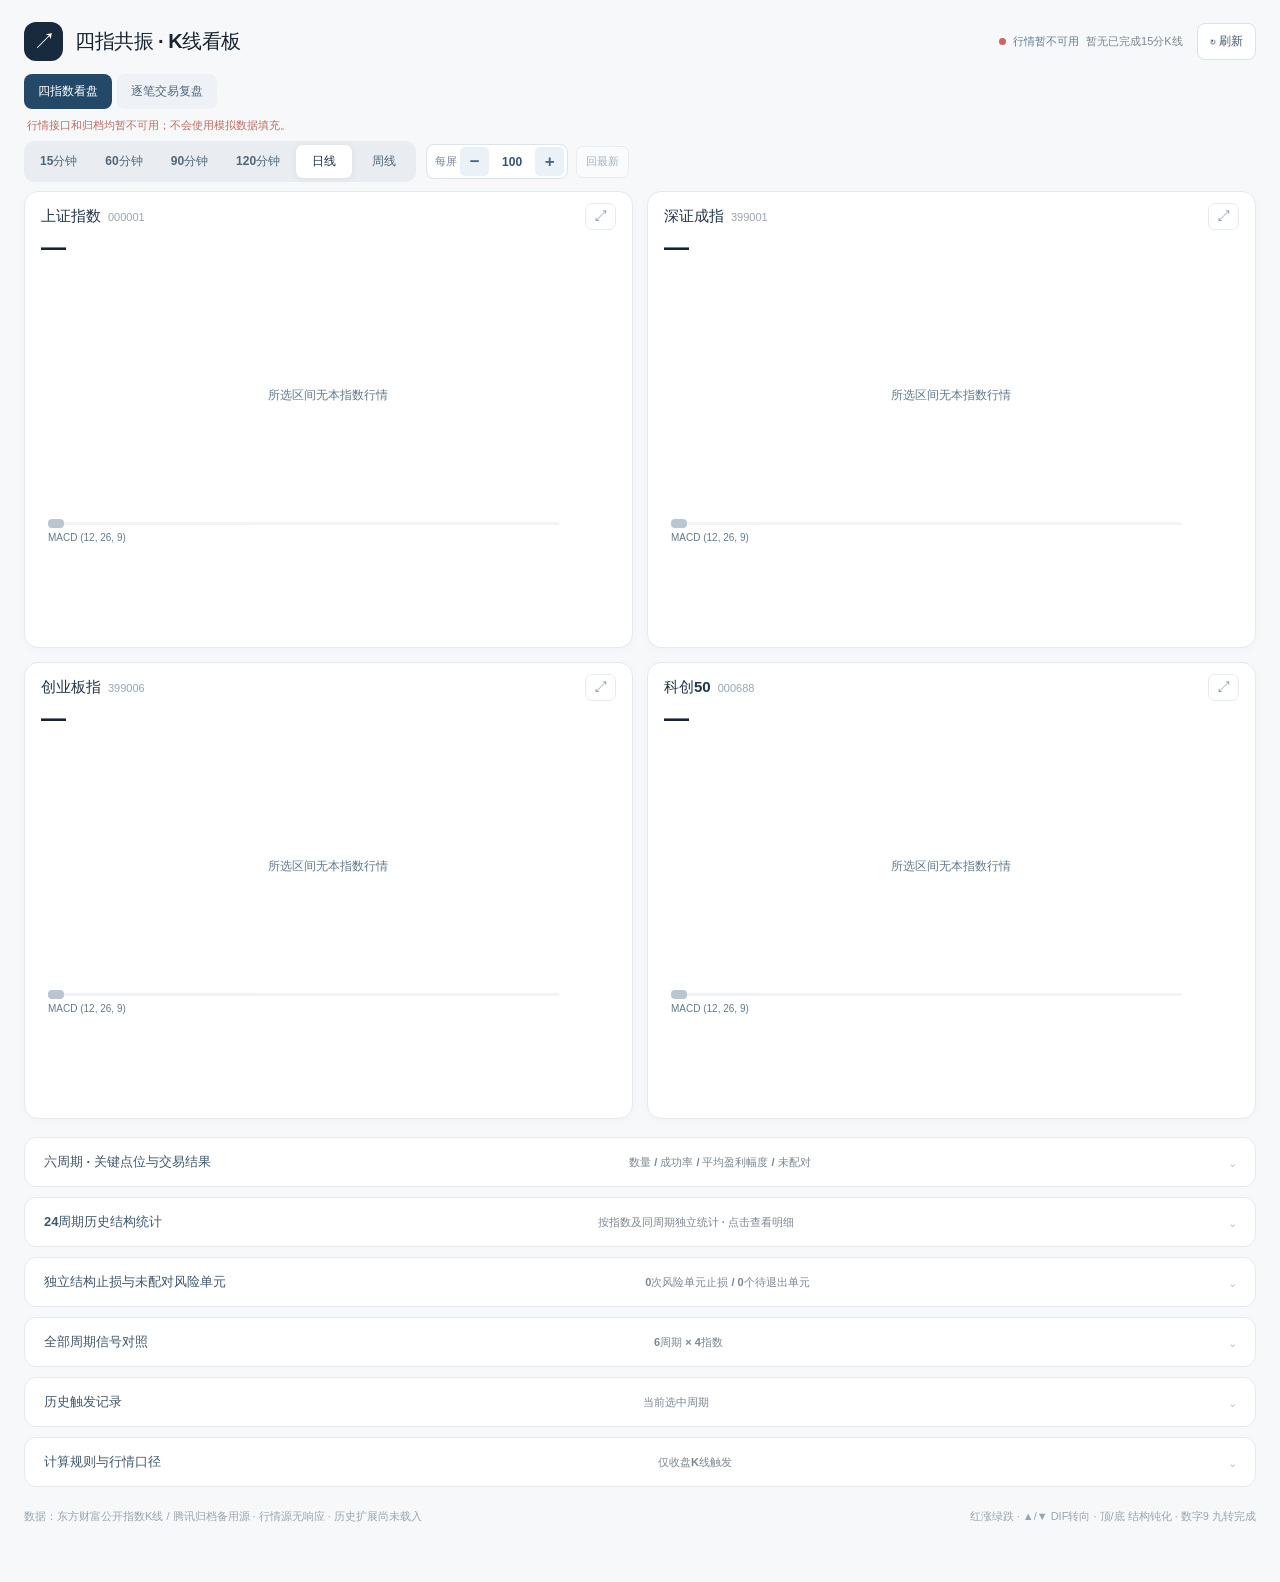
==== commit bd0fa7fa: "MACD: repair minute archive publication and expose stale indices Publish bars when the source label " ====
--- a/macd-resonance/index.html
+++ b/macd-resonance/index.html
@@ -1517,10 +1517,14 @@
 
 function paintDataSource(directHits){
  const valid=Object.values(store).reduce((a,m)=>a+PERIODS.filter(p=>m[p[0]]).length,0);
- const recent15=Object.values(store).map(q=>q["15"]?.bars.at(-1)?.t).filter(Boolean).sort().at(-1)||"未知";
+ const minuteEnds=IDX.map((_,i)=>store[i]?.["15"]?.bars.at(-1)?.t);
+ const recent15=minuteEnds.filter(Boolean).sort().at(-1);
+ const lagging=IDX.filter((_,i)=>minuteEnds[i]!==recent15).map(index=>index.short);
  byId("statusdot").className="dot "+(valid?"ok":"bad");
  byId("status").textContent=valid===24?"24/24周期有数据":valid?valid+"/24周期有数据":"行情暂不可用";
- byId("updated").textContent="最新已完成15分K线 "+recent15.slice(0,16).replace("T"," ")+"（北京时间）";
+ byId("updated").textContent=recent15
+  ?"最新已完成15分K线 "+timestampLabel(recent15)+"（北京时间）"+(lagging.length?" · "+lagging.join("、")+"未同步":"")
+  :"暂无已完成15分K线";
  const detail=directHits===16?"行情直连":directHits?"直连+归档补充":usedSnapshot?"归档快照":"行情源无响应";
  byId("sourceline").textContent="数据：东方财富公开指数K线 / 腾讯归档备用源 · "+detail+
  (Object.keys(historyCache).length?" · 历史库"+Object.keys(historyCache).join("/"):" · 历史扩展尚未载入");
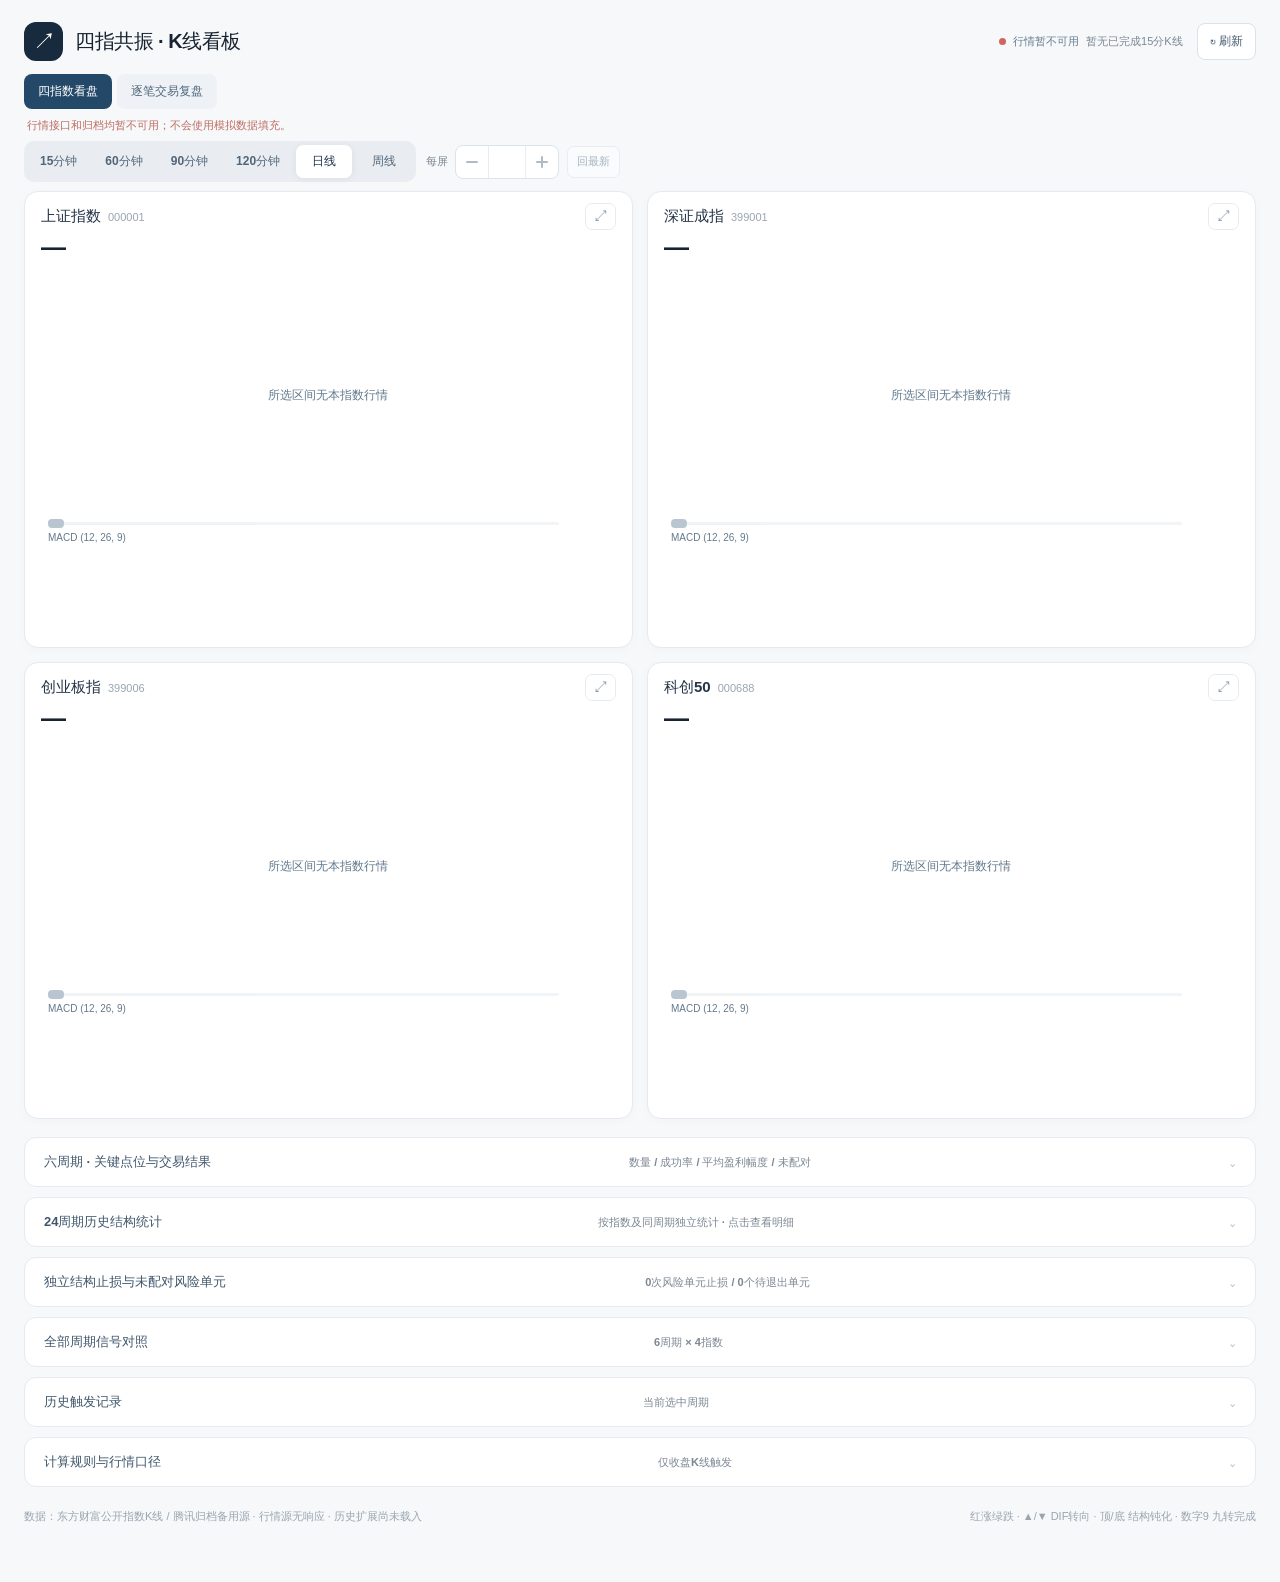
==== commit c14baf33: "Fix minute-chart zoom and restyle the density stepper" ====
--- a/macd-resonance/index.html
+++ b/macd-resonance/index.html
@@ -111,12 +111,18 @@
 
 .wave-tag{white-space:nowrap;font-size:11px;padding:4px 7px;border-radius:5px;background:#f3f5f7;color:#748494}.wave-tag.up{background:#fff0f0;color:#c26268}.wave-tag.down{background:#eaf8f1;color:#178967}.wave-note{font-size:11px;color:#798b9d;line-height:1.7;margin:12px 3px} 
 .history-reset,.history-pages button{font-size:11px;min-height:32px;border:1px solid #d9e1e7;background:#fff;color:#456781;padding:5px 9px;border-radius:7px;white-space:nowrap}
-.density{display:inline-flex;align-items:center;gap:3px;padding:2px 3px 2px 8px;border:1px solid #dbe4eb;background:#fff;border-radius:8px;white-space:nowrap}
-.density-btn{height:29px;width:29px;border:none;border-radius:5px;background:#eaf1f7;color:#486986;font-weight:700;font-size:17px;line-height:1}
-.density-btn:hover{background:#dce9f4;color:#274b6a}
-#density-count{width:40px;padding:4px 1px;border:0;background:transparent;font-size:12px;font-weight:750;color:#34536f;text-align:center;appearance:textfield}
+.density{display:inline-flex;align-items:center;gap:7px;white-space:nowrap}
+.density-stepper{display:inline-grid;grid-template-columns:32px 38px 32px;align-items:stretch;overflow:hidden;border:1px solid #dbe4eb;border-radius:8px;background:#fff}
+.density-btn{display:grid;place-items:center;min-height:32px;padding:0;border:0;background:transparent;color:#536c85}
+.density-btn::before,.density-btn::after{content:"";grid-area:1/1;width:12px;height:2px;border-radius:2px;background:currentColor}
+.density-btn::after{display:none;transform:rotate(90deg)}
+#density-plus::after{display:block}
+@media(hover:hover){.density-btn:hover:not(:disabled){background:#eef3f8;color:#25445f}}
+.density-btn:active:not(:disabled){background:#e4edf5}
+.density-stepper :focus-visible{outline:2px solid #52789e;outline-offset:-2px}
+#density-count{width:100%;min-width:0;padding:0;border:0;border-inline:1px solid #e7edf2;background:transparent;font-size:12px;font-weight:650;color:#34536f;text-align:center;font-variant-numeric:tabular-nums;appearance:textfield}
 #density-count::-webkit-inner-spin-button,#density-count::-webkit-outer-spin-button{-webkit-appearance:none;margin:0}
-@media(max-width:560px){.density-btn{width:33px;height:33px}.history-reset,.history-pages button{min-height:36px}#density-count{font-size:16px}.resblock{gap:3px}.resnum{padding:4px}}
+@media(max-width:560px){.density-stepper{grid-template-columns:40px 40px 40px}.density-btn{min-height:40px}.history-reset,.history-pages button{min-height:36px}#density-count{font-size:16px}.resblock{gap:3px}.resnum{padding:4px}}
 
 .wave-pending{padding:9px 11px;margin:10px 0 7px;border-left:2px solid #bdcbd8;background:#f6f8fa;color:#5c7186;font-size:11px;font-weight:680}
 .wave-pending span{display:inline;color:#9aa7b4;font-weight:400;margin-left:10px}
@@ -215,7 +221,11 @@
  <nav class="toolbar" aria-label="看盘工具栏">
   <div class="periodbar" id="periodbar" aria-label="K线周期"></div>
   <div class="controls">
-   <div class="density"><span class="faint">每屏</span><button id="density-minus" class="density-btn" type="button" aria-label="减少每屏K线根数">−</button><input type="number" id="density-count" min="15" max="500" step="1" value="100" inputmode="numeric" aria-label="每屏K线根数"><button id="density-plus" class="density-btn" type="button" aria-label="增加每屏K线根数">+</button></div>
+   <div class="density"><span class="faint">每屏</span><div class="density-stepper" role="group" aria-label="K线缩放">
+    <button id="density-minus" class="density-btn" type="button" aria-label="减少每屏K线根数" title="减少每屏K线根数"></button>
+    <input type="number" id="density-count" min="15" max="500" step="1" value="100" inputmode="numeric" aria-label="每屏K线根数">
+    <button id="density-plus" class="density-btn" type="button" aria-label="增加每屏K线根数" title="增加每屏K线根数"></button>
+   </div></div>
    <button class="history-reset" id="history-reset" type="button" disabled>回最新</button>
   </div>
   <div class="resblock" id="resonance" hidden></div>
@@ -680,12 +690,28 @@
 function valstr(n,d=2){return Number.isFinite(n)?n.toLocaleString("en-US",{minimumFractionDigits:d,maximumFractionDigits:d}):"—"}
 function signclass(s){return s==="neutral"||!s?"":s==="buy"?"buy":s==="sell"||s==="stop"?"sell":s==="watchBuy"?"watchbuy":"watchsell"}
 function stateHTML(i,p){const v=getSignal(i,p);return v?'<span class="mstatus '+signclass(v.state)+'">'+paintState(v.state)+'</span><span class="faint"> · '+nLabel(v.nine.at(-1))+'</span>':"—"}
+function maxDensity(){
+ return Math.min(500,historyTimeline().length);
+}
+function currentDensity(limit=maxDensity()){
+ return Math.min(visibleBars,limit);
+}
 function changeDensity(next){
- const number=Math.round(Number(next));
- if(next!==""&&Number.isFinite(number))visibleBars=Math.max(15,Math.min(500,number));
- clearHover();
- paintWindow();
+ const limit=maxDensity(),number=Math.round(Number(next));
+ if(limit>15&&next!==""&&Number.isFinite(number)){
+  const count=Math.max(15,Math.min(limit,number));
+  if(count!==currentDensity(limit)){
+   visibleBars=count;
+   clearHover();
+   paintWindow();
+  }
+ }
  syncToolbar();
+}
+function stepDensity(direction){
+ const count=currentDensity();
+ const step=direction<0?(count<=60?5:count<=180?10:20):(count<60?5:count<180?10:20);
+ changeDensity(count+direction*step);
 }
 function syncToolbar(){
  for(const button of byId("periodbar").children){
@@ -693,10 +719,13 @@
   button.classList.toggle("active",active);
   button.setAttribute("aria-pressed",String(active));
  }
- const input=byId("density-count");
- if(document.activeElement!==input)input.value=String(visibleBars);
- byId("density-minus").disabled=visibleBars<=15;
- byId("density-plus").disabled=visibleBars>=500;
+ const input=byId("density-count"),limit=maxDensity(),count=currentDensity(limit);
+ input.max=String(limit);
+ input.min=String(Math.min(15,limit));
+ input.disabled=limit<=15;
+ if(document.activeElement!==input)input.value=limit?String(count):"";
+ byId("density-minus").disabled=count<=15;
+ byId("density-plus").disabled=count>=limit;
  byId("history-reset").hidden=replayMode;
 }
 
@@ -740,12 +769,13 @@
  const times=historyTimeline(),node=replayMode?replayCurrent()?.nodes[replayNodeIndex]:null;
  const event=replayMode?node:historyEvent;
  const savedEnd=marketEndByPeriod.get(selectedP);
- const minEnd=Math.min(times.length,visibleBars)-1;
+ const count=currentDensity(Math.min(500,times.length));
+ const minEnd=count-1;
  let end=times.length-1;
- if(event)end=findEndAtOrBefore(times,event.t)-1+Math.floor(visibleBars/2);
+ if(event)end=findEndAtOrBefore(times,event.t)-1+Math.floor(count/2);
  else if(savedEnd)end=Math.max(0,findEndAtOrBefore(times,savedEnd)-1);
  end=Math.min(times.length-1,Math.max(minEnd,end));
- const windowTimes=times.slice(Math.max(0,end-visibleBars+1),end+1);
+ const windowTimes=times.slice(Math.max(0,end-count+1),end+1);
  return {times:windowTimes,startT:windowTimes[0],endT:windowTimes.at(-1),end,min:minEnd,max:times.length-1,node,event,
   isLatest:!replayMode&&!event&&!savedEnd};
 }
@@ -1468,9 +1498,9 @@
   if(!period||period===selectedP||replayMode)return;
   selectedP=marketPeriod=period;historyPage=0;historyEvent=null;clearHover();render();
  });
- byId("density-minus").onclick=()=>changeDensity(visibleBars-(visibleBars<=60?5:visibleBars<=180?10:20));
- byId("density-plus").onclick=()=>changeDensity(visibleBars+(visibleBars<60?5:visibleBars<180?10:20));
- input.onchange=()=>{changeDensity(input.value);input.value=String(visibleBars)};
+ byId("density-minus").onclick=()=>stepDensity(-1);
+ byId("density-plus").onclick=()=>stepDensity(1);
+ input.onchange=()=>{changeDensity(input.value);input.value=String(currentDensity())};
  input.onkeydown=ev=>{if(ev.key==="Enter"){ev.preventDefault();input.blur()}};
  byId("history-reset").onclick=()=>setHistoryEnd(historyTimeline().length-1);
  byId("view-market").onclick=()=>replaySetMode(false);
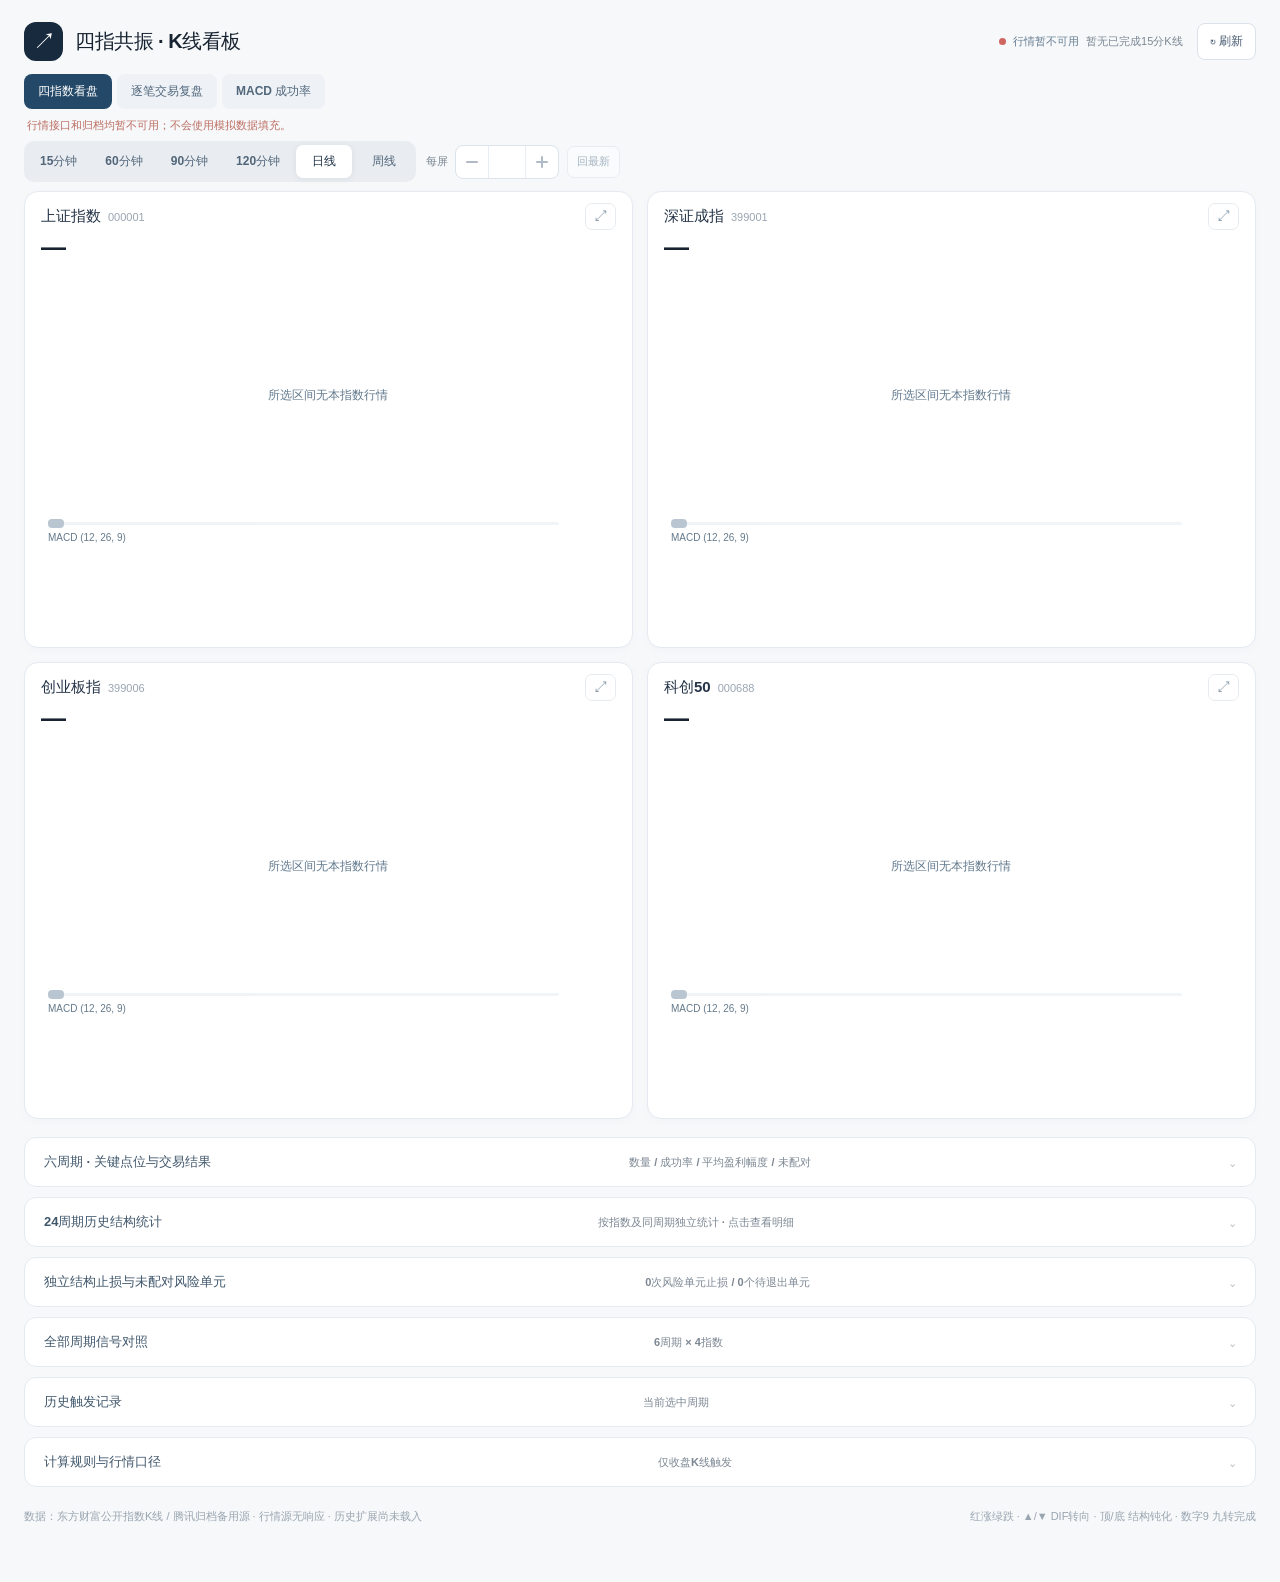
==== commit d81ced61: "Analyze MACD success by period, four-index confluence and nine-count signals" ====
--- a/macd-resonance/index.html
+++ b/macd-resonance/index.html
@@ -131,6 +131,7 @@
 .replay-switch{display:flex;gap:5px;align-items:center;margin-bottom:9px}
 .replay-tab{padding:8px 13px;background:#eef2f6;border:1px solid transparent;border-radius:8px;color:#52677c;font-size:12px;font-weight:700}
 .replay-tab.active{background:#244968;color:white}
+.analysis-link{text-decoration:none;white-space:nowrap}.analysis-link:hover{background:#e3edf4;color:#244968}.analysis-link:focus-visible{outline:2px solid #52789e;outline-offset:2px}
 .replay-panel{padding:15px;border-radius:12px;border:1px solid #dee6ed;background:#fff;margin-bottom:13px;box-shadow:0 3px 12px #23394e09}
 .replay-controls{display:grid;grid-template-columns:repeat(3,minmax(0,1fr));gap:10px}
 .replay-controls label{display:flex;gap:7px;flex-direction:column;font-size:10px;color:#8594a2}
@@ -188,9 +189,10 @@
   <div class="brand"><div class="brandmark">↗</div><h1>四指共振 · K线看板</h1></div>
   <div class="headright"><div class="syncmeta"><i class="dot" id="statusdot"></i><span id="status">读取行情中</span><span class="faint" id="updated"></span></div><button class="refresh" id="refresh">↻ 刷新</button></div>
  </header>
- <section class="replay-switch" aria-label="看盘与逐笔复盘">
+ <section class="replay-switch" aria-label="看盘功能">
   <button class="replay-tab active" id="view-market" type="button">四指数看盘</button>
   <button class="replay-tab" id="view-replay" type="button">逐笔交易复盘</button>
+  <a class="replay-tab analysis-link" href="./analysis.html">MACD 成功率</a>
  </section>
  <section id="replay-panel" class="replay-panel" hidden aria-label="逐笔交易复盘">
   <div class="replay-controls">
@@ -1282,7 +1284,7 @@
  change.textContent=delta===null?"":(delta>=0?"+":"")+valstr(delta)+"  "+(pct>=0?"+":"")+pct.toFixed(2)+"%";
  time.dateTime=bar.t;time.textContent=timestampLabel(bar.t);
  ohlc.textContent="开 "+valstr(bar.o)+"　高 "+valstr(bar.h)+"　低 "+valstr(bar.l);
- dif.innerHTML='DIF <b>'+valstr(v.dif[index],4)+'</b>　DEA <span class="dea">'+valstr(v.dea[index],4)+'</span>　柱 <span class="hist">'+valstr(v.hist[index],4)+'</span>';
+ dif.innerHTML='DIF <b>'+valstr(v.dif[index],4)+'</b>　DEA <span class="dea">'+valstr(v.dea[index],4)+'</span>　MACD <span class="hist">'+valstr(v.hist[index],4)+'</span>';
  const n=v.nine[index];
  if(n){
   nine.hidden=false;nine.className="signpill nine "+(n>0?"pos":"neg");nine.textContent=nLabel(n);
